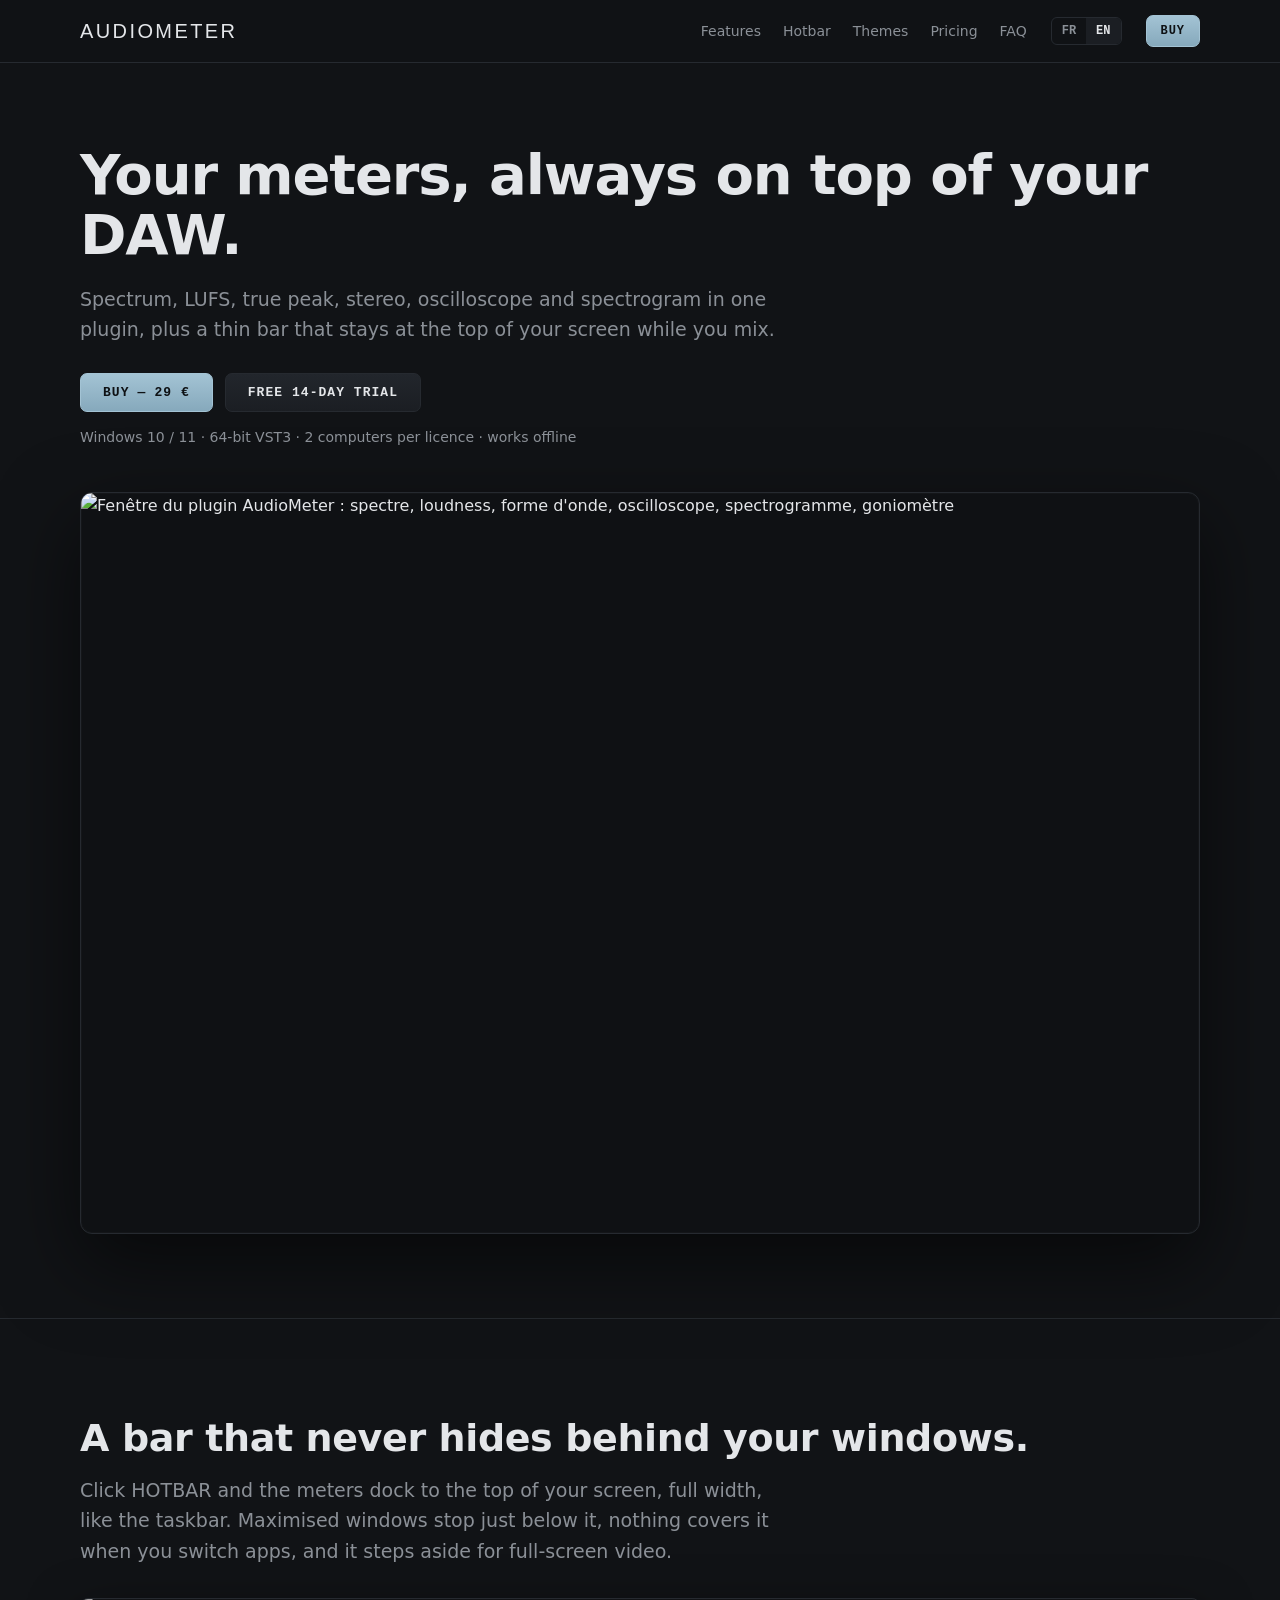
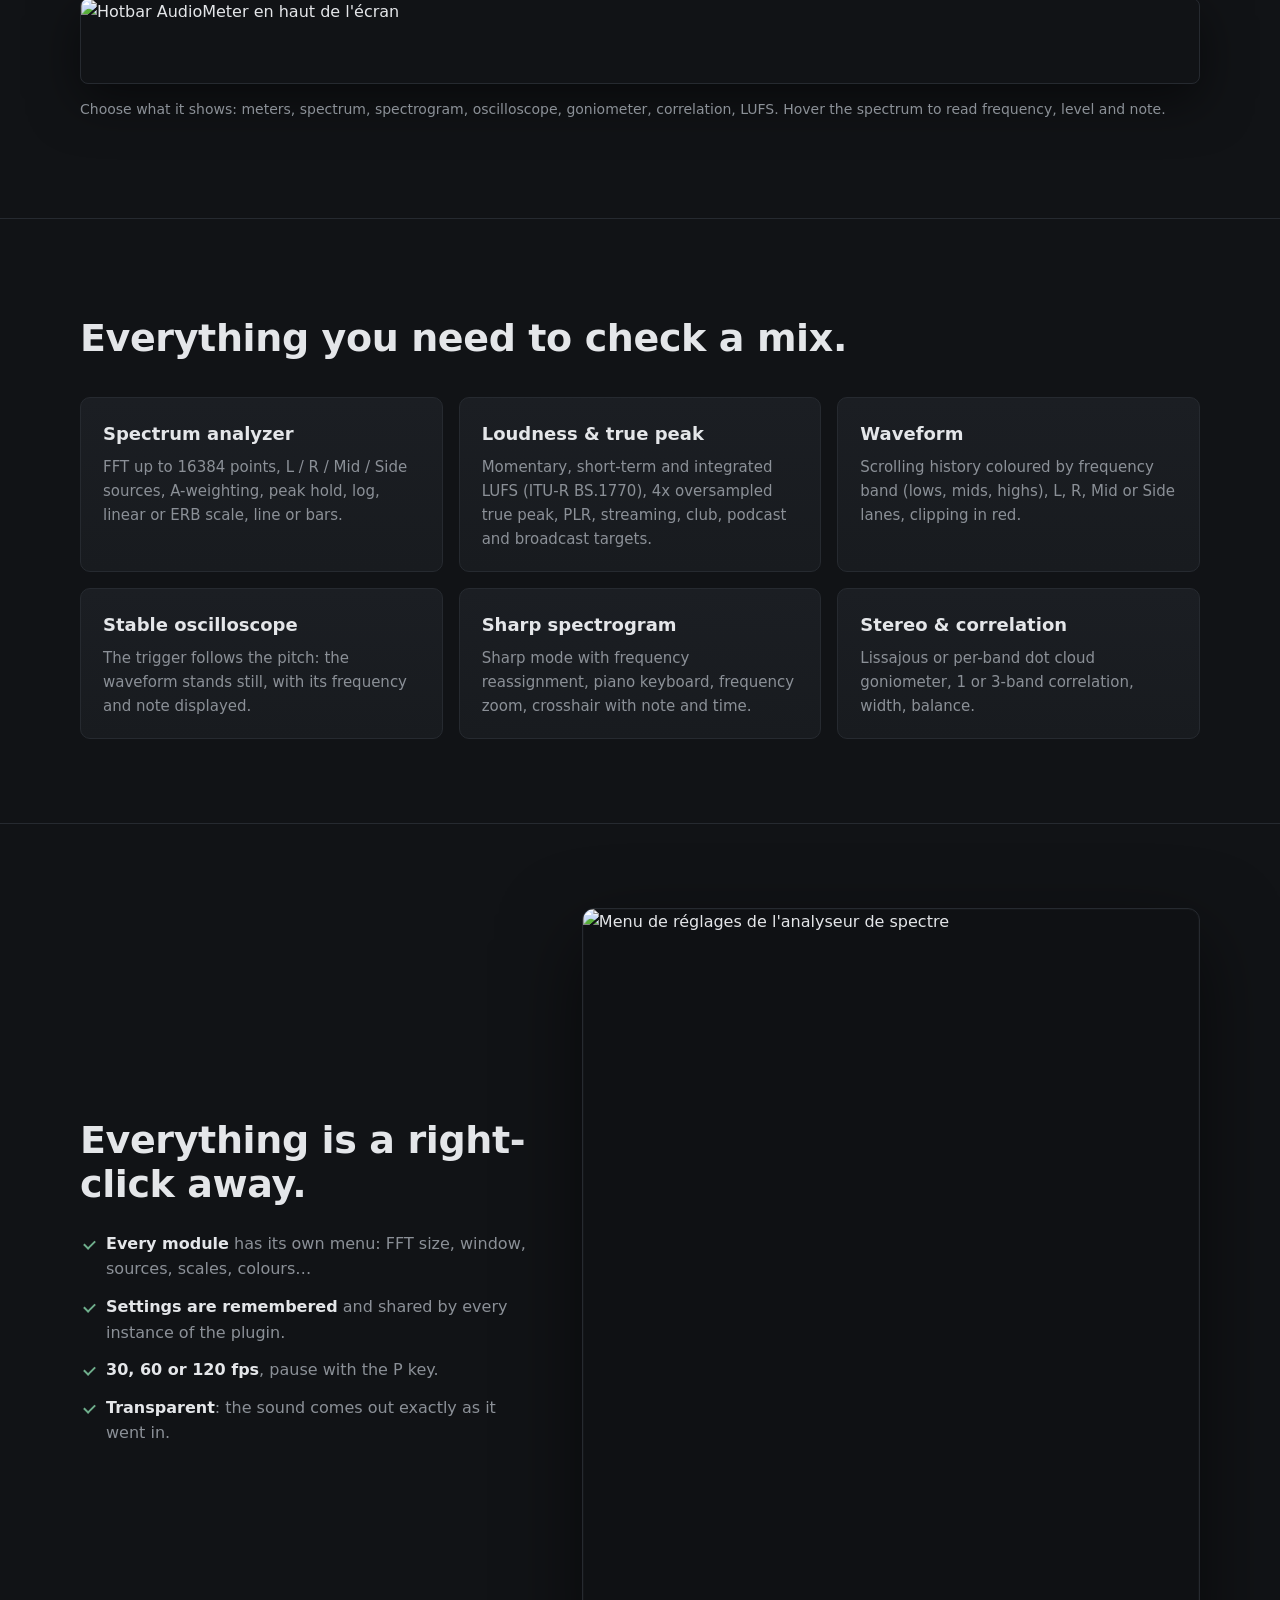
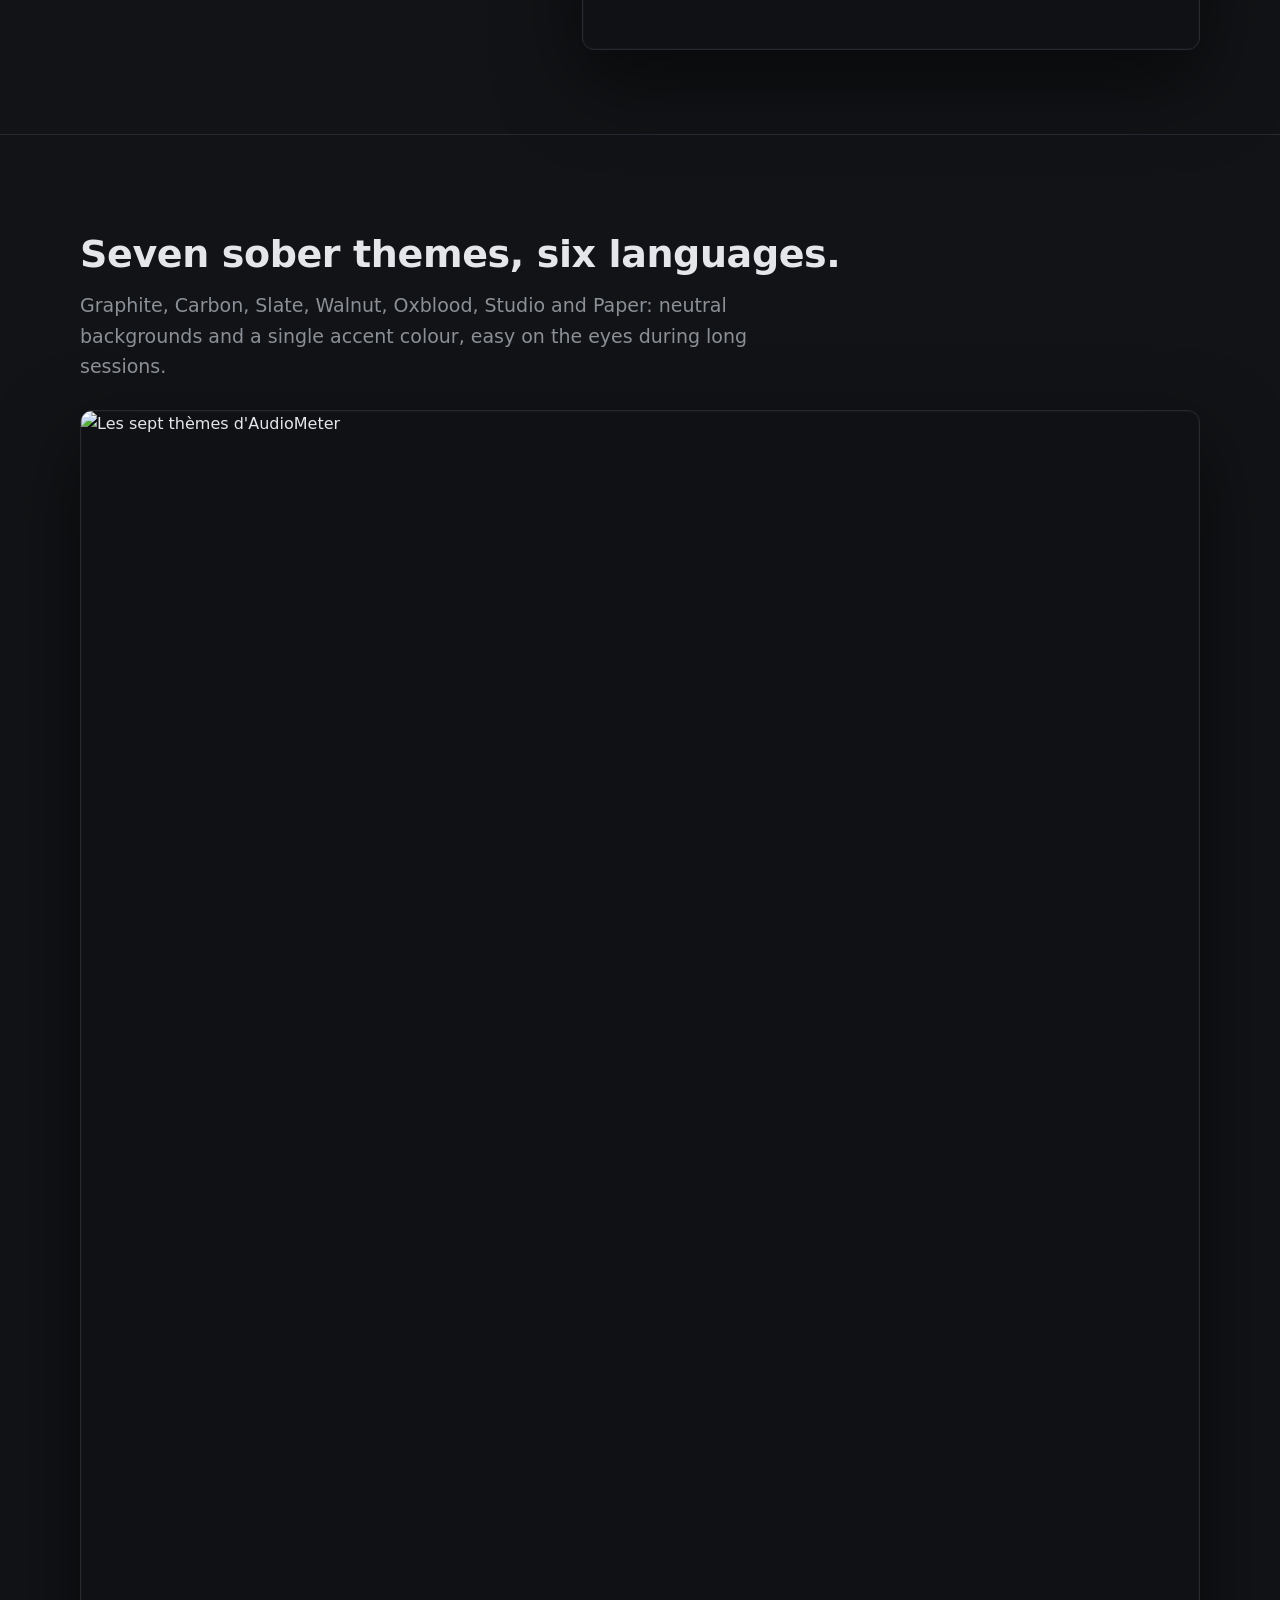
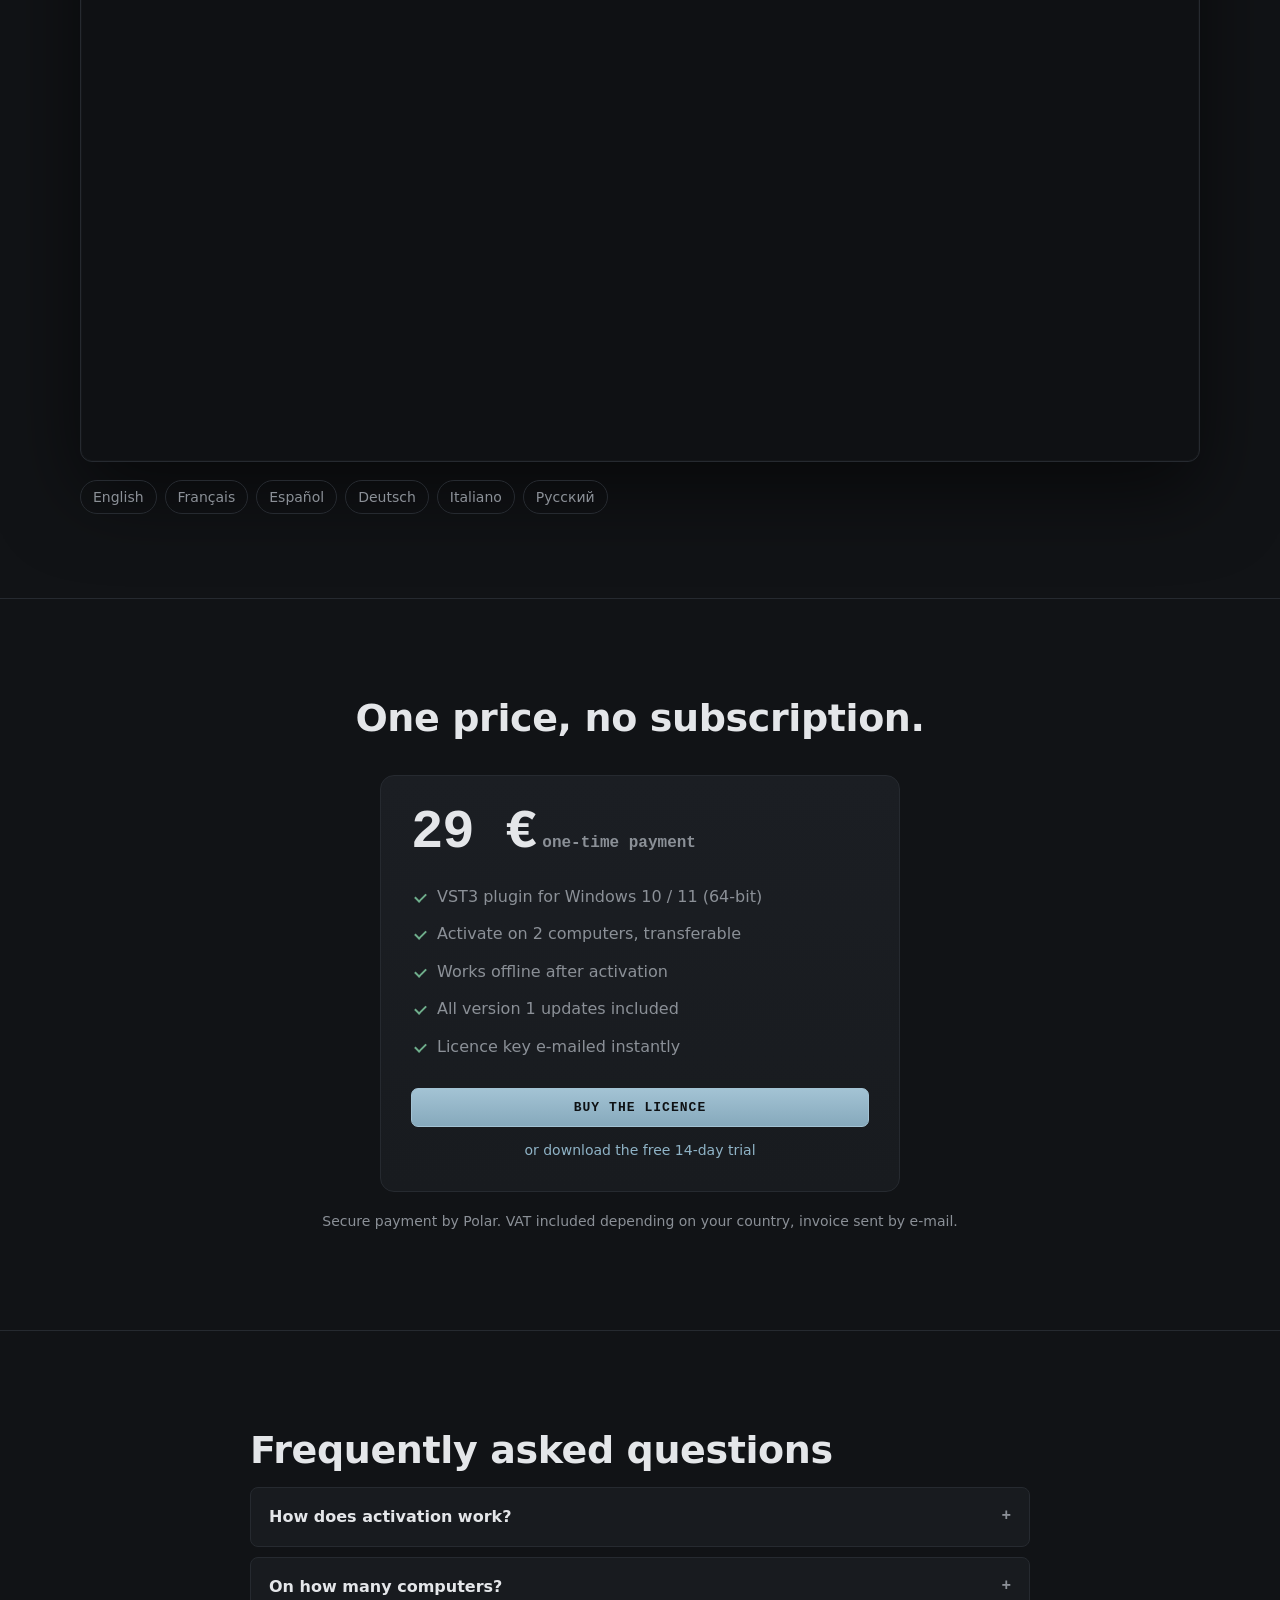
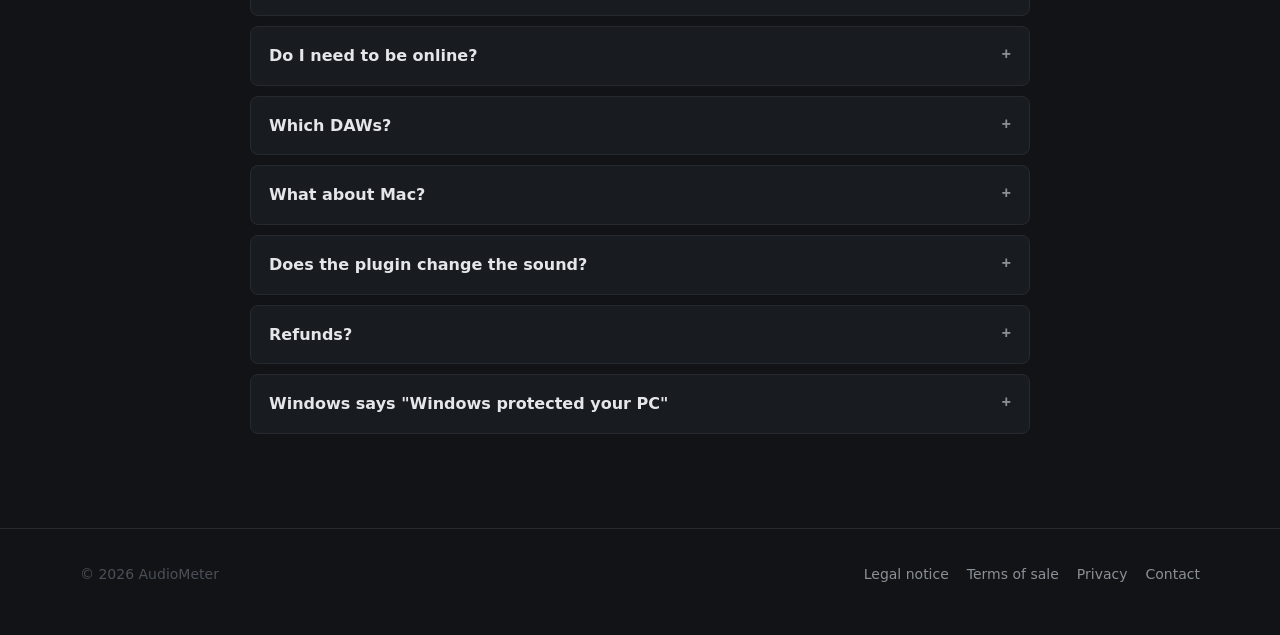
==== index.html @ a4409c81 "Add files via upload" ====
<!doctype html>
<html lang="fr">
<head>
<meta charset="utf-8">
<meta name="viewport" content="width=device-width, initial-scale=1">
<title>AudioMeter — plugin VST3 de mesure audio</title>
<meta name="description" content="Spectre, LUFS, true peak, stéréo, oscilloscope et spectrogramme dans un plugin VST3, avec une barre qui reste en haut de l'écran.">
<meta property="og:title" content="AudioMeter — plugin VST3 de mesure audio">
<meta property="og:description" content="Tes mesures, toujours au-dessus de ton DAW.">
<meta property="og:image" content="img/plugin.webp">
<link rel="icon" href="data:image/svg+xml,%3Csvg xmlns='http://www.w3.org/2000/svg' viewBox='0 0 32 32'%3E%3Crect width='32' height='32' rx='7' fill='%23181b1f'/%3E%3Crect x='7' y='12' width='4' height='13' rx='1' fill='%236fae8c'/%3E%3Crect x='14' y='7' width='4' height='18' rx='1' fill='%238fb3c6'/%3E%3Crect x='21' y='15' width='4' height='10' rx='1' fill='%23c7a57e'/%3E%3C/svg%3E">
<link rel="stylesheet" href="style.css">
<script>
  // ====================================================================
  //  À MODIFIER : lien de paiement Polar, lien de téléchargement, prix
  //  (voir GUIDE-VENTE.md)
  // ====================================================================
  window.SITE = {
    buyUrl:      "https://buy.polar.sh/polar_cl_Jnwl8ogeKLqUqhGDJ7Ih7tZ9HU9iLna8vT0BH0pr46z", // lien "Checkout" de ton produit Polar
    downloadUrl: "https://github.com/vuander/AudioMeter/releases/latest/download/AudioMeter-Setup.exe", // installateur (essai gratuit) : téléchargement direct
    price:       "29 €",
    contact:     "contact@example.com"
  };
</script>
</head>
<body>

<header class="nav">
  <div class="wrap">
    <a class="logo" href="#top">AUDIOMETER</a>
    <nav class="links">
      <a href="#features" data-i18n="nav.features">Fonctions</a>
      <a href="#hotbar" data-i18n="nav.hotbar">Hotbar</a>
      <a href="#themes" data-i18n="nav.themes">Thèmes</a>
      <a href="#price" data-i18n="nav.price">Prix</a>
      <a href="#faq" data-i18n="nav.faq">FAQ</a>
    </nav>
    <div class="lang" role="group" aria-label="Langue">
      <button type="button" data-lang="fr" aria-pressed="true">FR</button>
      <button type="button" data-lang="en" aria-pressed="false">EN</button>
    </div>
    <a class="btn small primary js-buy" href="#price" data-i18n="nav.buy">Acheter</a>
  </div>
</header>

<main id="top">

  <!-- Accroche -->
  <section class="hero">
    <div class="wrap">
      <h1 data-i18n="hero.title">Tes mesures, toujours au-dessus de ton DAW.</h1>
      <p class="lead" data-i18n="hero.lead">Spectre, LUFS, true peak, stéréo, oscilloscope et spectrogramme dans un seul plugin, plus une barre fine qui reste en haut de l'écran pendant que tu mixes.</p>
      <div class="cta">
        <a class="btn primary js-buy" href="#price"><span data-i18n="hero.buy">Acheter</span> — <span class="js-price">29 €</span></a>
        <a class="btn js-download" href="#" data-i18n="hero.trial">Essai gratuit 14 jours</a>
      </div>
      <div class="facts" data-i18n="hero.facts">Windows 10 / 11 · VST3 64 bits · 2 ordinateurs par licence · fonctionne hors ligne</div>
      <div class="shot"><img src="img/plugin.webp" width="1200" height="740" alt="Fenêtre du plugin AudioMeter : spectre, loudness, forme d'onde, oscilloscope, spectrogramme, goniomètre" loading="eager"></div>
    </div>
  </section>

  <!-- Hotbar -->
  <section id="hotbar">
    <div class="wrap">
      <h2 data-i18n="hotbar.title">Une barre qui ne disparaît jamais derrière tes fenêtres.</h2>
      <p class="lead" data-i18n="hotbar.lead">Un clic sur HOTBAR et les mesures se collent en haut de l'écran, sur toute la largeur, comme la barre des tâches. Les fenêtres agrandies s'arrêtent juste en dessous, rien ne la recouvre quand tu changes de logiciel, et elle s'efface devant une vidéo en plein écran.</p>
      <div class="hotbar-shot"><img src="img/hotbar.webp" width="1600" height="84" alt="Hotbar AudioMeter en haut de l'écran" loading="lazy"></div>
      <p class="muted small" style="margin-top:14px" data-i18n="hotbar.note">Tu choisis ce qu'elle affiche : vumètres, spectre, spectrogramme, oscilloscope, goniomètre, corrélation, LUFS. Le survol du spectre donne la fréquence, le niveau et la note.</p>
    </div>
  </section>

  <!-- Modules -->
  <section id="features">
    <div class="wrap">
      <h2 data-i18n="features.title">Tout ce qu'il faut pour vérifier un mix.</h2>
      <div class="grid">
        <div class="card"><h3 data-i18n="f1.t">Analyseur de spectre</h3><p data-i18n="f1.d">FFT jusqu'à 16384 points, sources L / R / Mid / Side, pondération A, maintien des crêtes, échelle log, linéaire ou ERB, courbe ou barres.</p></div>
        <div class="card"><h3 data-i18n="f2.t">Loudness & true peak</h3><p data-i18n="f2.d">LUFS momentary, short-term et integrated (ITU-R BS.1770), true peak suréchantillonné x4, PLR, cibles streaming, club, podcast, broadcast.</p></div>
        <div class="card"><h3 data-i18n="f3.t">Forme d'onde</h3><p data-i18n="f3.d">Historique défilant coloré par bande de fréquences (graves, médiums, aigus), pistes L, R, Mid ou Side, écrêtage en rouge.</p></div>
        <div class="card"><h3 data-i18n="f4.t">Oscilloscope stable</h3><p data-i18n="f4.d">Le déclenchement suit la hauteur de la note : la forme d'onde reste immobile, avec la fréquence et la note affichées.</p></div>
        <div class="card"><h3 data-i18n="f5.t">Spectrogramme net</h3><p data-i18n="f5.d">Mode net par réassignation en fréquence, clavier de piano, zoom en fréquence, réticule avec note et temps.</p></div>
        <div class="card"><h3 data-i18n="f6.t">Stéréo & corrélation</h3><p data-i18n="f6.d">Goniomètre Lissajous ou nuage de points par bande, corrélation sur 1 ou 3 bandes, largeur, balance.</p></div>
      </div>
    </div>
  </section>

  <!-- Réglages -->
  <section>
    <div class="wrap split">
      <div>
        <h2 data-i18n="settings.title">Tout se règle au clic droit.</h2>
        <ul class="ticks">
          <li data-i18n-html="settings.l1"><b>Chaque module</b> a son menu : taille de FFT, fenêtre, sources, échelles, couleurs…</li>
          <li data-i18n-html="settings.l2"><b>Réglages mémorisés</b> et partagés entre toutes les instances du plugin.</li>
          <li data-i18n-html="settings.l3"><b>30, 60 ou 120 images/s</b>, pause avec la touche P.</li>
          <li data-i18n-html="settings.l4"><b>Transparent</b> : le son ressort exactement comme il est entré.</li>
        </ul>
      </div>
      <div class="shot" style="margin-top:0"><img src="img/menu.webp" width="1200" height="740" alt="Menu de réglages de l'analyseur de spectre" loading="lazy"></div>
    </div>
  </section>

  <!-- Thèmes et langues -->
  <section id="themes">
    <div class="wrap">
      <h2 data-i18n="themes.title">Sept thèmes sobres, six langues.</h2>
      <p class="lead" data-i18n="themes.lead">Graphite, Carbone, Ardoise, Noyer, Bordeaux, Studio et Papier : des fonds neutres et une seule couleur d'accent, pour lire les mesures sans fatigue.</p>
      <div class="shot" style="margin-top:10px"><img src="img/themes.webp" width="1304" height="1650" alt="Les sept thèmes d'AudioMeter" loading="lazy"></div>
      <div class="langs"><span>English</span><span>Français</span><span>Español</span><span>Deutsch</span><span>Italiano</span><span>Русский</span></div>
    </div>
  </section>

  <!-- Prix -->
  <section id="price">
    <div class="wrap" style="text-align:center">
      <h2 data-i18n="price.title">Un prix, sans abonnement.</h2>
      <div class="price-card">
        <div class="price"><span class="js-price">29 €</span><small data-i18n="price.once">paiement unique</small></div>
        <ul class="ticks">
          <li data-i18n="price.l1">Plugin VST3 pour Windows 10 / 11 (64 bits)</li>
          <li data-i18n="price.l2">Activation sur 2 ordinateurs, transférable</li>
          <li data-i18n="price.l3">Fonctionne hors ligne après l'activation</li>
          <li data-i18n="price.l4">Mises à jour de la version 1 incluses</li>
          <li data-i18n="price.l5">Clé de licence envoyée par e-mail tout de suite</li>
        </ul>
        <a class="btn primary js-buy" href="#" data-i18n="price.buy">Acheter la licence</a>
        <a class="trial js-download" href="#" data-i18n="price.trial">ou télécharger l'essai gratuit de 14 jours</a>
      </div>
      <p class="muted small" style="margin-top:18px" data-i18n="price.vat">Paiement sécurisé par Polar (carte, PayPal selon les pays). TVA incluse selon ton pays, facture envoyée par e-mail.</p>
    </div>
  </section>

  <!-- FAQ -->
  <section id="faq">
    <div class="wrap" style="max-width:820px">
      <h2 data-i18n="faq.title">Questions fréquentes</h2>
      <details><summary data-i18n="q1">Comment fonctionne l'activation ?</summary><p data-i18n="a1">Après l'achat, tu reçois une clé de licence par e-mail. Ouvre AudioMeter dans ton DAW : la fenêtre de licence s'affiche (sinon clique sur le bouton ESSAI à côté du logo), colle la clé et clique sur ACTIVER. Une connexion internet est nécessaire une seule fois.</p></details>
      <details><summary data-i18n="q2">Sur combien d'ordinateurs ?</summary><p data-i18n="a2">Deux ordinateurs en même temps. Pour changer de PC, clique sur le logo AUDIOMETER du plugin puis sur « Désactiver ce PC » : la place se libère et tu peux activer la clé ailleurs.</p></details>
      <details><summary data-i18n="q3">Faut-il être connecté à internet ?</summary><p data-i18n="a3">Seulement pour l'activation. Ensuite le plugin vérifie la licence de temps en temps quand internet est disponible, et continue de fonctionner hors ligne pendant plusieurs semaines.</p></details>
      <details><summary data-i18n="q4">Dans quels logiciels ?</summary><p data-i18n="a4">Tous les logiciels compatibles VST3 sur Windows : FL Studio, Ableton Live, Reaper, Cubase, Studio One, Bitwig… Place-le sur une piste ou sur le master.</p></details>
      <details><summary data-i18n="q5">Et sur Mac ?</summary><p data-i18n="a5">Pas encore : la version actuelle est pour Windows. Essaie la version d'essai avant d'acheter pour vérifier qu'elle te convient.</p></details>
      <details><summary data-i18n="q6">Est-ce que le plugin modifie le son ?</summary><p data-i18n="a6">Non. AudioMeter mesure le signal et le laisse passer tel quel.</p></details>
      <details><summary data-i18n="q7">Remboursement ?</summary><p data-i18n="a7">Profite de l'essai gratuit de 14 jours pour tout tester avant d'acheter. En cas de problème technique, écris-nous à l'adresse ci-dessous.</p></details>
      <details><summary data-i18n="q8">Windows affiche « Windows a protégé votre ordinateur »</summary><p data-i18n="a8">C'est normal pour un petit éditeur indépendant : l'installateur n'a pas encore de signature payante. Clique sur « Informations complémentaires » puis « Exécuter quand même ». L'installateur place simplement le plugin dans le dossier VST3 de Windows.</p></details>
    </div>
  </section>
</main>

<footer>
  <div class="wrap">
    <span>© <span class="js-year">2026</span> AudioMeter</span>
    <nav>
      <a href="mentions-legales.html" data-i18n="foot.legal">Mentions légales</a>
      <a href="cgv.html" data-i18n="foot.terms">Conditions de vente</a>
      <a href="confidentialite.html" data-i18n="foot.privacy">Confidentialité</a>
      <a class="js-contact" href="#">Contact</a>
    </nav>
  </div>
</footer>

<script>
(function () {
  var S = window.SITE;
  var EN = {
    "nav.features": "Features", "nav.hotbar": "Hotbar", "nav.themes": "Themes", "nav.price": "Pricing", "nav.faq": "FAQ", "nav.buy": "Buy",
    "hero.kicker": "VST3 plugin · Windows",
    "hero.title": "Your meters, always on top of your DAW.",
    "hero.lead": "Spectrum, LUFS, true peak, stereo, oscilloscope and spectrogram in one plugin, plus a thin bar that stays at the top of your screen while you mix.",
    "hero.buy": "Buy", "hero.trial": "Free 14-day trial",
    "hero.facts": "Windows 10 / 11 · 64-bit VST3 · 2 computers per licence · works offline",
    "hotbar.kicker": "Hotbar",
    "hotbar.title": "A bar that never hides behind your windows.",
    "hotbar.lead": "Click HOTBAR and the meters dock to the top of your screen, full width, like the taskbar. Maximised windows stop just below it, nothing covers it when you switch apps, and it steps aside for full-screen video.",
    "hotbar.note": "Choose what it shows: meters, spectrum, spectrogram, oscilloscope, goniometer, correlation, LUFS. Hover the spectrum to read frequency, level and note.",
    "features.kicker": "Six metering tools", "features.title": "Everything you need to check a mix.",
    "f1.t": "Spectrum analyzer", "f1.d": "FFT up to 16384 points, L / R / Mid / Side sources, A-weighting, peak hold, log, linear or ERB scale, line or bars.",
    "f2.t": "Loudness & true peak", "f2.d": "Momentary, short-term and integrated LUFS (ITU-R BS.1770), 4x oversampled true peak, PLR, streaming, club, podcast and broadcast targets.",
    "f3.t": "Waveform", "f3.d": "Scrolling history coloured by frequency band (lows, mids, highs), L, R, Mid or Side lanes, clipping in red.",
    "f4.t": "Stable oscilloscope", "f4.d": "The trigger follows the pitch: the waveform stands still, with its frequency and note displayed.",
    "f5.t": "Sharp spectrogram", "f5.d": "Sharp mode with frequency reassignment, piano keyboard, frequency zoom, crosshair with note and time.",
    "f6.t": "Stereo & correlation", "f6.d": "Lissajous or per-band dot cloud goniometer, 1 or 3-band correlation, width, balance.",
    "settings.kicker": "Settings", "settings.title": "Everything is a right-click away.",
    "settings.l1": "<b>Every module</b> has its own menu: FFT size, window, sources, scales, colours…",
    "settings.l2": "<b>Settings are remembered</b> and shared by every instance of the plugin.",
    "settings.l3": "<b>30, 60 or 120 fps</b>, pause with the P key.",
    "settings.l4": "<b>Transparent</b>: the sound comes out exactly as it went in.",
    "themes.kicker": "Themes & languages", "themes.title": "Seven sober themes, six languages.",
    "themes.lead": "Graphite, Carbon, Slate, Walnut, Oxblood, Studio and Paper: neutral backgrounds and a single accent colour, easy on the eyes during long sessions.",
    "price.kicker": "Licence", "price.title": "One price, no subscription.", "price.once": "one-time payment",
    "price.l1": "VST3 plugin for Windows 10 / 11 (64-bit)", "price.l2": "Activate on 2 computers, transferable",
    "price.l3": "Works offline after activation", "price.l4": "All version 1 updates included",
    "price.l5": "Licence key e-mailed instantly", "price.buy": "Buy the licence", "price.trial": "or download the free 14-day trial",
    "price.vat": "Secure payment by Polar. VAT included depending on your country, invoice sent by e-mail.",
    "faq.title": "Frequently asked questions",
    "q1": "How does activation work?", "a1": "After your purchase you receive a licence key by e-mail. Open AudioMeter in your DAW: the licence window appears (otherwise click the TRIAL button next to the logo), paste the key and click ACTIVATE. An internet connection is needed only once.",
    "q2": "On how many computers?", "a2": "Two computers at the same time. To switch computers, click the AUDIOMETER logo in the plugin, then \"Deactivate this computer\": the slot is freed and you can activate the key elsewhere.",
    "q3": "Do I need to be online?", "a3": "Only to activate. Afterwards the plugin checks the licence now and then when internet is available, and keeps working offline for several weeks.",
    "q4": "Which DAWs?", "a4": "Any VST3 host on Windows: FL Studio, Ableton Live, Reaper, Cubase, Studio One, Bitwig… Put it on a track or on the master.",
    "q5": "What about Mac?", "a5": "Not yet: the current version is for Windows. Try the free trial before buying to make sure it suits you.",
    "q6": "Does the plugin change the sound?", "a6": "No. AudioMeter measures the signal and lets it through untouched.",
    "q7": "Refunds?", "a7": "Use the free 14-day trial to test everything before buying. If you have a technical problem, write to us at the address below.",
    "q8": "Windows says \"Windows protected your PC\"", "a8": "This is normal for a small independent developer: the installer does not have a paid signature yet. Click \"More info\" then \"Run anyway\". The installer simply puts the plugin in the Windows VST3 folder.",
    "foot.legal": "Legal notice", "foot.terms": "Terms of sale", "foot.privacy": "Privacy"
  };

  var FR = {};
  document.querySelectorAll("[data-i18n]").forEach(function (el) { FR[el.dataset.i18n] = el.textContent; });
  document.querySelectorAll("[data-i18n-html]").forEach(function (el) { FR[el.dataset.i18nHtml] = el.innerHTML; });

  function setLang (lang) {
    var dict = lang === "en" ? EN : FR;
    document.documentElement.lang = lang;
    document.querySelectorAll("[data-i18n]").forEach(function (el) { if (dict[el.dataset.i18n]) el.textContent = dict[el.dataset.i18n]; });
    document.querySelectorAll("[data-i18n-html]").forEach(function (el) { if (dict[el.dataset.i18nHtml]) el.innerHTML = dict[el.dataset.i18nHtml]; });
    document.querySelectorAll(".lang button").forEach(function (b) { b.setAttribute("aria-pressed", b.dataset.lang === lang ? "true" : "false"); });
    try { localStorage.setItem("am-lang", lang); } catch (e) {}
  }

  document.querySelectorAll(".lang button").forEach(function (b) { b.addEventListener("click", function () { setLang (b.dataset.lang); }); });

  var saved = null;
  try { saved = localStorage.getItem("am-lang"); } catch (e) {}
  var fromUrl = new URLSearchParams(location.search).get("lang");
  var browser = (navigator.language || "fr").slice(0, 2) === "fr" ? "fr" : "en";
  setLang (fromUrl || saved || browser);

  // Liens et prix depuis la configuration en haut de page
  document.querySelectorAll(".js-price").forEach(function (el) { el.textContent = S.price; });
  document.querySelectorAll(".js-buy").forEach(function (el) { if (el.getAttribute("href") !== "#price") el.href = S.buyUrl; });
  document.querySelectorAll(".js-download").forEach(function (el) { el.href = S.downloadUrl; });
  document.querySelectorAll(".js-contact").forEach(function (el) { el.href = "mailto:" + S.contact; });
  document.querySelectorAll(".js-year").forEach(function (el) { el.textContent = new Date().getFullYear(); });
})();
</script>
</body>
</html>
---- style.css ----
/* AudioMeter — site de présentation (thème Graphite de l'appli) */
@font-face { font-family: "Orbitron"; src: url("fonts/Orbitron-Variable.ttf") format("truetype"); font-weight: 400 900; font-display: swap; }
@font-face { font-family: "JB Mono"; src: url("fonts/JetBrainsMono-ExtraBold.ttf") format("truetype"); font-weight: 800; font-display: swap; }

:root {
  --bg: #111316;
  --panel: #181b1f;
  --panel-2: #1b1e23;
  --border: #262a30;
  --plot: #0f1114;
  --text: #e4e6e9;
  --dim: #8b9097;
  --faint: #4b5058;
  --accent: #8fb3c6;
  --brass: #c7a57e;
  --good: #6fae8c;
  --radius: 10px;
  --max: 1160px;
}

* { box-sizing: border-box; }
html { scroll-behavior: smooth; }
body {
  margin: 0; background: var(--bg); color: var(--text);
  font: 16px/1.6 "Segoe UI", system-ui, -apple-system, "Helvetica Neue", Arial, sans-serif;
  -webkit-font-smoothing: antialiased;
}
img { max-width: 100%; display: block; }
a { color: var(--accent); text-decoration: none; }
a:hover { text-decoration: underline; }

.wrap { max-width: var(--max); margin: 0 auto; padding: 0 20px; }
.mono { font-family: "JB Mono", ui-monospace, Consolas, monospace; font-weight: 800; letter-spacing: .06em; text-transform: uppercase; }
.label { font-family: "JB Mono", ui-monospace, monospace; font-weight: 800; font-size: 12px; letter-spacing: .1em; text-transform: uppercase; color: var(--dim); }
.label::before { content: ""; display: inline-block; width: 3px; height: 12px; background: var(--accent); margin-right: 9px; vertical-align: -1px; border-radius: 1px; }

/* --- Navigation --------------------------------------------------------- */
header.nav { position: sticky; top: 0; z-index: 10; background: rgba(17,19,22,.88); backdrop-filter: blur(8px); border-bottom: 1px solid var(--border); }
header.nav .wrap { display: flex; align-items: center; gap: 24px; height: 62px; }
.logo { font-family: "Orbitron", sans-serif; font-size: 20px; letter-spacing: .12em; color: var(--text); font-weight: 500; }
.logo:hover { text-decoration: none; }
nav.links { display: flex; gap: 22px; margin-left: auto; }
nav.links a { color: var(--dim); font-size: 14px; }
nav.links a:hover { color: var(--text); text-decoration: none; }
.lang { display: flex; border: 1px solid var(--border); border-radius: 6px; overflow: hidden; }
.lang button { background: none; border: 0; color: var(--dim); padding: 6px 10px; font: 800 12px "JB Mono", monospace; cursor: pointer; }
.lang button[aria-pressed="true"] { background: var(--panel-2); color: var(--text); }

.btn { display: inline-flex; align-items: center; justify-content: center; gap: 8px; padding: 12px 22px; border-radius: 7px;
       font: 800 13px/1 "JB Mono", monospace; letter-spacing: .08em; text-transform: uppercase; border: 1px solid var(--border);
       background: linear-gradient(#22262c, #1b1e23); color: var(--text); cursor: pointer; white-space: nowrap; }
.btn:hover { text-decoration: none; border-color: #3a4049; }
.btn.primary { background: linear-gradient(#a3c3d4, #86a9bc); color: #0e1114; border-color: #a3c3d4; }
.btn.primary:hover { background: linear-gradient(#b3cfde, #93b5c7); }
.btn.small { padding: 9px 14px; font-size: 12px; }

/* --- Sections ------------------------------------------------------------ */
section { padding: 84px 0; border-bottom: 1px solid var(--border); }
h1 { font-size: clamp(34px, 5vw, 56px); line-height: 1.08; margin: 18px 0 18px; letter-spacing: -.02em; font-weight: 700; }
h2 { font-size: clamp(26px, 3.4vw, 38px); line-height: 1.15; margin: 14px 0 14px; letter-spacing: -.01em; font-weight: 700; }
h3 { font-size: 18px; margin: 0 0 6px; }
p.lead { font-size: 19px; color: var(--dim); max-width: 720px; margin: 0 0 28px; }
.muted { color: var(--dim); }
.small { font-size: 14px; }

.hero { padding-top: 64px; }
.hero .cta { display: flex; flex-wrap: wrap; gap: 12px; align-items: center; margin-bottom: 14px; }
.hero .facts { font-size: 14px; color: var(--dim); }
.shot { margin-top: 44px; border-radius: 12px; border: 1px solid var(--border); overflow: hidden; background: var(--plot);
        box-shadow: 0 30px 80px rgba(0,0,0,.55), 0 0 0 1px rgba(255,255,255,.02) inset; }

.hotbar-shot { margin-top: 32px; border-radius: 8px; border: 1px solid var(--border); overflow: hidden; box-shadow: 0 16px 50px rgba(0,0,0,.5); }
.hotbar-shot img { width: 100%; }

.grid { display: grid; gap: 16px; grid-template-columns: repeat(3, 1fr); margin-top: 36px; }
.card { background: linear-gradient(var(--panel-2), var(--panel)); border: 1px solid var(--border); border-radius: var(--radius); padding: 22px 22px 20px; }
.card .num { font: 800 11px "JB Mono", monospace; color: var(--faint); float: right; }
.card p { margin: 0; color: var(--dim); font-size: 15px; }

.split { display: grid; grid-template-columns: 1fr 1.35fr; gap: 44px; align-items: center; }
ul.ticks { list-style: none; padding: 0; margin: 18px 0 0; }
ul.ticks li { padding: 6px 0 6px 26px; position: relative; color: var(--dim); }
ul.ticks li::before { content: ""; position: absolute; left: 4px; top: 15px; width: 9px; height: 5px; border-left: 2px solid var(--good); border-bottom: 2px solid var(--good); transform: rotate(-45deg); }
ul.ticks li b { color: var(--text); font-weight: 600; }

.langs { display: flex; flex-wrap: wrap; gap: 8px; margin-top: 18px; }
.langs span { border: 1px solid var(--border); border-radius: 999px; padding: 5px 12px; font-size: 14px; color: var(--dim); }

/* --- Prix ----------------------------------------------------------------- */
.price-card { max-width: 520px; margin: 34px auto 0; text-align: left; background: linear-gradient(var(--panel-2), var(--panel));
              border: 1px solid var(--border); border-radius: 14px; padding: 30px; }
.price { font: 800 54px/1 "JB Mono", monospace; letter-spacing: -.02em; }
.price small { font-size: 16px; color: var(--dim); letter-spacing: 0; margin-left: 6px; }
.price-card .btn { width: 100%; margin-top: 22px; }
.price-card .trial { display: block; text-align: center; margin-top: 12px; font-size: 14px; }

/* --- FAQ ------------------------------------------------------------------ */
details { border: 1px solid var(--border); border-radius: 8px; background: var(--panel); margin-bottom: 10px; }
details summary { cursor: pointer; padding: 16px 18px; font-weight: 600; list-style: none; }
details summary::-webkit-details-marker { display: none; }
details summary::after { content: "+"; float: right; color: var(--dim); font-family: "JB Mono", monospace; }
details[open] summary::after { content: "–"; }
details p { margin: 0; padding: 0 18px 16px; color: var(--dim); }

footer { padding: 34px 0 50px; color: var(--faint); font-size: 14px; }
footer .wrap { display: flex; flex-wrap: wrap; gap: 18px; align-items: center; }
footer nav { display: flex; gap: 18px; margin-left: auto; flex-wrap: wrap; }
footer a { color: var(--dim); }

/* --- Pages légales --------------------------------------------------------- */
.legal { max-width: 800px; padding: 50px 20px 80px; }
.legal h1 { font-size: 34px; }
.legal h2 { font-size: 21px; margin-top: 34px; }
.legal p, .legal li { color: var(--dim); }
.todo { background: rgba(199,165,126,.12); border: 1px solid rgba(199,165,126,.4); color: var(--brass); padding: 12px 16px; border-radius: 8px; font-size: 14px; }
mark { background: rgba(199,165,126,.2); color: var(--brass); padding: 0 3px; border-radius: 3px; }

@media (max-width: 900px) {
  nav.links { display: none; }
  .grid { grid-template-columns: 1fr 1fr; }
  .split { grid-template-columns: 1fr; }
}
@media (max-width: 600px) {
  .grid { grid-template-columns: 1fr; }
  section { padding: 60px 0; }
  header.nav .btn.small { display: none; }
}
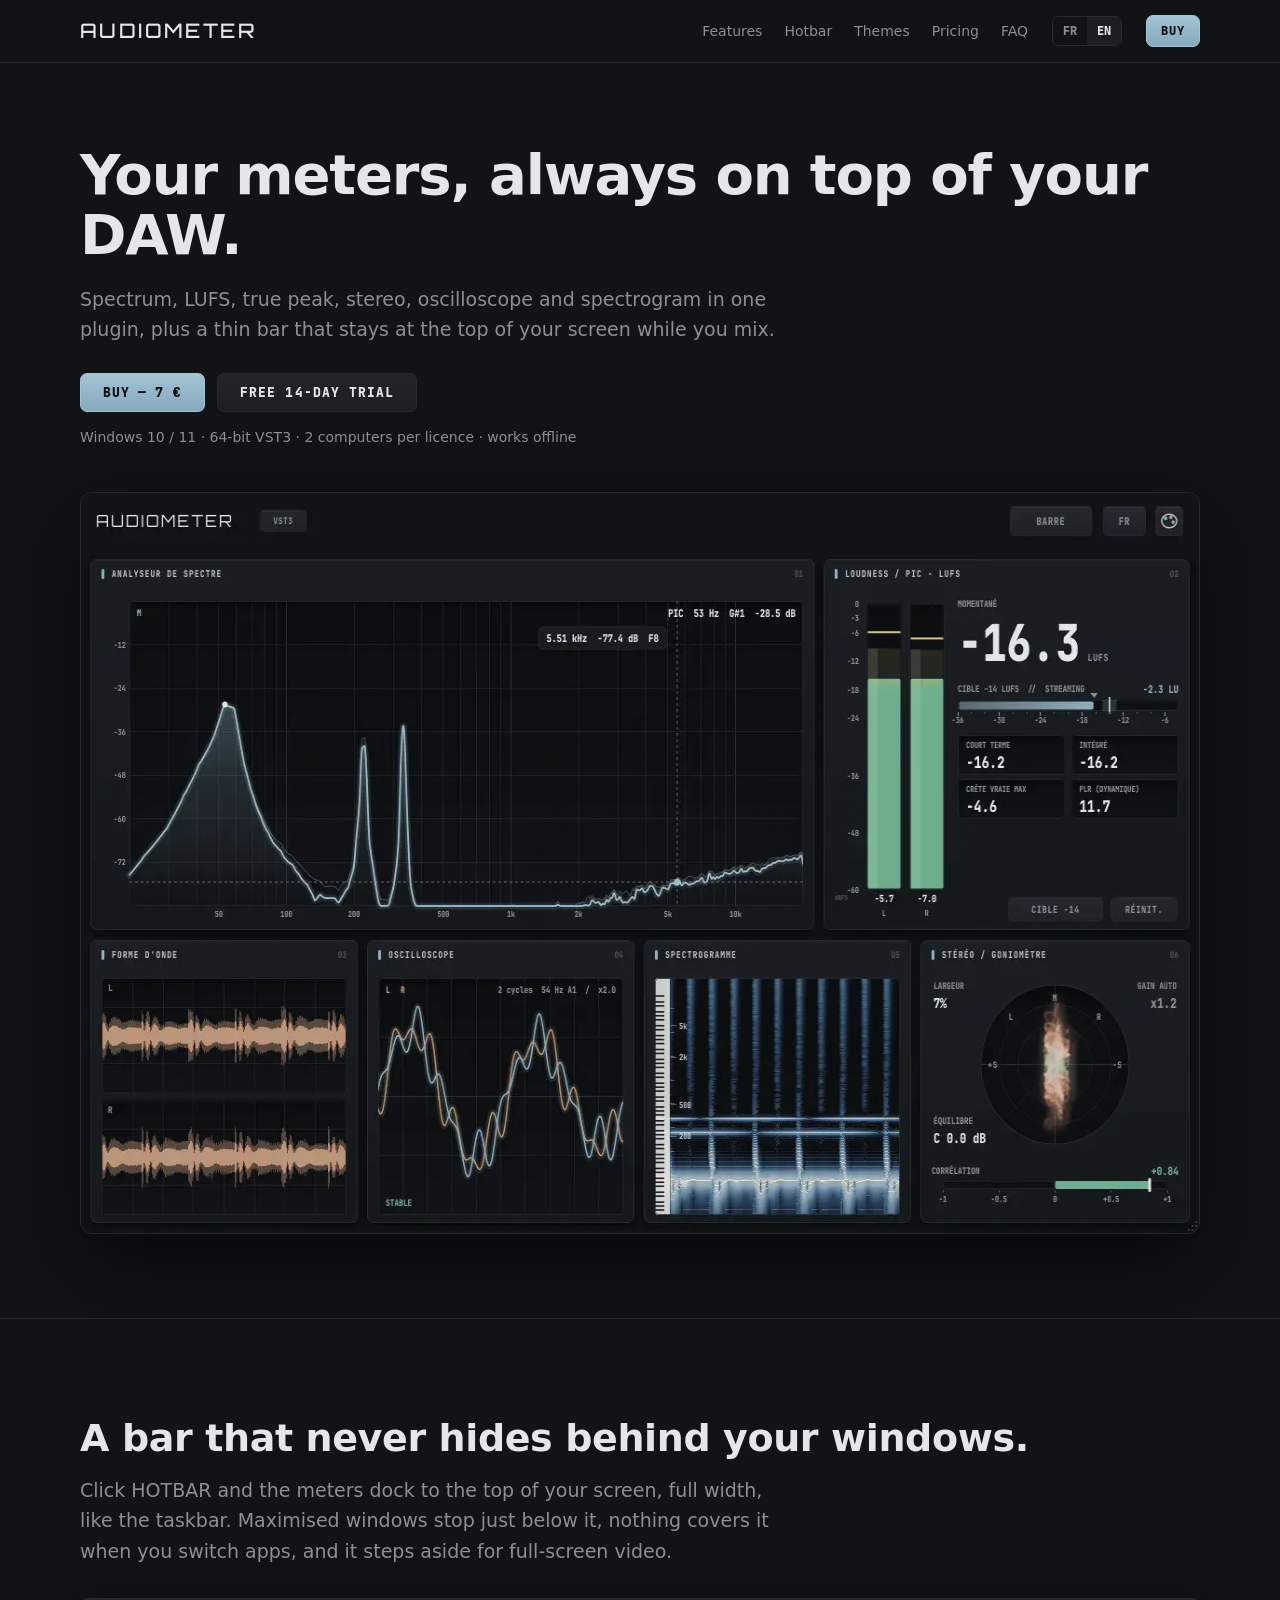
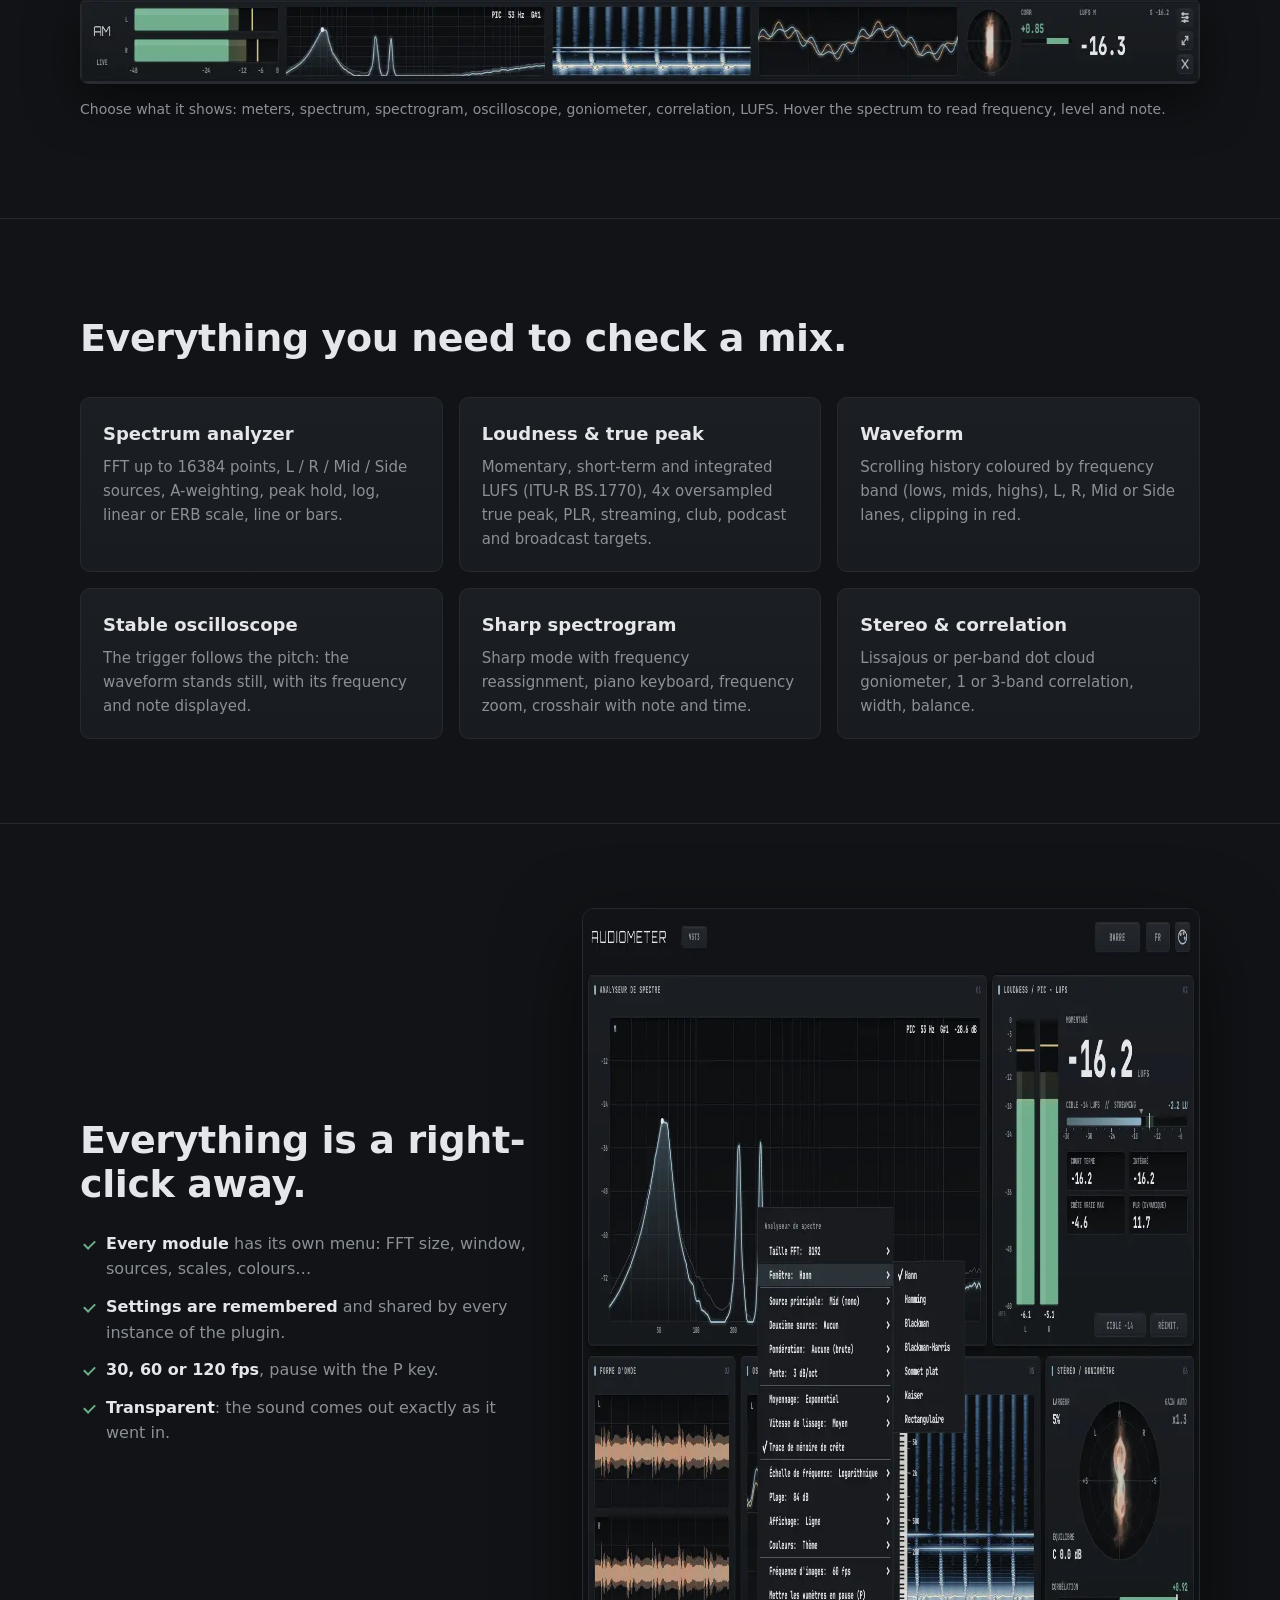
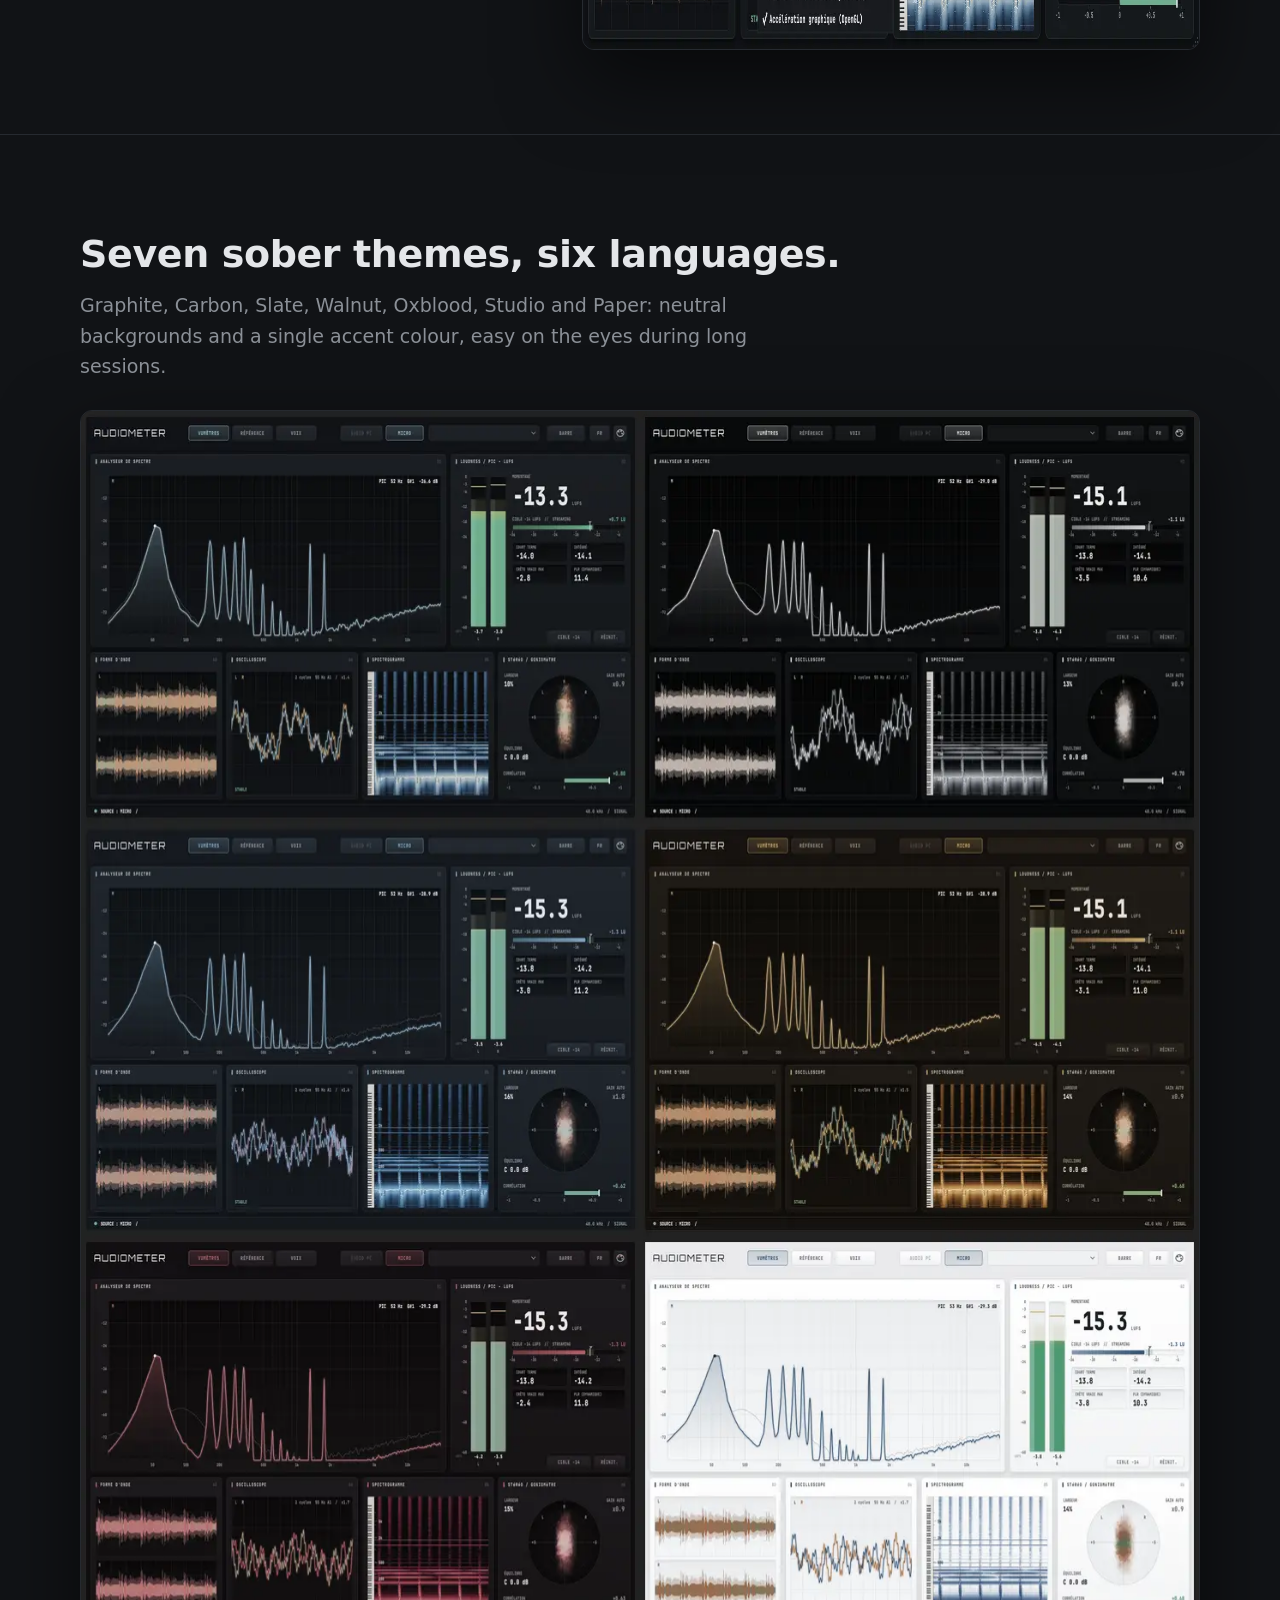
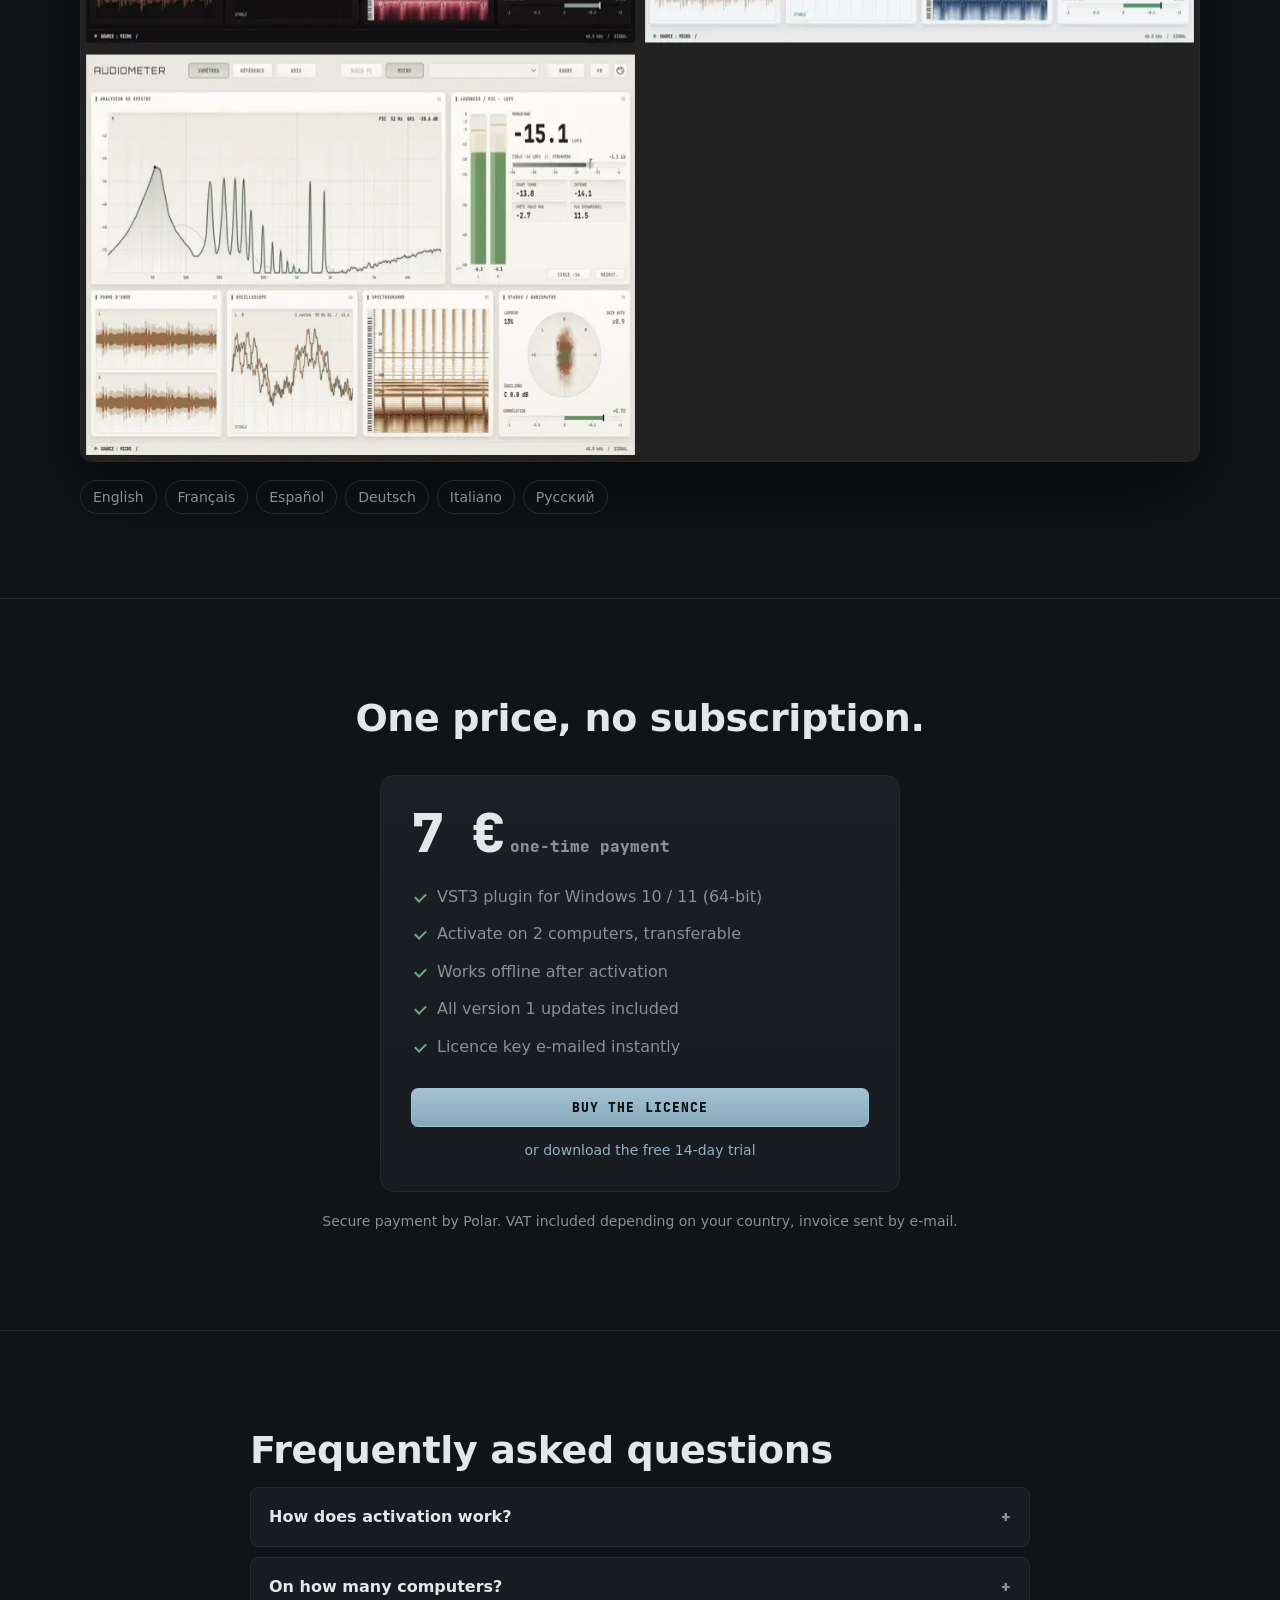
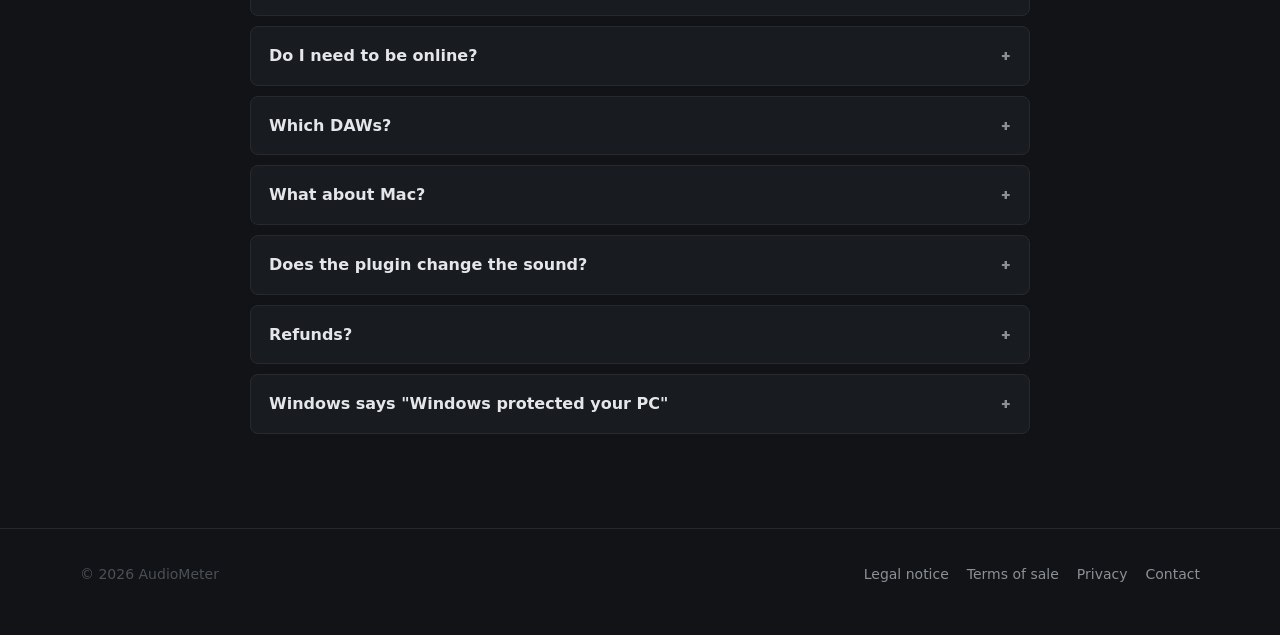
==== commit 9bbe2f98: "Add files via upload" ====
--- a/index.html
+++ b/index.html
@@ -18,7 +18,7 @@
   window.SITE = {
     buyUrl:      "https://buy.polar.sh/polar_cl_Jnwl8ogeKLqUqhGDJ7Ih7tZ9HU9iLna8vT0BH0pr46z", // lien "Checkout" de ton produit Polar
     downloadUrl: "https://github.com/vuander/AudioMeter/releases/latest/download/AudioMeter-Setup.exe", // installateur (essai gratuit) : téléchargement direct
-    price:       "29 €",
+    price:       "7 €",
     contact:     "contact@example.com"
   };
 </script>
@@ -51,7 +51,7 @@
       <h1 data-i18n="hero.title">Tes mesures, toujours au-dessus de ton DAW.</h1>
       <p class="lead" data-i18n="hero.lead">Spectre, LUFS, true peak, stéréo, oscilloscope et spectrogramme dans un seul plugin, plus une barre fine qui reste en haut de l'écran pendant que tu mixes.</p>
       <div class="cta">
-        <a class="btn primary js-buy" href="#price"><span data-i18n="hero.buy">Acheter</span> — <span class="js-price">29 €</span></a>
+        <a class="btn primary js-buy" href="#price"><span data-i18n="hero.buy">Acheter</span> — <span class="js-price">7 €</span></a>
         <a class="btn js-download" href="#" data-i18n="hero.trial">Essai gratuit 14 jours</a>
       </div>
       <div class="facts" data-i18n="hero.facts">Windows 10 / 11 · VST3 64 bits · 2 ordinateurs par licence · fonctionne hors ligne</div>
@@ -115,7 +115,7 @@
     <div class="wrap" style="text-align:center">
       <h2 data-i18n="price.title">Un prix, sans abonnement.</h2>
       <div class="price-card">
-        <div class="price"><span class="js-price">29 €</span><small data-i18n="price.once">paiement unique</small></div>
+        <div class="price"><span class="js-price">7 €</span><small data-i18n="price.once">paiement unique</small></div>
         <ul class="ticks">
           <li data-i18n="price.l1">Plugin VST3 pour Windows 10 / 11 (64 bits)</li>
           <li data-i18n="price.l2">Activation sur 2 ordinateurs, transférable</li>
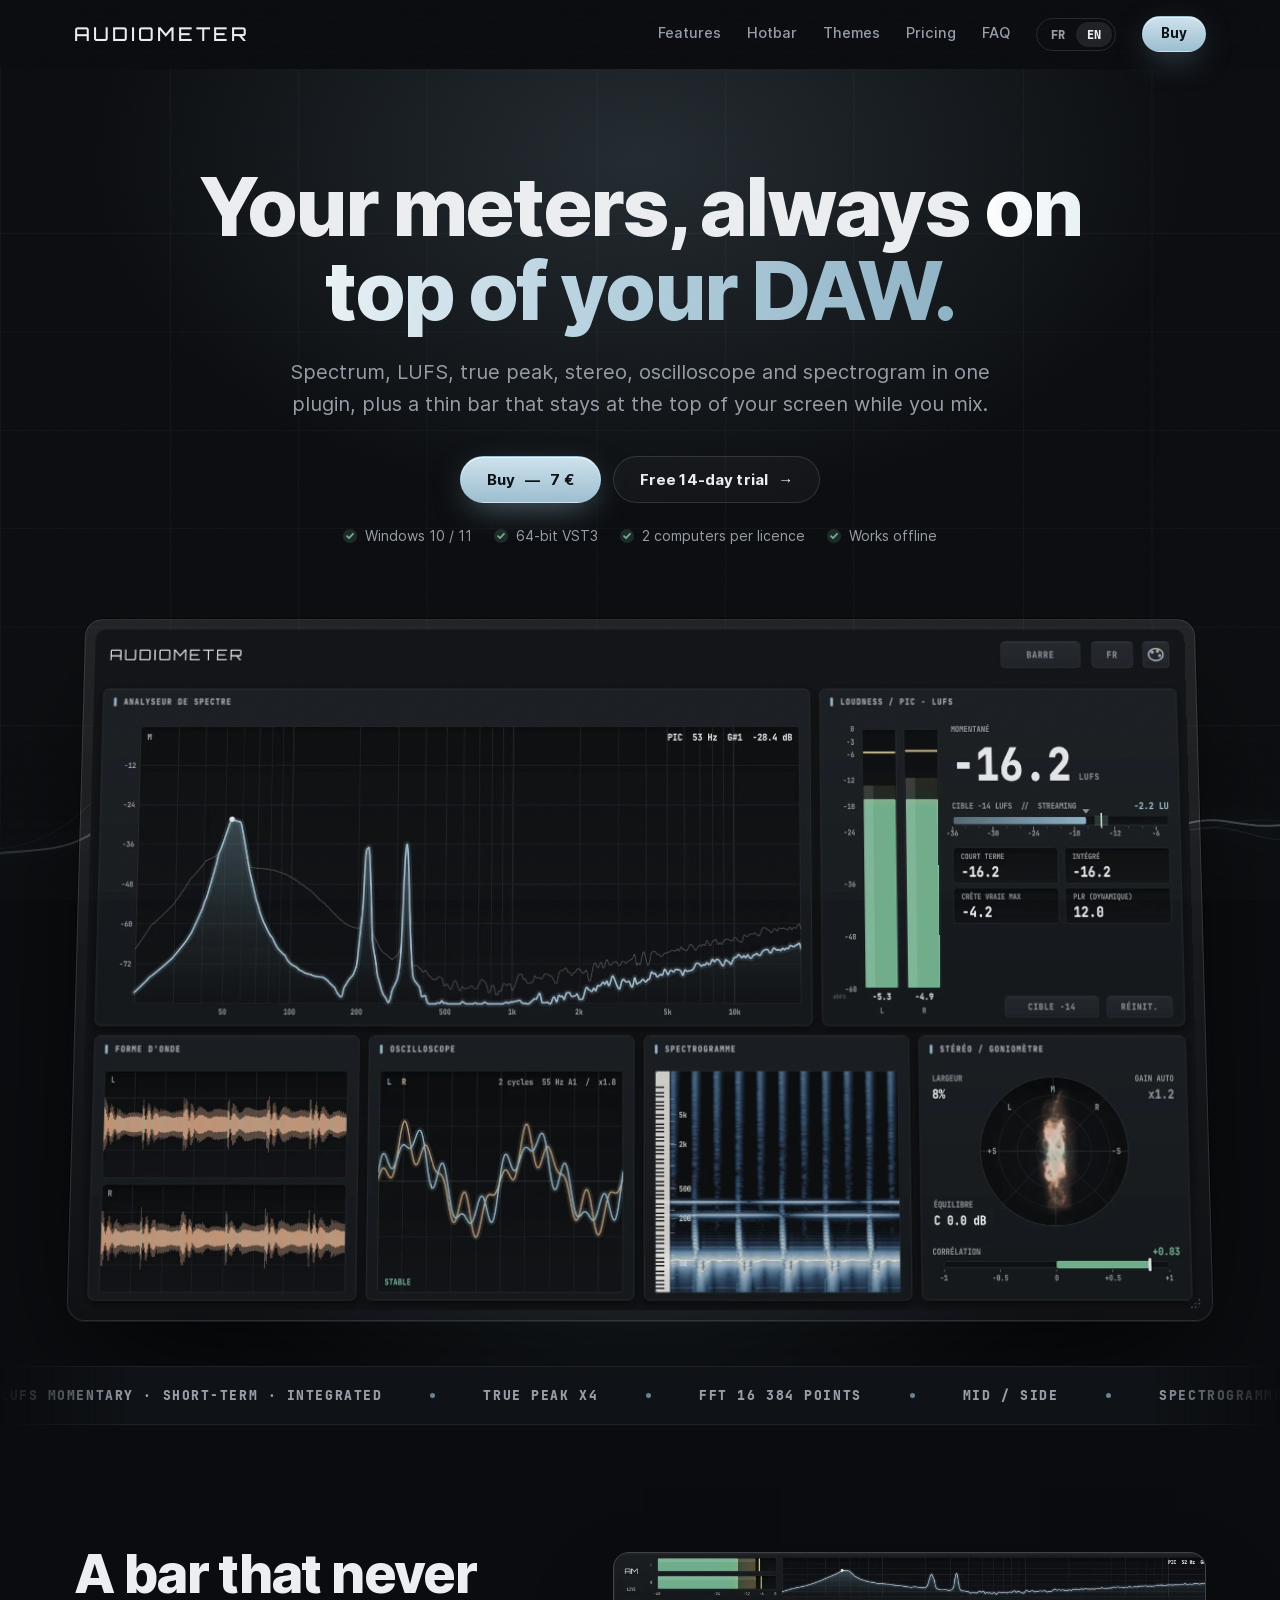
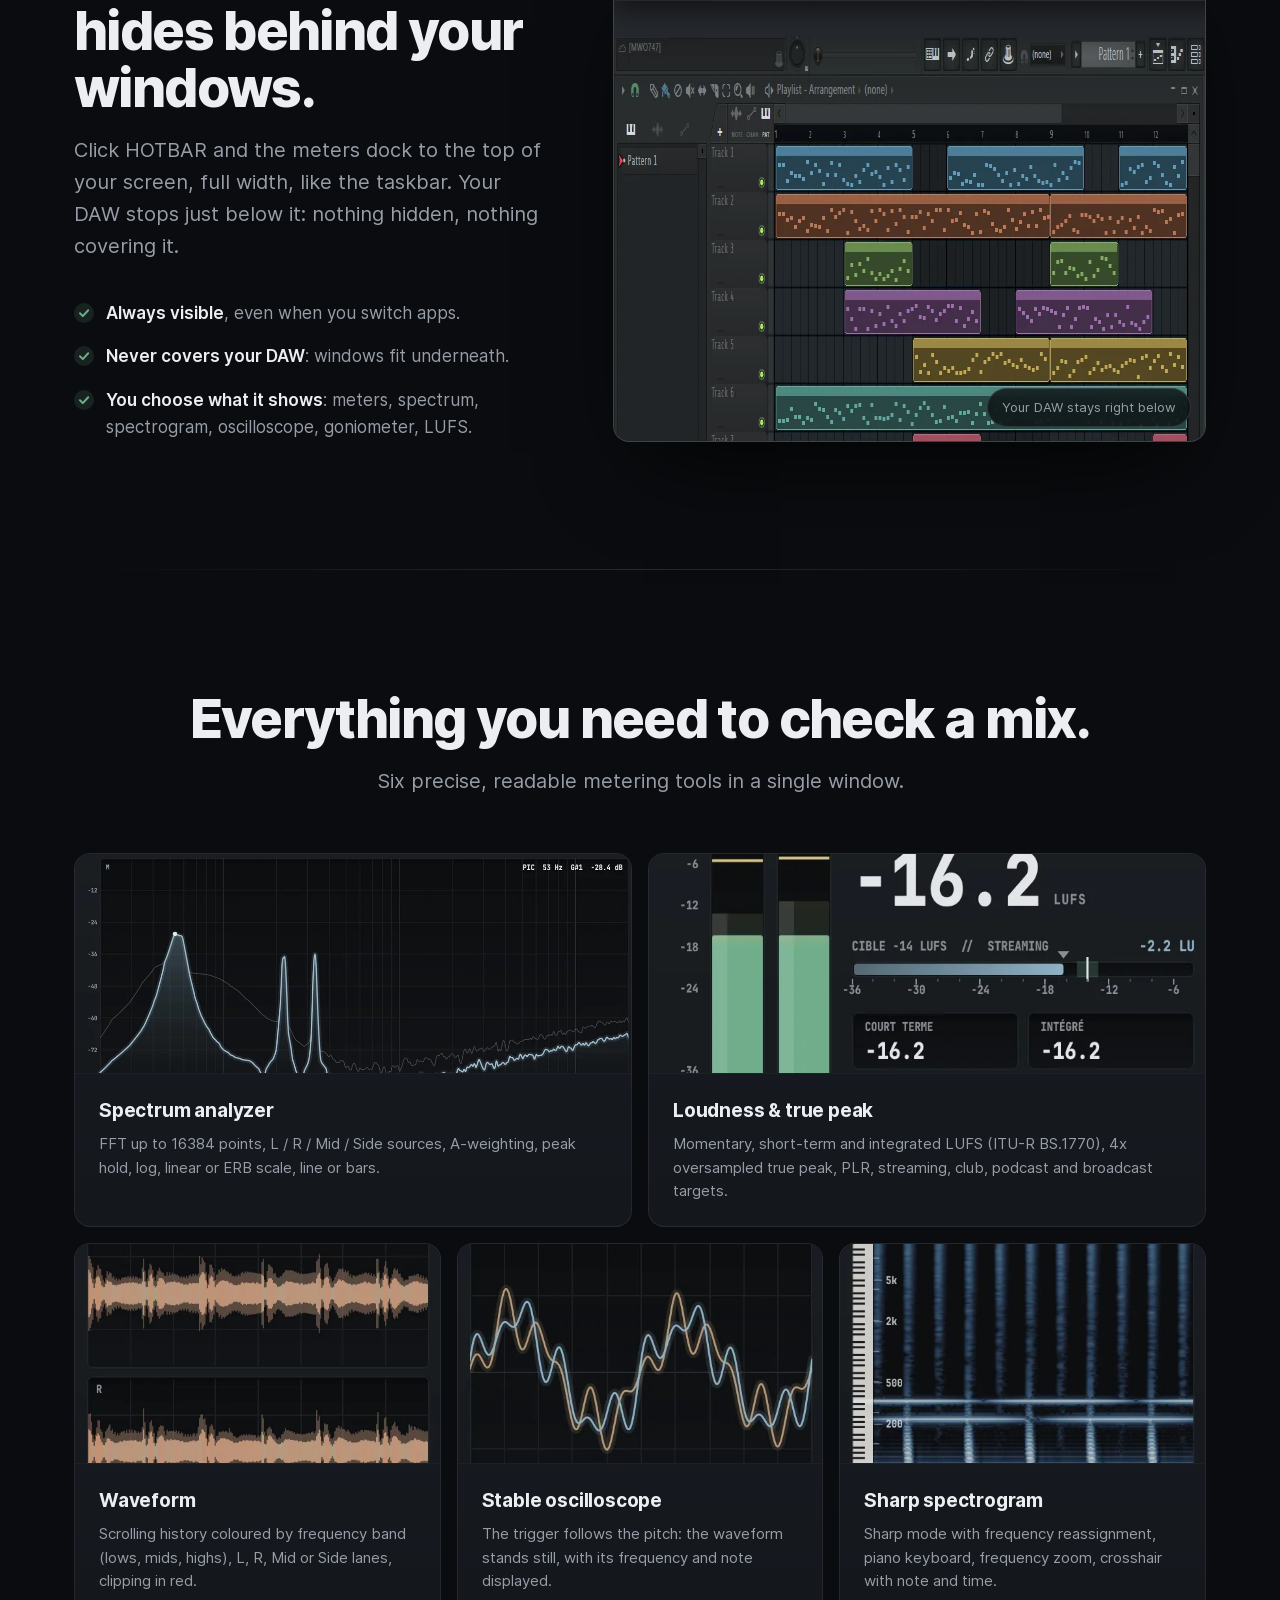
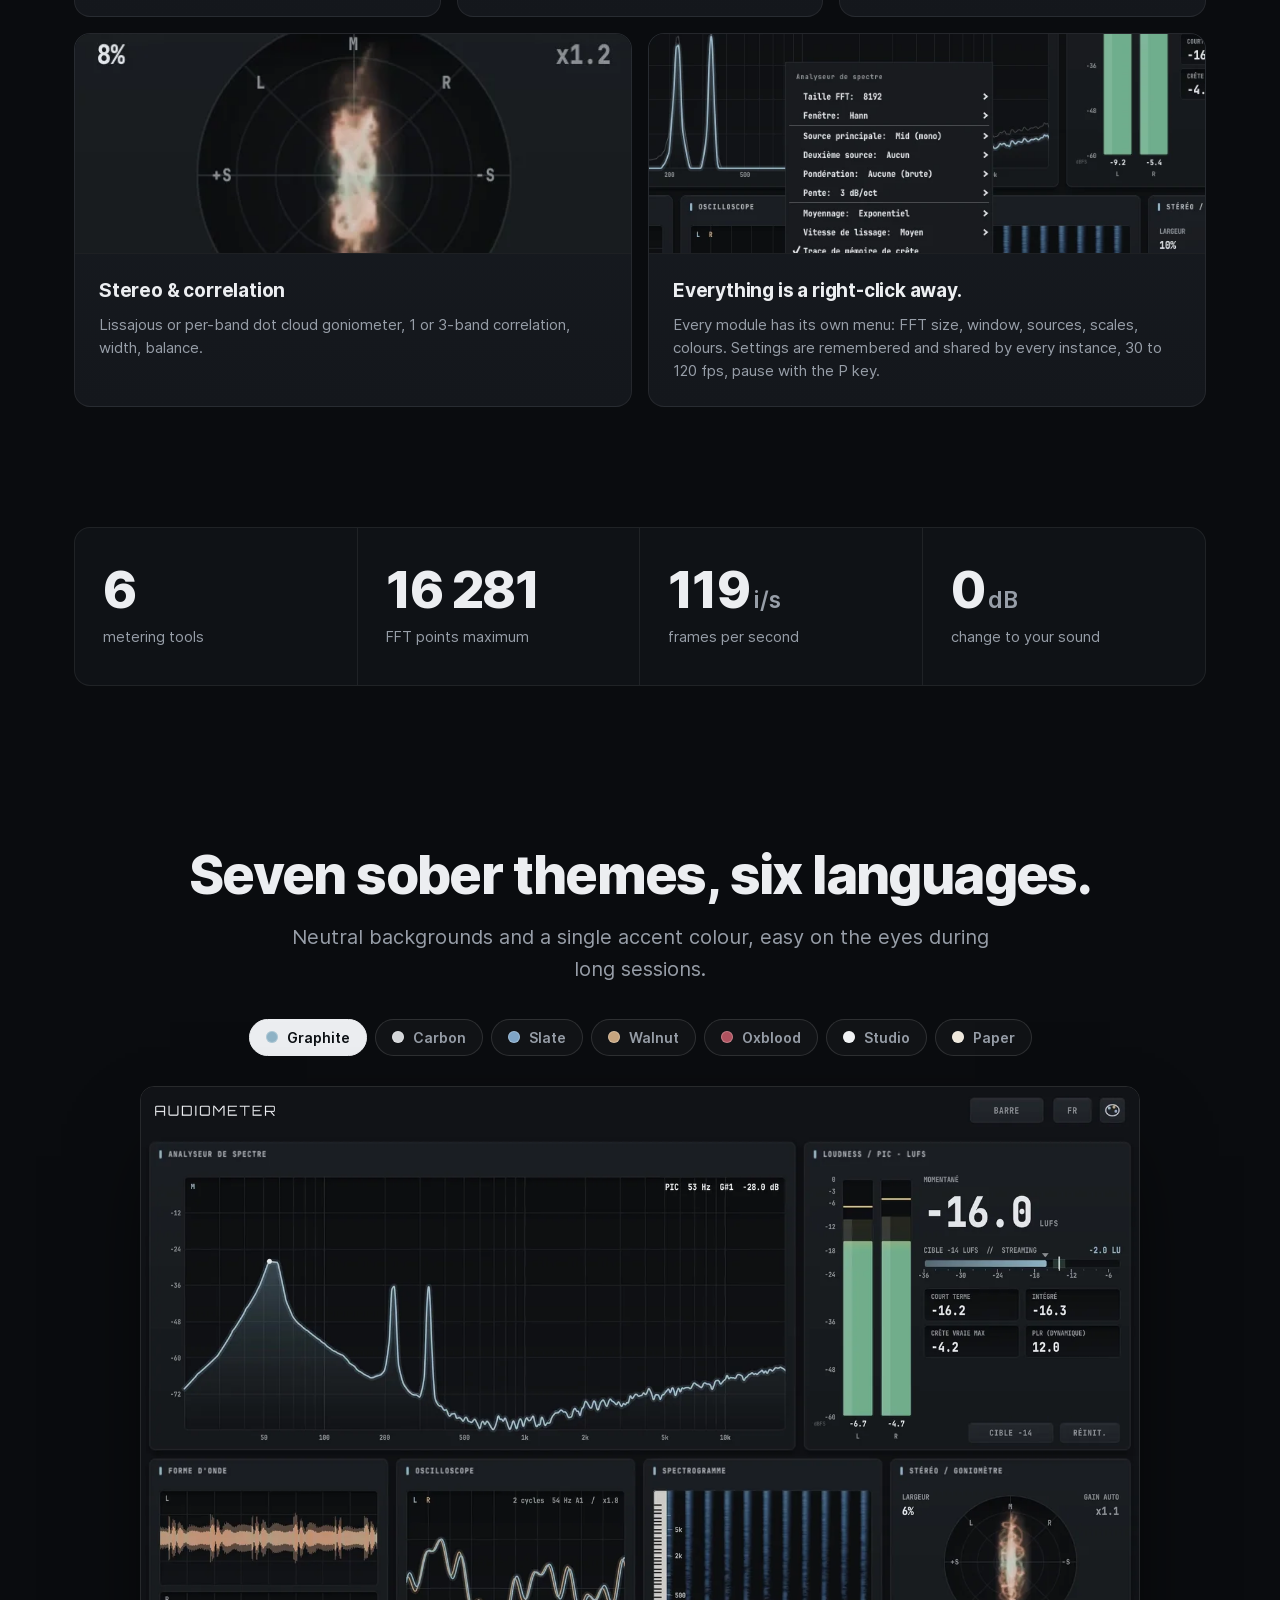
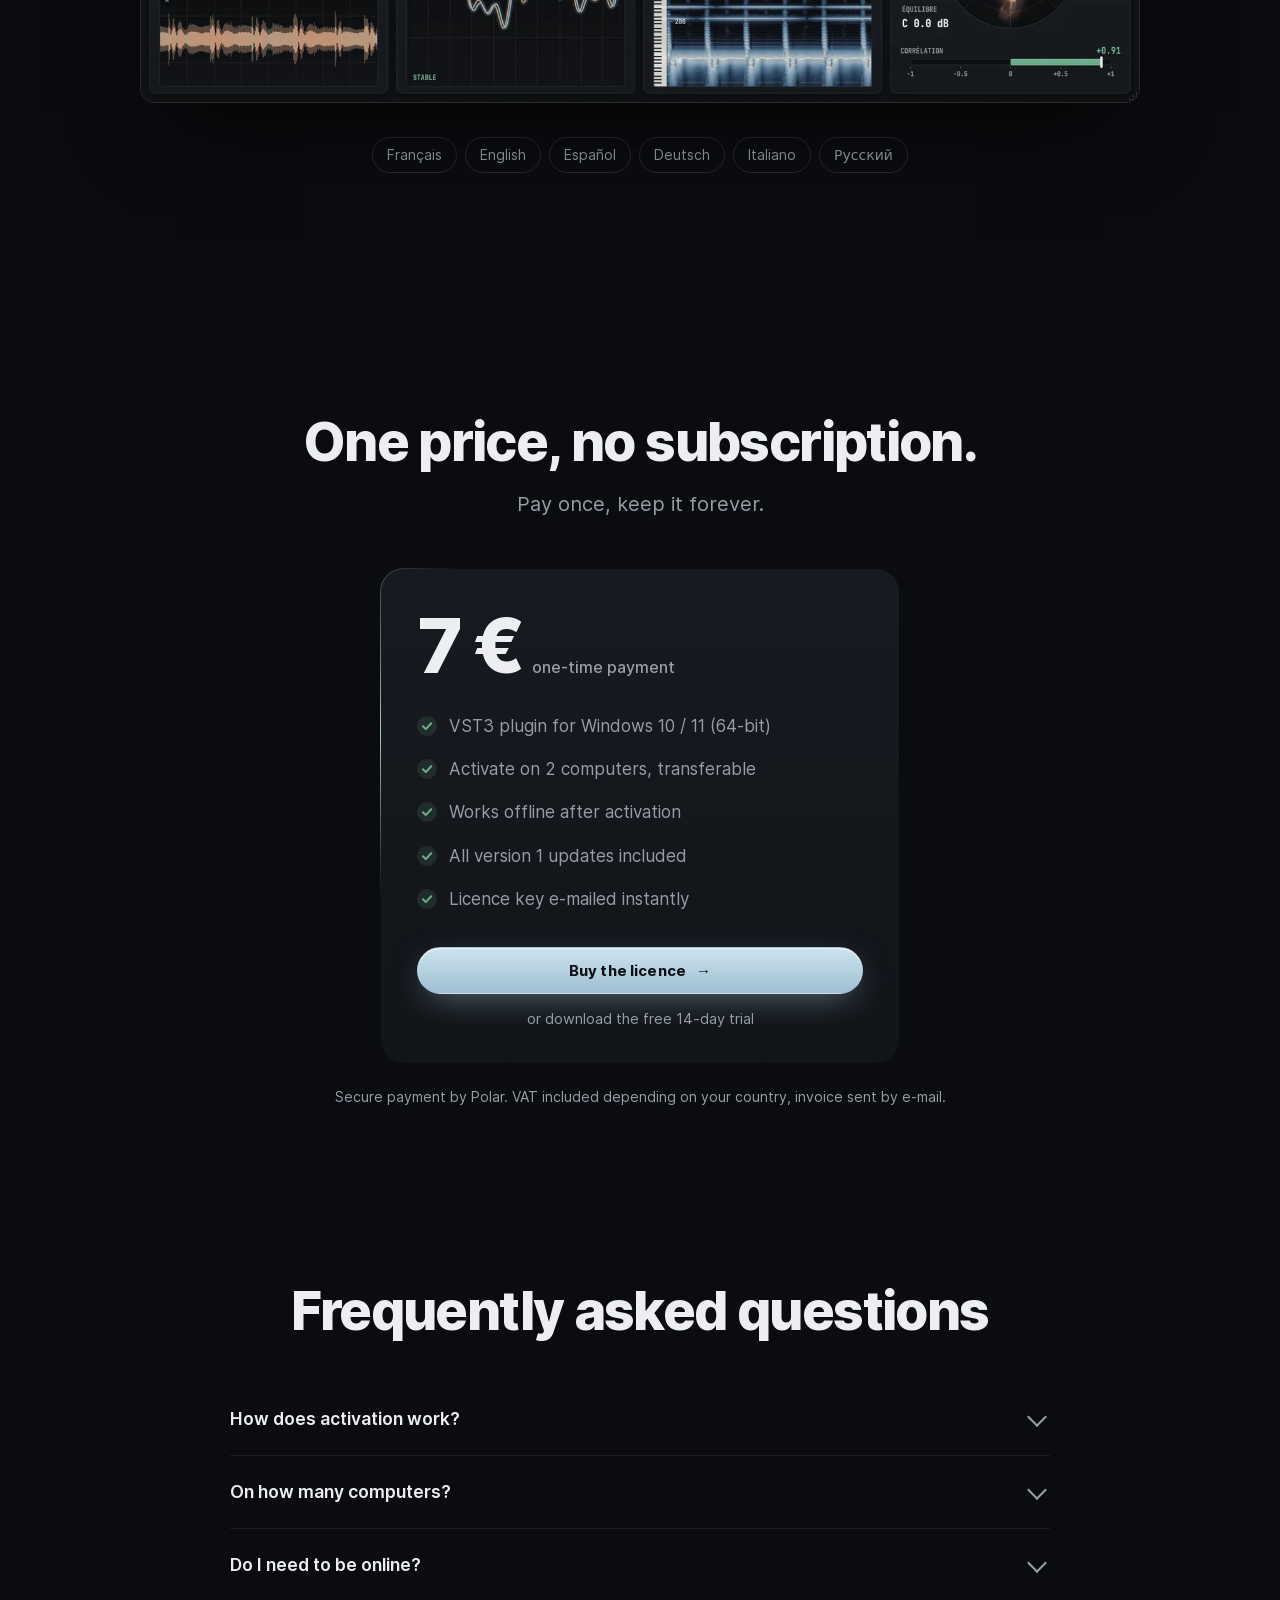
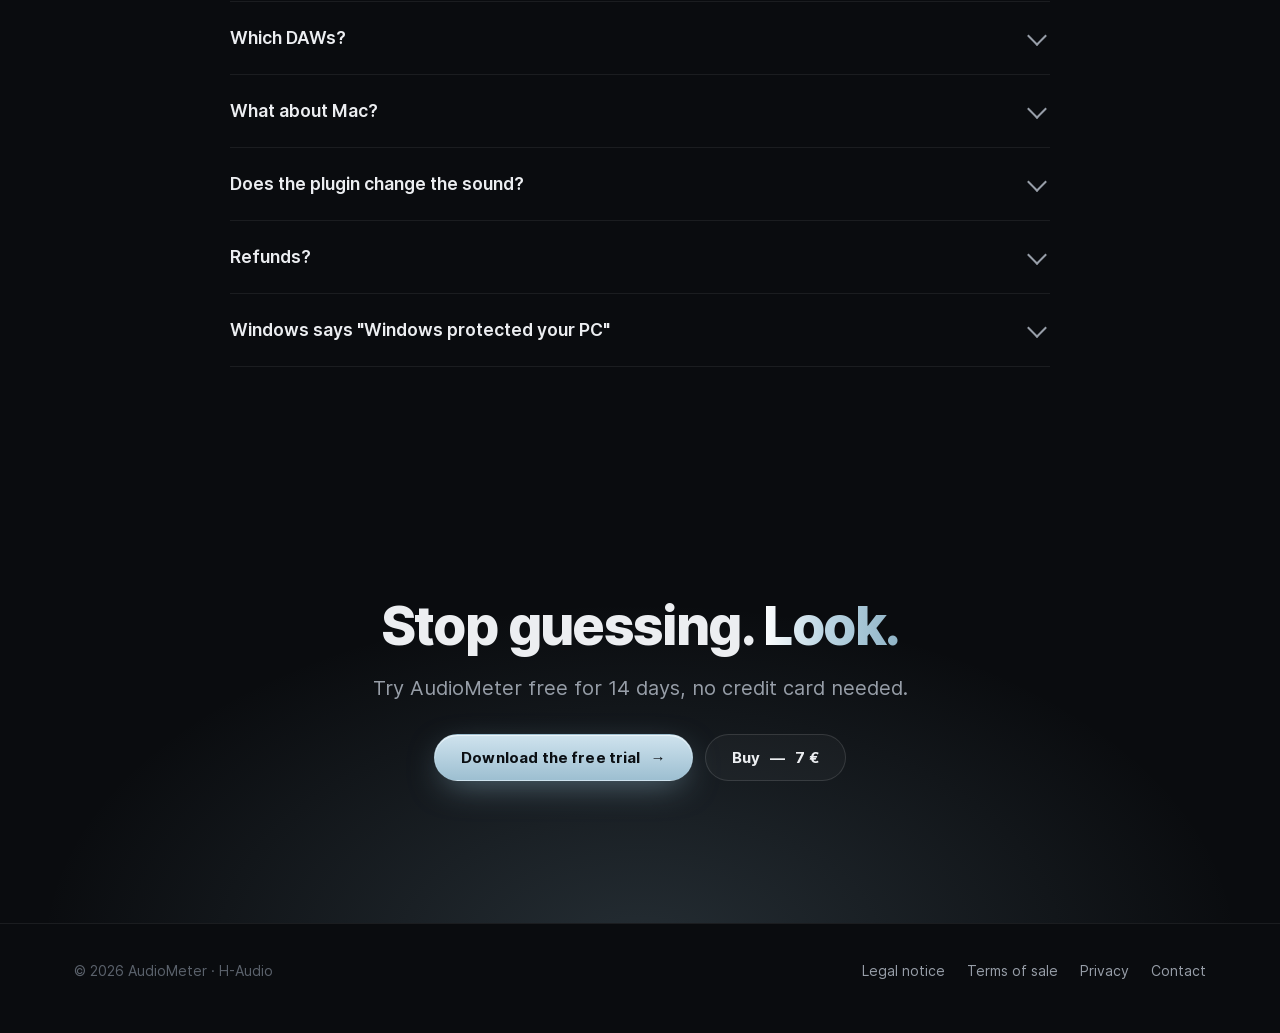
==== commit 07deb6bc: "Add files via upload" ====
--- a/index.html
+++ b/index.html
@@ -5,10 +5,12 @@
 <meta name="viewport" content="width=device-width, initial-scale=1">
 <title>AudioMeter — plugin VST3 de mesure audio</title>
 <meta name="description" content="Spectre, LUFS, true peak, stéréo, oscilloscope et spectrogramme dans un plugin VST3, avec une barre qui reste en haut de l'écran.">
+<meta name="theme-color" content="#0a0c0f">
 <meta property="og:title" content="AudioMeter — plugin VST3 de mesure audio">
 <meta property="og:description" content="Tes mesures, toujours au-dessus de ton DAW.">
-<meta property="og:image" content="img/plugin.webp">
+<meta property="og:image" content="https://vuander.github.io/AudioMeter/img/plugin.webp">
 <link rel="icon" href="data:image/svg+xml,%3Csvg xmlns='http://www.w3.org/2000/svg' viewBox='0 0 32 32'%3E%3Crect width='32' height='32' rx='7' fill='%23181b1f'/%3E%3Crect x='7' y='12' width='4' height='13' rx='1' fill='%236fae8c'/%3E%3Crect x='14' y='7' width='4' height='18' rx='1' fill='%238fb3c6'/%3E%3Crect x='21' y='15' width='4' height='10' rx='1' fill='%23c7a57e'/%3E%3C/svg%3E">
+<link rel="preload" href="fonts/Inter-ExtraBold.woff2" as="font" type="font/woff2" crossorigin>
 <link rel="stylesheet" href="style.css">
 <script>
   // ====================================================================
@@ -19,7 +21,7 @@
     buyUrl:      "https://buy.polar.sh/polar_cl_Jnwl8ogeKLqUqhGDJ7Ih7tZ9HU9iLna8vT0BH0pr46z", // lien "Checkout" de ton produit Polar
     downloadUrl: "https://github.com/vuander/AudioMeter/releases/latest/download/AudioMeter-Setup.exe", // installateur (essai gratuit) : téléchargement direct
     price:       "7 €",
-    contact:     "contact@example.com"
+    contact:     "h.audioinc@gmail.com"
   };
 </script>
 </head>
@@ -39,7 +41,7 @@
       <button type="button" data-lang="fr" aria-pressed="true">FR</button>
       <button type="button" data-lang="en" aria-pressed="false">EN</button>
     </div>
-    <a class="btn small primary js-buy" href="#price" data-i18n="nav.buy">Acheter</a>
+    <a class="btn small primary" href="#price" data-i18n="nav.buy">Acheter</a>
   </div>
 </header>
 
@@ -47,108 +49,174 @@
 
   <!-- Accroche -->
   <section class="hero">
-    <div class="wrap">
-      <h1 data-i18n="hero.title">Tes mesures, toujours au-dessus de ton DAW.</h1>
-      <p class="lead" data-i18n="hero.lead">Spectre, LUFS, true peak, stéréo, oscilloscope et spectrogramme dans un seul plugin, plus une barre fine qui reste en haut de l'écran pendant que tu mixes.</p>
-      <div class="cta">
-        <a class="btn primary js-buy" href="#price"><span data-i18n="hero.buy">Acheter</span> — <span class="js-price">7 €</span></a>
-        <a class="btn js-download" href="#" data-i18n="hero.trial">Essai gratuit 14 jours</a>
-      </div>
-      <div class="facts" data-i18n="hero.facts">Windows 10 / 11 · VST3 64 bits · 2 ordinateurs par licence · fonctionne hors ligne</div>
-      <div class="shot"><img src="img/plugin.webp" width="1200" height="740" alt="Fenêtre du plugin AudioMeter : spectre, loudness, forme d'onde, oscilloscope, spectrogramme, goniomètre" loading="eager"></div>
-    </div>
-  </section>
+    <canvas id="hero-canvas" aria-hidden="true"></canvas>
+    <div class="wrap">
+      <div class="hero-copy">
+        <h1 class="reveal" data-i18n-html="hero.title">Tes mesures, toujours <span class="grad">au-dessus de ton DAW.</span></h1>
+        <p class="lead reveal" style="--d:.1s" data-i18n="hero.lead">Spectre, LUFS, true peak, stéréo, oscilloscope et spectrogramme dans un seul plugin, plus une barre fine qui reste en haut de l'écran pendant que tu mixes.</p>
+        <div class="cta reveal" style="--d:.2s">
+          <a class="btn primary" href="#price"><span data-i18n="hero.buy">Acheter</span> — <span class="js-price">7 €</span></a>
+          <a class="btn js-download" href="#"><span data-i18n="hero.trial">Essai gratuit 14 jours</span> <span class="arrow">→</span></a>
+        </div>
+        <div class="facts reveal" style="--d:.3s">
+          <span data-i18n="fact.1">Windows 10 / 11</span><span data-i18n="fact.2">VST3 64 bits</span><span data-i18n="fact.3">2 ordinateurs par licence</span><span data-i18n="fact.4">Fonctionne hors ligne</span>
+        </div>
+      </div>
+      <div class="stage">
+        <div class="device" id="device">
+          <video autoplay muted loop playsinline preload="metadata" poster="img/plugin.webp" aria-label="AudioMeter en fonctionnement">
+            <source src="img/plugin-loop.mp4" type="video/mp4">
+          </video>
+        </div>
+      </div>
+    </div>
+  </section>
+
+  <div class="marquee" aria-hidden="true">
+    <div class="track">
+      <span>LUFS momentary · short-term · integrated</span><span>True peak x4</span><span>FFT 16 384 points</span><span>Mid / Side</span><span>Spectrogramme</span><span>Oscilloscope stable</span><span>Goniomètre</span><span>Corrélation</span><span>Hotbar</span><span>7 thèmes</span><span>6 langues</span>
+      <span>LUFS momentary · short-term · integrated</span><span>True peak x4</span><span>FFT 16 384 points</span><span>Mid / Side</span><span>Spectrogramme</span><span>Oscilloscope stable</span><span>Goniomètre</span><span>Corrélation</span><span>Hotbar</span><span>7 thèmes</span><span>6 langues</span>
+    </div>
+  </div>
 
   <!-- Hotbar -->
   <section id="hotbar">
-    <div class="wrap">
-      <h2 data-i18n="hotbar.title">Une barre qui ne disparaît jamais derrière tes fenêtres.</h2>
-      <p class="lead" data-i18n="hotbar.lead">Un clic sur HOTBAR et les mesures se collent en haut de l'écran, sur toute la largeur, comme la barre des tâches. Les fenêtres agrandies s'arrêtent juste en dessous, rien ne la recouvre quand tu changes de logiciel, et elle s'efface devant une vidéo en plein écran.</p>
-      <div class="hotbar-shot"><img src="img/hotbar.webp" width="1600" height="84" alt="Hotbar AudioMeter en haut de l'écran" loading="lazy"></div>
-      <p class="muted small" style="margin-top:14px" data-i18n="hotbar.note">Tu choisis ce qu'elle affiche : vumètres, spectre, spectrogramme, oscilloscope, goniomètre, corrélation, LUFS. Le survol du spectre donne la fréquence, le niveau et la note.</p>
-    </div>
-  </section>
-
-  <!-- Modules -->
-  <section id="features">
-    <div class="wrap">
-      <h2 data-i18n="features.title">Tout ce qu'il faut pour vérifier un mix.</h2>
-      <div class="grid">
-        <div class="card"><h3 data-i18n="f1.t">Analyseur de spectre</h3><p data-i18n="f1.d">FFT jusqu'à 16384 points, sources L / R / Mid / Side, pondération A, maintien des crêtes, échelle log, linéaire ou ERB, courbe ou barres.</p></div>
-        <div class="card"><h3 data-i18n="f2.t">Loudness & true peak</h3><p data-i18n="f2.d">LUFS momentary, short-term et integrated (ITU-R BS.1770), true peak suréchantillonné x4, PLR, cibles streaming, club, podcast, broadcast.</p></div>
-        <div class="card"><h3 data-i18n="f3.t">Forme d'onde</h3><p data-i18n="f3.d">Historique défilant coloré par bande de fréquences (graves, médiums, aigus), pistes L, R, Mid ou Side, écrêtage en rouge.</p></div>
-        <div class="card"><h3 data-i18n="f4.t">Oscilloscope stable</h3><p data-i18n="f4.d">Le déclenchement suit la hauteur de la note : la forme d'onde reste immobile, avec la fréquence et la note affichées.</p></div>
-        <div class="card"><h3 data-i18n="f5.t">Spectrogramme net</h3><p data-i18n="f5.d">Mode net par réassignation en fréquence, clavier de piano, zoom en fréquence, réticule avec note et temps.</p></div>
-        <div class="card"><h3 data-i18n="f6.t">Stéréo & corrélation</h3><p data-i18n="f6.d">Goniomètre Lissajous ou nuage de points par bande, corrélation sur 1 ou 3 bandes, largeur, balance.</p></div>
-      </div>
-    </div>
-  </section>
-
-  <!-- Réglages -->
-  <section>
     <div class="wrap split">
       <div>
-        <h2 data-i18n="settings.title">Tout se règle au clic droit.</h2>
-        <ul class="ticks">
-          <li data-i18n-html="settings.l1"><b>Chaque module</b> a son menu : taille de FFT, fenêtre, sources, échelles, couleurs…</li>
-          <li data-i18n-html="settings.l2"><b>Réglages mémorisés</b> et partagés entre toutes les instances du plugin.</li>
-          <li data-i18n-html="settings.l3"><b>30, 60 ou 120 images/s</b>, pause avec la touche P.</li>
-          <li data-i18n-html="settings.l4"><b>Transparent</b> : le son ressort exactement comme il est entré.</li>
+        <h2 class="reveal" data-i18n="hotbar.title">Une barre qui ne disparaît jamais derrière tes fenêtres.</h2>
+        <p class="lead reveal" style="--d:.1s" data-i18n="hotbar.lead">Un clic sur HOTBAR et les mesures se collent en haut de l'écran, sur toute la largeur, comme la barre des tâches. Ton DAW s'arrête juste en dessous : rien n'est caché, rien ne la recouvre.</p>
+        <ul class="ticks reveal" style="--d:.2s">
+          <li data-i18n-html="hotbar.l1"><b>Toujours visible</b>, même quand tu changes de logiciel.</li>
+          <li data-i18n-html="hotbar.l2"><b>Ne recouvre pas ton DAW</b> : les fenêtres se rangent dessous.</li>
+          <li data-i18n-html="hotbar.l3"><b>Tu choisis ce qu'elle affiche</b> : vumètres, spectre, spectrogramme, oscilloscope, goniomètre, LUFS.</li>
         </ul>
       </div>
-      <div class="shot" style="margin-top:0"><img src="img/menu.webp" width="1200" height="740" alt="Menu de réglages de l'analyseur de spectre" loading="lazy"></div>
+      <div class="desk reveal" id="desk" style="--d:.15s">
+        <img class="daw" src="img/fl.webp" width="1030" height="850" alt="Un projet dans le DAW" loading="lazy">
+        <video class="bar" autoplay muted loop playsinline preload="none" poster="img/hotbar.webp" aria-label="Hotbar AudioMeter en haut de l'écran">
+          <source src="img/hotbar-loop.mp4" type="video/mp4">
+        </video>
+        <div class="desk-label" data-i18n="hotbar.label">Ton DAW reste juste en dessous</div>
+      </div>
+    </div>
+  </section>
+
+  <div class="wrap"><div class="divider"></div></div>
+
+  <!-- Fonctions -->
+  <section id="features">
+    <div class="wrap">
+      <div class="center">
+        <h2 class="reveal" data-i18n="features.title">Tout ce qu'il faut pour vérifier un mix.</h2>
+        <p class="lead reveal" style="--d:.1s" data-i18n="features.lead">Six outils de mesure, précis et lisibles, dans une seule fenêtre.</p>
+      </div>
+      <div class="bento">
+        <article class="card wide reveal"><div class="media"><img src="img/f-spec.webp" alt="" loading="lazy"></div><div class="body"><h3 data-i18n="f1.t">Analyseur de spectre</h3><p data-i18n="f1.d">FFT jusqu'à 16384 points, sources L / R / Mid / Side, pondération A, maintien des crêtes, échelle log, linéaire ou ERB, courbe ou barres.</p></div></article>
+        <article class="card wide reveal" style="--d:.08s"><div class="media"><img src="img/f-loud.webp" alt="" loading="lazy" style="object-position:center 30%"></div><div class="body"><h3 data-i18n="f2.t">Loudness & true peak</h3><p data-i18n="f2.d">LUFS momentary, short-term et integrated (ITU-R BS.1770), true peak suréchantillonné x4, PLR, cibles streaming, club, podcast, broadcast.</p></div></article>
+        <article class="card reveal"><div class="media"><img src="img/f-wave.webp" alt="" loading="lazy"></div><div class="body"><h3 data-i18n="f3.t">Forme d'onde</h3><p data-i18n="f3.d">Historique défilant coloré par bande de fréquences (graves, médiums, aigus), pistes L, R, Mid ou Side, écrêtage en rouge.</p></div></article>
+        <article class="card reveal" style="--d:.08s"><div class="media"><img src="img/f-osc.webp" alt="" loading="lazy"></div><div class="body"><h3 data-i18n="f4.t">Oscilloscope stable</h3><p data-i18n="f4.d">Le déclenchement suit la hauteur de la note : la forme d'onde reste immobile, avec la fréquence et la note affichées.</p></div></article>
+        <article class="card reveal" style="--d:.16s"><div class="media"><img src="img/f-sgram.webp" alt="" loading="lazy"></div><div class="body"><h3 data-i18n="f5.t">Spectrogramme net</h3><p data-i18n="f5.d">Mode net par réassignation en fréquence, clavier de piano, zoom en fréquence, réticule avec note et temps.</p></div></article>
+        <article class="card wide reveal"><div class="media"><img src="img/f-stereo.webp" alt="" loading="lazy" style="object-position:center 30%"></div><div class="body"><h3 data-i18n="f6.t">Stéréo & corrélation</h3><p data-i18n="f6.d">Goniomètre Lissajous ou nuage de points par bande, corrélation sur 1 ou 3 bandes, largeur, balance.</p></div></article>
+        <article class="card wide reveal" style="--d:.08s"><div class="media"><img src="img/f-menu.webp" alt="" loading="lazy" style="object-position:center top"></div><div class="body"><h3 data-i18n="settings.title">Tout se règle au clic droit.</h3><p data-i18n="settings.d">Chaque module a son menu : taille de FFT, fenêtre, sources, échelles, couleurs. Réglages mémorisés et partagés entre toutes les instances, 30 à 120 images/s, pause avec la touche P.</p></div></article>
+      </div>
+    </div>
+  </section>
+
+  <!-- Chiffres -->
+  <section style="padding-top:0">
+    <div class="wrap">
+      <div class="stats reveal">
+        <div class="stat"><div class="num"><span data-count="6">6</span></div><div class="lab" data-i18n="stat.1">outils de mesure</div></div>
+        <div class="stat"><div class="num"><span data-count="16384">16384</span></div><div class="lab" data-i18n="stat.2">points de FFT maximum</div></div>
+        <div class="stat"><div class="num"><span data-count="120">120</span><small>i/s</small></div><div class="lab" data-i18n="stat.3">images par seconde</div></div>
+        <div class="stat"><div class="num"><span data-count="0">0</span><small>dB</small></div><div class="lab" data-i18n="stat.4">de modification du son</div></div>
+      </div>
     </div>
   </section>
 
   <!-- Thèmes et langues -->
-  <section id="themes">
-    <div class="wrap">
-      <h2 data-i18n="themes.title">Sept thèmes sobres, six langues.</h2>
-      <p class="lead" data-i18n="themes.lead">Graphite, Carbone, Ardoise, Noyer, Bordeaux, Studio et Papier : des fonds neutres et une seule couleur d'accent, pour lire les mesures sans fatigue.</p>
-      <div class="shot" style="margin-top:10px"><img src="img/themes.webp" width="1304" height="1650" alt="Les sept thèmes d'AudioMeter" loading="lazy"></div>
-      <div class="langs"><span>English</span><span>Français</span><span>Español</span><span>Deutsch</span><span>Italiano</span><span>Русский</span></div>
+  <section id="themes" style="padding-top:40px">
+    <div class="wrap center">
+      <h2 class="reveal" data-i18n="themes.title">Sept thèmes sobres, six langues.</h2>
+      <p class="lead reveal" style="--d:.1s" data-i18n="themes.lead">Des fonds neutres et une seule couleur d'accent, pour lire les mesures sans fatigue pendant les longues sessions.</p>
+      <div class="tabs reveal" role="tablist" style="--d:.15s">
+        <button role="tab" data-theme="graphite" aria-selected="true"><i style="background:#8fb3c6"></i>Graphite</button>
+        <button role="tab" data-theme="carbon"><i style="background:#d5d7da"></i>Carbon</button>
+        <button role="tab" data-theme="slate"><i style="background:#7fa6c8"></i>Slate</button>
+        <button role="tab" data-theme="walnut"><i style="background:#c7a57e"></i>Walnut</button>
+        <button role="tab" data-theme="oxblood"><i style="background:#b0525f"></i>Oxblood</button>
+        <button role="tab" data-theme="studio"><i style="background:#f1f3f5"></i>Studio</button>
+        <button role="tab" data-theme="paper"><i style="background:#efe8dc"></i>Paper</button>
+      </div>
+      <div class="theme-stack reveal" style="--d:.2s">
+        <img class="on" data-theme="graphite" src="img/theme-graphite.webp" alt="Thème Graphite" loading="lazy">
+        <img data-theme="carbon" src="img/theme-carbon.webp" alt="Thème Carbon" loading="lazy">
+        <img data-theme="slate" src="img/theme-slate.webp" alt="Thème Slate" loading="lazy">
+        <img data-theme="walnut" src="img/theme-walnut.webp" alt="Thème Walnut" loading="lazy">
+        <img data-theme="oxblood" src="img/theme-oxblood.webp" alt="Thème Oxblood" loading="lazy">
+        <img data-theme="studio" src="img/theme-studio.webp" alt="Thème Studio" loading="lazy">
+        <img data-theme="paper" src="img/theme-paper.webp" alt="Thème Paper" loading="lazy">
+      </div>
+      <div class="langs reveal"><span>Français</span><span>English</span><span>Español</span><span>Deutsch</span><span>Italiano</span><span>Русский</span></div>
     </div>
   </section>
 
   <!-- Prix -->
   <section id="price">
-    <div class="wrap" style="text-align:center">
-      <h2 data-i18n="price.title">Un prix, sans abonnement.</h2>
-      <div class="price-card">
-        <div class="price"><span class="js-price">7 €</span><small data-i18n="price.once">paiement unique</small></div>
-        <ul class="ticks">
-          <li data-i18n="price.l1">Plugin VST3 pour Windows 10 / 11 (64 bits)</li>
-          <li data-i18n="price.l2">Activation sur 2 ordinateurs, transférable</li>
-          <li data-i18n="price.l3">Fonctionne hors ligne après l'activation</li>
-          <li data-i18n="price.l4">Mises à jour de la version 1 incluses</li>
-          <li data-i18n="price.l5">Clé de licence envoyée par e-mail tout de suite</li>
-        </ul>
-        <a class="btn primary js-buy" href="#" data-i18n="price.buy">Acheter la licence</a>
-        <a class="trial js-download" href="#" data-i18n="price.trial">ou télécharger l'essai gratuit de 14 jours</a>
-      </div>
-      <p class="muted small" style="margin-top:18px" data-i18n="price.vat">Paiement sécurisé par Polar (carte, PayPal selon les pays). TVA incluse selon ton pays, facture envoyée par e-mail.</p>
+    <div class="wrap center">
+      <h2 class="reveal" data-i18n="price.title">Un prix, sans abonnement.</h2>
+      <p class="lead reveal" style="--d:.1s" data-i18n="price.lead">Paie une fois, garde-le pour toujours.</p>
+      <div class="price-wrap reveal" style="--d:.15s">
+        <div class="price-card">
+          <div class="price"><span class="js-price">7 €</span><small data-i18n="price.once">paiement unique</small></div>
+          <ul class="ticks">
+            <li data-i18n="price.l1">Plugin VST3 pour Windows 10 / 11 (64 bits)</li>
+            <li data-i18n="price.l2">Activation sur 2 ordinateurs, transférable</li>
+            <li data-i18n="price.l3">Fonctionne hors ligne après l'activation</li>
+            <li data-i18n="price.l4">Mises à jour de la version 1 incluses</li>
+            <li data-i18n="price.l5">Clé de licence envoyée par e-mail tout de suite</li>
+          </ul>
+          <a class="btn primary js-buy" href="#"><span data-i18n="price.buy">Acheter la licence</span> <span class="arrow">→</span></a>
+          <a class="trial js-download" href="#" data-i18n="price.trial">ou télécharger l'essai gratuit de 14 jours</a>
+        </div>
+      </div>
+      <p class="muted small reveal" style="margin-top:22px" data-i18n="price.vat">Paiement sécurisé par Polar (carte, PayPal selon les pays). TVA incluse selon ton pays, facture envoyée par e-mail.</p>
     </div>
   </section>
 
   <!-- FAQ -->
-  <section id="faq">
-    <div class="wrap" style="max-width:820px">
-      <h2 data-i18n="faq.title">Questions fréquentes</h2>
-      <details><summary data-i18n="q1">Comment fonctionne l'activation ?</summary><p data-i18n="a1">Après l'achat, tu reçois une clé de licence par e-mail. Ouvre AudioMeter dans ton DAW : la fenêtre de licence s'affiche (sinon clique sur le bouton ESSAI à côté du logo), colle la clé et clique sur ACTIVER. Une connexion internet est nécessaire une seule fois.</p></details>
-      <details><summary data-i18n="q2">Sur combien d'ordinateurs ?</summary><p data-i18n="a2">Deux ordinateurs en même temps. Pour changer de PC, clique sur le logo AUDIOMETER du plugin puis sur « Désactiver ce PC » : la place se libère et tu peux activer la clé ailleurs.</p></details>
-      <details><summary data-i18n="q3">Faut-il être connecté à internet ?</summary><p data-i18n="a3">Seulement pour l'activation. Ensuite le plugin vérifie la licence de temps en temps quand internet est disponible, et continue de fonctionner hors ligne pendant plusieurs semaines.</p></details>
-      <details><summary data-i18n="q4">Dans quels logiciels ?</summary><p data-i18n="a4">Tous les logiciels compatibles VST3 sur Windows : FL Studio, Ableton Live, Reaper, Cubase, Studio One, Bitwig… Place-le sur une piste ou sur le master.</p></details>
-      <details><summary data-i18n="q5">Et sur Mac ?</summary><p data-i18n="a5">Pas encore : la version actuelle est pour Windows. Essaie la version d'essai avant d'acheter pour vérifier qu'elle te convient.</p></details>
-      <details><summary data-i18n="q6">Est-ce que le plugin modifie le son ?</summary><p data-i18n="a6">Non. AudioMeter mesure le signal et le laisse passer tel quel.</p></details>
-      <details><summary data-i18n="q7">Remboursement ?</summary><p data-i18n="a7">Profite de l'essai gratuit de 14 jours pour tout tester avant d'acheter. En cas de problème technique, écris-nous à l'adresse ci-dessous.</p></details>
-      <details><summary data-i18n="q8">Windows affiche « Windows a protégé votre ordinateur »</summary><p data-i18n="a8">C'est normal pour un petit éditeur indépendant : l'installateur n'a pas encore de signature payante. Clique sur « Informations complémentaires » puis « Exécuter quand même ». L'installateur place simplement le plugin dans le dossier VST3 de Windows.</p></details>
+  <section id="faq" style="padding-top:40px">
+    <div class="wrap">
+      <h2 class="center reveal" data-i18n="faq.title">Questions fréquentes</h2>
+      <div class="faq reveal" style="--d:.1s">
+        <details><summary data-i18n="q1">Comment fonctionne l'activation ?</summary><div class="answer"><p data-i18n="a1">Après l'achat, tu reçois une clé de licence par e-mail. Ouvre AudioMeter dans ton DAW : la fenêtre de licence s'affiche (sinon clique sur le bouton ESSAI à côté du logo), colle la clé et clique sur ACTIVER. Une connexion internet est nécessaire une seule fois.</p></div></details>
+        <details><summary data-i18n="q2">Sur combien d'ordinateurs ?</summary><div class="answer"><p data-i18n="a2">Deux ordinateurs en même temps. Pour changer de PC, clique sur le logo AUDIOMETER du plugin puis sur « Désactiver ce PC » : la place se libère et tu peux activer la clé ailleurs.</p></div></details>
+        <details><summary data-i18n="q3">Faut-il être connecté à internet ?</summary><div class="answer"><p data-i18n="a3">Seulement pour l'activation. Ensuite le plugin vérifie la licence de temps en temps quand internet est disponible, et continue de fonctionner hors ligne pendant plusieurs semaines.</p></div></details>
+        <details><summary data-i18n="q4">Dans quels logiciels ?</summary><div class="answer"><p data-i18n="a4">Tous les logiciels compatibles VST3 sur Windows : FL Studio, Ableton Live, Reaper, Cubase, Studio One, Bitwig… Place-le sur une piste ou sur le master.</p></div></details>
+        <details><summary data-i18n="q5">Et sur Mac ?</summary><div class="answer"><p data-i18n="a5">Pas encore : la version actuelle est pour Windows. Essaie la version d'essai avant d'acheter pour vérifier qu'elle te convient.</p></div></details>
+        <details><summary data-i18n="q6">Est-ce que le plugin modifie le son ?</summary><div class="answer"><p data-i18n="a6">Non. AudioMeter mesure le signal et le laisse passer tel quel.</p></div></details>
+        <details><summary data-i18n="q7">Remboursement ?</summary><div class="answer"><p data-i18n="a7">Profite de l'essai gratuit de 14 jours pour tout tester avant d'acheter. En cas de problème technique, écris-nous à l'adresse ci-dessous.</p></div></details>
+        <details><summary data-i18n="q8">Windows affiche « Windows a protégé votre ordinateur »</summary><div class="answer"><p data-i18n="a8">C'est normal pour un petit éditeur indépendant : l'installateur n'a pas encore de signature payante. Clique sur « Informations complémentaires » puis « Exécuter quand même ». L'installateur place simplement le plugin dans le dossier VST3 de Windows.</p></div></details>
+      </div>
+    </div>
+  </section>
+
+  <!-- Appel final -->
+  <section class="final">
+    <div class="wrap">
+      <h2 class="reveal" data-i18n-html="final.title">Arrête de deviner. <span class="grad">Regarde.</span></h2>
+      <p class="lead reveal" style="--d:.1s" data-i18n="final.lead">Essaie AudioMeter gratuitement pendant 14 jours, sans carte bancaire.</p>
+      <div class="cta reveal" style="--d:.2s">
+        <a class="btn primary js-download" href="#"><span data-i18n="final.trial">Télécharger l'essai gratuit</span> <span class="arrow">→</span></a>
+        <a class="btn" href="#price"><span data-i18n="final.buy">Acheter</span> — <span class="js-price">7 €</span></a>
+      </div>
     </div>
   </section>
 </main>
 
 <footer>
   <div class="wrap">
-    <span>© <span class="js-year">2026</span> AudioMeter</span>
+    <span>© <span class="js-year">2026</span> AudioMeter · H-Audio</span>
     <nav>
       <a href="mentions-legales.html" data-i18n="foot.legal">Mentions légales</a>
       <a href="cgv.html" data-i18n="foot.terms">Conditions de vente</a>
@@ -158,79 +226,6 @@
   </div>
 </footer>
 
-<script>
-(function () {
-  var S = window.SITE;
-  var EN = {
-    "nav.features": "Features", "nav.hotbar": "Hotbar", "nav.themes": "Themes", "nav.price": "Pricing", "nav.faq": "FAQ", "nav.buy": "Buy",
-    "hero.kicker": "VST3 plugin · Windows",
-    "hero.title": "Your meters, always on top of your DAW.",
-    "hero.lead": "Spectrum, LUFS, true peak, stereo, oscilloscope and spectrogram in one plugin, plus a thin bar that stays at the top of your screen while you mix.",
-    "hero.buy": "Buy", "hero.trial": "Free 14-day trial",
-    "hero.facts": "Windows 10 / 11 · 64-bit VST3 · 2 computers per licence · works offline",
-    "hotbar.kicker": "Hotbar",
-    "hotbar.title": "A bar that never hides behind your windows.",
-    "hotbar.lead": "Click HOTBAR and the meters dock to the top of your screen, full width, like the taskbar. Maximised windows stop just below it, nothing covers it when you switch apps, and it steps aside for full-screen video.",
-    "hotbar.note": "Choose what it shows: meters, spectrum, spectrogram, oscilloscope, goniometer, correlation, LUFS. Hover the spectrum to read frequency, level and note.",
-    "features.kicker": "Six metering tools", "features.title": "Everything you need to check a mix.",
-    "f1.t": "Spectrum analyzer", "f1.d": "FFT up to 16384 points, L / R / Mid / Side sources, A-weighting, peak hold, log, linear or ERB scale, line or bars.",
-    "f2.t": "Loudness & true peak", "f2.d": "Momentary, short-term and integrated LUFS (ITU-R BS.1770), 4x oversampled true peak, PLR, streaming, club, podcast and broadcast targets.",
-    "f3.t": "Waveform", "f3.d": "Scrolling history coloured by frequency band (lows, mids, highs), L, R, Mid or Side lanes, clipping in red.",
-    "f4.t": "Stable oscilloscope", "f4.d": "The trigger follows the pitch: the waveform stands still, with its frequency and note displayed.",
-    "f5.t": "Sharp spectrogram", "f5.d": "Sharp mode with frequency reassignment, piano keyboard, frequency zoom, crosshair with note and time.",
-    "f6.t": "Stereo & correlation", "f6.d": "Lissajous or per-band dot cloud goniometer, 1 or 3-band correlation, width, balance.",
-    "settings.kicker": "Settings", "settings.title": "Everything is a right-click away.",
-    "settings.l1": "<b>Every module</b> has its own menu: FFT size, window, sources, scales, colours…",
-    "settings.l2": "<b>Settings are remembered</b> and shared by every instance of the plugin.",
-    "settings.l3": "<b>30, 60 or 120 fps</b>, pause with the P key.",
-    "settings.l4": "<b>Transparent</b>: the sound comes out exactly as it went in.",
-    "themes.kicker": "Themes & languages", "themes.title": "Seven sober themes, six languages.",
-    "themes.lead": "Graphite, Carbon, Slate, Walnut, Oxblood, Studio and Paper: neutral backgrounds and a single accent colour, easy on the eyes during long sessions.",
-    "price.kicker": "Licence", "price.title": "One price, no subscription.", "price.once": "one-time payment",
-    "price.l1": "VST3 plugin for Windows 10 / 11 (64-bit)", "price.l2": "Activate on 2 computers, transferable",
-    "price.l3": "Works offline after activation", "price.l4": "All version 1 updates included",
-    "price.l5": "Licence key e-mailed instantly", "price.buy": "Buy the licence", "price.trial": "or download the free 14-day trial",
-    "price.vat": "Secure payment by Polar. VAT included depending on your country, invoice sent by e-mail.",
-    "faq.title": "Frequently asked questions",
-    "q1": "How does activation work?", "a1": "After your purchase you receive a licence key by e-mail. Open AudioMeter in your DAW: the licence window appears (otherwise click the TRIAL button next to the logo), paste the key and click ACTIVATE. An internet connection is needed only once.",
-    "q2": "On how many computers?", "a2": "Two computers at the same time. To switch computers, click the AUDIOMETER logo in the plugin, then \"Deactivate this computer\": the slot is freed and you can activate the key elsewhere.",
-    "q3": "Do I need to be online?", "a3": "Only to activate. Afterwards the plugin checks the licence now and then when internet is available, and keeps working offline for several weeks.",
-    "q4": "Which DAWs?", "a4": "Any VST3 host on Windows: FL Studio, Ableton Live, Reaper, Cubase, Studio One, Bitwig… Put it on a track or on the master.",
-    "q5": "What about Mac?", "a5": "Not yet: the current version is for Windows. Try the free trial before buying to make sure it suits you.",
-    "q6": "Does the plugin change the sound?", "a6": "No. AudioMeter measures the signal and lets it through untouched.",
-    "q7": "Refunds?", "a7": "Use the free 14-day trial to test everything before buying. If you have a technical problem, write to us at the address below.",
-    "q8": "Windows says \"Windows protected your PC\"", "a8": "This is normal for a small independent developer: the installer does not have a paid signature yet. Click \"More info\" then \"Run anyway\". The installer simply puts the plugin in the Windows VST3 folder.",
-    "foot.legal": "Legal notice", "foot.terms": "Terms of sale", "foot.privacy": "Privacy"
-  };
-
-  var FR = {};
-  document.querySelectorAll("[data-i18n]").forEach(function (el) { FR[el.dataset.i18n] = el.textContent; });
-  document.querySelectorAll("[data-i18n-html]").forEach(function (el) { FR[el.dataset.i18nHtml] = el.innerHTML; });
-
-  function setLang (lang) {
-    var dict = lang === "en" ? EN : FR;
-    document.documentElement.lang = lang;
-    document.querySelectorAll("[data-i18n]").forEach(function (el) { if (dict[el.dataset.i18n]) el.textContent = dict[el.dataset.i18n]; });
-    document.querySelectorAll("[data-i18n-html]").forEach(function (el) { if (dict[el.dataset.i18nHtml]) el.innerHTML = dict[el.dataset.i18nHtml]; });
-    document.querySelectorAll(".lang button").forEach(function (b) { b.setAttribute("aria-pressed", b.dataset.lang === lang ? "true" : "false"); });
-    try { localStorage.setItem("am-lang", lang); } catch (e) {}
-  }
-
-  document.querySelectorAll(".lang button").forEach(function (b) { b.addEventListener("click", function () { setLang (b.dataset.lang); }); });
-
-  var saved = null;
-  try { saved = localStorage.getItem("am-lang"); } catch (e) {}
-  var fromUrl = new URLSearchParams(location.search).get("lang");
-  var browser = (navigator.language || "fr").slice(0, 2) === "fr" ? "fr" : "en";
-  setLang (fromUrl || saved || browser);
-
-  // Liens et prix depuis la configuration en haut de page
-  document.querySelectorAll(".js-price").forEach(function (el) { el.textContent = S.price; });
-  document.querySelectorAll(".js-buy").forEach(function (el) { if (el.getAttribute("href") !== "#price") el.href = S.buyUrl; });
-  document.querySelectorAll(".js-download").forEach(function (el) { el.href = S.downloadUrl; });
-  document.querySelectorAll(".js-contact").forEach(function (el) { el.href = "mailto:" + S.contact; });
-  document.querySelectorAll(".js-year").forEach(function (el) { el.textContent = new Date().getFullYear(); });
-})();
-</script>
+<script src="app.js"></script>
 </body>
 </html>
--- a/style.css
+++ b/style.css
@@ -1,127 +1,283 @@
-/* AudioMeter — site de présentation (thème Graphite de l'appli) */
+/* AudioMeter — site de présentation (v2) */
+@font-face { font-family: "Inter"; src: url("fonts/Inter-Regular.woff2") format("woff2"); font-weight: 400; font-display: swap; }
+@font-face { font-family: "Inter"; src: url("fonts/Inter-Medium.woff2") format("woff2"); font-weight: 500; font-display: swap; }
+@font-face { font-family: "Inter"; src: url("fonts/Inter-SemiBold.woff2") format("woff2"); font-weight: 600; font-display: swap; }
+@font-face { font-family: "Inter"; src: url("fonts/Inter-Bold.woff2") format("woff2"); font-weight: 700; font-display: swap; }
+@font-face { font-family: "Inter"; src: url("fonts/Inter-ExtraBold.woff2") format("woff2"); font-weight: 800; font-display: swap; }
 @font-face { font-family: "Orbitron"; src: url("fonts/Orbitron-Variable.ttf") format("truetype"); font-weight: 400 900; font-display: swap; }
 @font-face { font-family: "JB Mono"; src: url("fonts/JetBrainsMono-ExtraBold.ttf") format("truetype"); font-weight: 800; font-display: swap; }
 
 :root {
-  --bg: #111316;
-  --panel: #181b1f;
-  --panel-2: #1b1e23;
-  --border: #262a30;
-  --plot: #0f1114;
-  --text: #e4e6e9;
-  --dim: #8b9097;
-  --faint: #4b5058;
+  --bg: #0a0c0f;
+  --bg-2: #0f1216;
+  --panel: #14171c;
+  --panel-2: #181c22;
+  --line: rgba(255, 255, 255, .07);
+  --line-2: rgba(255, 255, 255, .12);
+  --text: #eceef1;
+  --dim: #979ea8;
+  --faint: #5b626c;
   --accent: #8fb3c6;
+  --accent-2: #bcd6e3;
+  --green: #6fae8c;
   --brass: #c7a57e;
-  --good: #6fae8c;
-  --radius: 10px;
-  --max: 1160px;
+  --radius: 16px;
+  --max: 1180px;
+  --ease: cubic-bezier(.22, 1, .36, 1);
 }
 
 * { box-sizing: border-box; }
 html { scroll-behavior: smooth; }
 body {
   margin: 0; background: var(--bg); color: var(--text);
-  font: 16px/1.6 "Segoe UI", system-ui, -apple-system, "Helvetica Neue", Arial, sans-serif;
-  -webkit-font-smoothing: antialiased;
-}
-img { max-width: 100%; display: block; }
-a { color: var(--accent); text-decoration: none; }
+  font: 17px/1.6 "Inter", system-ui, -apple-system, "Segoe UI", Arial, sans-serif;
+  -webkit-font-smoothing: antialiased; overflow-x: hidden;
+}
+img, video { max-width: 100%; display: block; }
+a { color: var(--accent-2); text-decoration: none; }
 a:hover { text-decoration: underline; }
-
-.wrap { max-width: var(--max); margin: 0 auto; padding: 0 20px; }
-.mono { font-family: "JB Mono", ui-monospace, Consolas, monospace; font-weight: 800; letter-spacing: .06em; text-transform: uppercase; }
-.label { font-family: "JB Mono", ui-monospace, monospace; font-weight: 800; font-size: 12px; letter-spacing: .1em; text-transform: uppercase; color: var(--dim); }
-.label::before { content: ""; display: inline-block; width: 3px; height: 12px; background: var(--accent); margin-right: 9px; vertical-align: -1px; border-radius: 1px; }
-
-/* --- Navigation --------------------------------------------------------- */
-header.nav { position: sticky; top: 0; z-index: 10; background: rgba(17,19,22,.88); backdrop-filter: blur(8px); border-bottom: 1px solid var(--border); }
-header.nav .wrap { display: flex; align-items: center; gap: 24px; height: 62px; }
-.logo { font-family: "Orbitron", sans-serif; font-size: 20px; letter-spacing: .12em; color: var(--text); font-weight: 500; }
-.logo:hover { text-decoration: none; }
-nav.links { display: flex; gap: 22px; margin-left: auto; }
-nav.links a { color: var(--dim); font-size: 14px; }
-nav.links a:hover { color: var(--text); text-decoration: none; }
-.lang { display: flex; border: 1px solid var(--border); border-radius: 6px; overflow: hidden; }
-.lang button { background: none; border: 0; color: var(--dim); padding: 6px 10px; font: 800 12px "JB Mono", monospace; cursor: pointer; }
-.lang button[aria-pressed="true"] { background: var(--panel-2); color: var(--text); }
-
-.btn { display: inline-flex; align-items: center; justify-content: center; gap: 8px; padding: 12px 22px; border-radius: 7px;
-       font: 800 13px/1 "JB Mono", monospace; letter-spacing: .08em; text-transform: uppercase; border: 1px solid var(--border);
-       background: linear-gradient(#22262c, #1b1e23); color: var(--text); cursor: pointer; white-space: nowrap; }
-.btn:hover { text-decoration: none; border-color: #3a4049; }
-.btn.primary { background: linear-gradient(#a3c3d4, #86a9bc); color: #0e1114; border-color: #a3c3d4; }
-.btn.primary:hover { background: linear-gradient(#b3cfde, #93b5c7); }
-.btn.small { padding: 9px 14px; font-size: 12px; }
-
-/* --- Sections ------------------------------------------------------------ */
-section { padding: 84px 0; border-bottom: 1px solid var(--border); }
-h1 { font-size: clamp(34px, 5vw, 56px); line-height: 1.08; margin: 18px 0 18px; letter-spacing: -.02em; font-weight: 700; }
-h2 { font-size: clamp(26px, 3.4vw, 38px); line-height: 1.15; margin: 14px 0 14px; letter-spacing: -.01em; font-weight: 700; }
-h3 { font-size: 18px; margin: 0 0 6px; }
-p.lead { font-size: 19px; color: var(--dim); max-width: 720px; margin: 0 0 28px; }
+::selection { background: rgba(143, 179, 198, .35); }
+
+.wrap { max-width: var(--max); margin: 0 auto; padding: 0 24px; }
+.mono { font-family: "JB Mono", ui-monospace, Consolas, monospace; font-weight: 800; letter-spacing: .08em; text-transform: uppercase; }
 .muted { color: var(--dim); }
 .small { font-size: 14px; }
 
-.hero { padding-top: 64px; }
-.hero .cta { display: flex; flex-wrap: wrap; gap: 12px; align-items: center; margin-bottom: 14px; }
-.hero .facts { font-size: 14px; color: var(--dim); }
-.shot { margin-top: 44px; border-radius: 12px; border: 1px solid var(--border); overflow: hidden; background: var(--plot);
-        box-shadow: 0 30px 80px rgba(0,0,0,.55), 0 0 0 1px rgba(255,255,255,.02) inset; }
-
-.hotbar-shot { margin-top: 32px; border-radius: 8px; border: 1px solid var(--border); overflow: hidden; box-shadow: 0 16px 50px rgba(0,0,0,.5); }
-.hotbar-shot img { width: 100%; }
-
-.grid { display: grid; gap: 16px; grid-template-columns: repeat(3, 1fr); margin-top: 36px; }
-.card { background: linear-gradient(var(--panel-2), var(--panel)); border: 1px solid var(--border); border-radius: var(--radius); padding: 22px 22px 20px; }
-.card .num { font: 800 11px "JB Mono", monospace; color: var(--faint); float: right; }
-.card p { margin: 0; color: var(--dim); font-size: 15px; }
-
-.split { display: grid; grid-template-columns: 1fr 1.35fr; gap: 44px; align-items: center; }
-ul.ticks { list-style: none; padding: 0; margin: 18px 0 0; }
-ul.ticks li { padding: 6px 0 6px 26px; position: relative; color: var(--dim); }
-ul.ticks li::before { content: ""; position: absolute; left: 4px; top: 15px; width: 9px; height: 5px; border-left: 2px solid var(--good); border-bottom: 2px solid var(--good); transform: rotate(-45deg); }
+/* grain léger sur toute la page */
+body::after {
+  content: ""; position: fixed; inset: 0; pointer-events: none; z-index: 100; opacity: .035;
+  background-image: url("data:image/svg+xml,%3Csvg xmlns='http://www.w3.org/2000/svg' width='160' height='160'%3E%3Cfilter id='n'%3E%3CfeTurbulence type='fractalNoise' baseFrequency='.9' numOctaves='2' stitchTiles='stitch'/%3E%3C/filter%3E%3Crect width='100%25' height='100%25' filter='url(%23n)'/%3E%3C/svg%3E");
+}
+
+/* --- Navigation ------------------------------------------------------------ */
+header.nav {
+  position: sticky; top: 0; z-index: 50;
+  background: rgba(10, 12, 15, .55); backdrop-filter: saturate(140%) blur(14px); -webkit-backdrop-filter: saturate(140%) blur(14px);
+  border-bottom: 1px solid transparent; transition: background .4s var(--ease), border-color .4s var(--ease);
+}
+header.nav.scrolled { background: rgba(10, 12, 15, .82); border-bottom-color: var(--line); }
+header.nav .wrap { display: flex; align-items: center; gap: 26px; height: 68px; }
+.logo { font-family: "Orbitron", sans-serif; font-size: 19px; letter-spacing: .16em; color: var(--text); font-weight: 500; }
+.logo:hover { text-decoration: none; }
+nav.links { display: flex; gap: 26px; margin-left: auto; }
+nav.links a { color: var(--dim); font-size: 14.5px; font-weight: 500; position: relative; transition: color .25s; }
+nav.links a::after { content: ""; position: absolute; left: 0; right: 0; bottom: -6px; height: 1px; background: var(--accent); transform: scaleX(0); transition: transform .35s var(--ease); }
+nav.links a:hover { color: var(--text); text-decoration: none; }
+nav.links a:hover::after { transform: scaleX(1); }
+.lang { display: flex; border: 1px solid var(--line-2); border-radius: 999px; padding: 3px; }
+.lang button { background: none; border: 0; color: var(--dim); padding: 5px 11px; font: 800 11.5px "JB Mono", monospace; cursor: pointer; border-radius: 999px; transition: .25s; }
+.lang button[aria-pressed="true"] { background: rgba(255, 255, 255, .09); color: var(--text); }
+
+/* --- Boutons ---------------------------------------------------------------- */
+.btn {
+  position: relative; overflow: hidden; display: inline-flex; align-items: center; justify-content: center; gap: 10px;
+  padding: 15px 26px; border-radius: 999px; border: 1px solid var(--line-2);
+  font: 700 15px/1 "Inter", sans-serif; letter-spacing: .01em; color: var(--text); background: rgba(255, 255, 255, .03);
+  cursor: pointer; white-space: nowrap; transition: transform .3s var(--ease), border-color .3s, background .3s, box-shadow .3s;
+}
+.btn:hover { text-decoration: none; transform: translateY(-2px); border-color: rgba(255, 255, 255, .22); background: rgba(255, 255, 255, .06); }
+.btn.primary { background: linear-gradient(180deg, #cfe3ee, #9dbfd1); color: #0b0f13; border-color: transparent; box-shadow: 0 10px 34px -10px rgba(143, 179, 198, .65), inset 0 1px 0 rgba(255, 255, 255, .6); }
+.btn.primary:hover { box-shadow: 0 16px 44px -12px rgba(143, 179, 198, .85), inset 0 1px 0 rgba(255, 255, 255, .6); background: linear-gradient(180deg, #dcecf4, #a9c9da); }
+/* reflet qui balaie le bouton */
+.btn.primary::after {
+  content: ""; position: absolute; top: 0; bottom: 0; width: 60px; left: -90px;
+  background: linear-gradient(100deg, transparent, rgba(255, 255, 255, .75), transparent);
+  transform: skewX(-18deg); animation: shine 4.8s var(--ease) infinite 1.2s;
+}
+@keyframes shine { 0% { left: -90px; } 22%, 100% { left: calc(100% + 60px); } }
+.btn.small { padding: 10px 18px; font-size: 13.5px; }
+.btn .arrow { transition: transform .3s var(--ease); }
+.btn:hover .arrow { transform: translateX(3px); }
+
+/* --- Sections --------------------------------------------------------------- */
+section { position: relative; padding: 120px 0; }
+h1 { font-size: clamp(42px, 6.4vw, 82px); line-height: 1.02; margin: 0 0 24px; letter-spacing: -.035em; font-weight: 800; }
+h2 { font-size: clamp(32px, 4.2vw, 54px); line-height: 1.06; margin: 0 0 18px; letter-spacing: -.03em; font-weight: 800; }
+h3 { font-size: 19px; margin: 0 0 6px; letter-spacing: -.01em; font-weight: 700; }
+p.lead { font-size: clamp(17px, 1.6vw, 20px); color: var(--dim); max-width: 700px; margin: 0 0 30px; }
+.center { text-align: center; }
+.center p.lead { margin-left: auto; margin-right: auto; }
+.grad { background: linear-gradient(92deg, #ffffff 0%, var(--accent-2) 45%, var(--accent) 100%); -webkit-background-clip: text; background-clip: text; color: transparent; }
+.divider { height: 1px; background: linear-gradient(90deg, transparent, var(--line-2), transparent); }
+
+/* apparition au défilement */
+.reveal { opacity: 0; transform: translateY(28px); filter: blur(6px); transition: opacity 1s var(--ease), transform 1s var(--ease), filter 1s var(--ease); transition-delay: var(--d, 0s); }
+.reveal.in { opacity: 1; transform: none; filter: none; }
+
+/* --- Accroche --------------------------------------------------------------- */
+.hero { padding: 96px 0 40px; overflow: hidden; }
+#hero-canvas { position: absolute; left: 0; top: 0; width: 100%; height: 820px; z-index: 0; }
+.hero::before { /* halo */
+  content: ""; position: absolute; left: 50%; top: -260px; width: 1100px; height: 700px; transform: translateX(-50%);
+  background: radial-gradient(closest-side, rgba(143, 179, 198, .18), transparent); pointer-events: none; z-index: 0;
+}
+.hero .wrap { position: relative; z-index: 1; }
+.hero-copy { text-align: center; max-width: 920px; margin: 0 auto; }
+.hero-copy p.lead { margin: 0 auto 36px; }
+.cta { display: flex; flex-wrap: wrap; gap: 12px; justify-content: center; margin-bottom: 22px; }
+.facts { display: flex; flex-wrap: wrap; justify-content: center; gap: 8px 22px; font-size: 14px; color: var(--dim); }
+.facts span { display: inline-flex; align-items: center; gap: 8px; }
+.facts span::before { content: ""; width: 14px; height: 14px; border-radius: 50%; background: rgba(111, 174, 140, .18) url("data:image/svg+xml,%3Csvg xmlns='http://www.w3.org/2000/svg' viewBox='0 0 14 14'%3E%3Cpath d='M4 7.2l2 2 4-4.4' fill='none' stroke='%236fae8c' stroke-width='1.8' stroke-linecap='round' stroke-linejoin='round'/%3E%3C/svg%3E") center/14px no-repeat; }
+
+.stage { perspective: 1600px; margin-top: 72px; }
+.device {
+  position: relative; border-radius: 18px; padding: 10px; background: linear-gradient(180deg, rgba(255, 255, 255, .09), rgba(255, 255, 255, .02));
+  border: 1px solid var(--line-2); box-shadow: 0 50px 120px -30px rgba(0, 0, 0, .9), 0 0 0 1px rgba(0, 0, 0, .6);
+  transform-origin: 50% 0; transform: rotateX(var(--tilt, 22deg)) scale(var(--scale, .9)); will-change: transform;
+}
+.device::before { /* lueur sous l'appareil */
+  content: ""; position: absolute; inset: 12% 6% -10%; z-index: -1; filter: blur(70px);
+  background: radial-gradient(closest-side, rgba(143, 179, 198, .35), transparent);
+}
+.device video, .device img { width: 100%; height: auto; border-radius: 10px; aspect-ratio: 1600 / 987; background: #111; object-fit: cover; }
+
+/* bandeau défilant */
+.marquee { border-top: 1px solid var(--line); border-bottom: 1px solid var(--line); background: var(--bg-2); overflow: hidden; padding: 20px 0; -webkit-mask-image: linear-gradient(90deg, transparent, #000 10%, #000 90%, transparent); mask-image: linear-gradient(90deg, transparent, #000 10%, #000 90%, transparent); }
+.marquee .track { display: flex; gap: 48px; width: max-content; animation: marquee 38s linear infinite; }
+.marquee span { font: 800 13px "JB Mono", monospace; letter-spacing: .12em; text-transform: uppercase; color: var(--dim); display: inline-flex; align-items: center; gap: 48px; white-space: nowrap; }
+.marquee span::after { content: ""; width: 5px; height: 5px; border-radius: 50%; background: var(--accent); opacity: .7; }
+@keyframes marquee { to { transform: translateX(-50%); } }
+
+/* --- Hotbar ----------------------------------------------------------------- */
+.split { display: grid; grid-template-columns: 1fr 1.25fr; gap: 64px; align-items: center; }
+.desk {
+  position: relative; border-radius: 16px; overflow: hidden; border: 1px solid var(--line-2); background: #25282c;
+  box-shadow: 0 40px 90px -30px rgba(0, 0, 0, .85); aspect-ratio: 1030 / 850;
+}
+.desk .daw { position: absolute; left: 0; right: 0; top: 0; width: 100%; transition: transform 1.2s var(--ease) .35s; }
+.desk .bar { position: absolute; left: 0; top: 0; width: 248.5%; max-width: none; transform: translateY(-105%); transition: transform 1.2s var(--ease) .35s; box-shadow: 0 8px 24px rgba(0, 0, 0, .55); }
+.desk.in .bar { transform: translateY(0); }
+.desk.in .daw { transform: translateY(9.88%); }
+.desk-label { position: absolute; right: 14px; bottom: 14px; padding: 8px 14px; border-radius: 999px; background: rgba(10, 12, 15, .75); backdrop-filter: blur(8px); border: 1px solid var(--line-2); font-size: 13px; color: var(--dim); opacity: 0; transform: translateY(8px); transition: 1s var(--ease) 1.4s; }
+.desk.in .desk-label { opacity: 1; transform: none; }
+ul.ticks { list-style: none; padding: 0; margin: 22px 0 0; }
+ul.ticks li { padding: 8px 0 8px 32px; position: relative; color: var(--dim); }
+ul.ticks li::before { content: ""; position: absolute; left: 0; top: 11px; width: 20px; height: 20px; border-radius: 50%; background: rgba(111, 174, 140, .14) url("data:image/svg+xml,%3Csvg xmlns='http://www.w3.org/2000/svg' viewBox='0 0 20 20'%3E%3Cpath d='M6 10.3l2.8 2.8L14.2 7.3' fill='none' stroke='%236fae8c' stroke-width='2' stroke-linecap='round' stroke-linejoin='round'/%3E%3C/svg%3E") center/20px no-repeat; }
 ul.ticks li b { color: var(--text); font-weight: 600; }
 
-.langs { display: flex; flex-wrap: wrap; gap: 8px; margin-top: 18px; }
-.langs span { border: 1px solid var(--border); border-radius: 999px; padding: 5px 12px; font-size: 14px; color: var(--dim); }
-
-/* --- Prix ----------------------------------------------------------------- */
-.price-card { max-width: 520px; margin: 34px auto 0; text-align: left; background: linear-gradient(var(--panel-2), var(--panel));
-              border: 1px solid var(--border); border-radius: 14px; padding: 30px; }
-.price { font: 800 54px/1 "JB Mono", monospace; letter-spacing: -.02em; }
-.price small { font-size: 16px; color: var(--dim); letter-spacing: 0; margin-left: 6px; }
-.price-card .btn { width: 100%; margin-top: 22px; }
-.price-card .trial { display: block; text-align: center; margin-top: 12px; font-size: 14px; }
-
-/* --- FAQ ------------------------------------------------------------------ */
-details { border: 1px solid var(--border); border-radius: 8px; background: var(--panel); margin-bottom: 10px; }
-details summary { cursor: pointer; padding: 16px 18px; font-weight: 600; list-style: none; }
+/* --- Fonctions (grille « bento ») ------------------------------------------- */
+.bento { display: grid; grid-template-columns: repeat(6, 1fr); gap: 16px; margin-top: 56px; }
+.card {
+  --mx: 50%; --my: 0%;
+  position: relative; grid-column: span 2; border-radius: var(--radius); background: linear-gradient(180deg, var(--panel-2), var(--panel));
+  border: 1px solid var(--line); overflow: hidden; isolation: isolate; transition: border-color .4s, transform .5s var(--ease);
+}
+.card.wide { grid-column: span 3; }
+.card::before { /* halo qui suit la souris */
+  content: ""; position: absolute; inset: 0; z-index: -1; opacity: 0; transition: opacity .4s;
+  background: radial-gradient(420px circle at var(--mx) var(--my), rgba(143, 179, 198, .16), transparent 60%);
+}
+.card::after { /* bordure éclairée */
+  content: ""; position: absolute; inset: 0; border-radius: inherit; padding: 1px; pointer-events: none; opacity: 0; transition: opacity .4s;
+  background: radial-gradient(300px circle at var(--mx) var(--my), rgba(188, 214, 227, .55), transparent 60%);
+  -webkit-mask: linear-gradient(#000 0 0) content-box, linear-gradient(#000 0 0); -webkit-mask-composite: xor; mask-composite: exclude;
+}
+.card:hover { transform: translateY(-3px); border-color: var(--line-2); }
+.card:hover::before, .card:hover::after { opacity: 1; }
+.card .media { height: 220px; overflow: hidden; border-bottom: 1px solid var(--line); background: #0d0f12; }
+.card .media img { width: 100%; height: 100%; object-fit: cover; object-position: center; transform: scale(1.02); transition: transform 1.2s var(--ease); }
+.card:hover .media img { transform: scale(1.07); }
+.card .body { padding: 22px 24px 24px; }
+.card p { margin: 0; color: var(--dim); font-size: 15px; line-height: 1.55; }
+
+/* --- Chiffres --------------------------------------------------------------- */
+.stats { display: grid; grid-template-columns: repeat(4, 1fr); border: 1px solid var(--line); border-radius: var(--radius); background: var(--bg-2); overflow: hidden; }
+.stat { padding: 36px 28px; border-right: 1px solid var(--line); }
+.stat:last-child { border-right: 0; }
+.stat .num { font-size: clamp(36px, 4vw, 52px); font-weight: 800; letter-spacing: -.03em; line-height: 1; }
+.stat .num small { font-size: .45em; color: var(--dim); font-weight: 600; margin-left: 4px; letter-spacing: 0; }
+.stat .lab { color: var(--dim); font-size: 14.5px; margin-top: 10px; }
+
+/* --- Réglages : capture avec inclinaison 3D --------------------------------- */
+.tilt { transform-style: preserve-3d; transition: transform .5s var(--ease); will-change: transform; }
+.frame { border-radius: 16px; padding: 8px; background: linear-gradient(180deg, rgba(255, 255, 255, .08), rgba(255, 255, 255, .02)); border: 1px solid var(--line-2); box-shadow: 0 40px 90px -30px rgba(0, 0, 0, .85); }
+.frame img { border-radius: 10px; }
+
+/* --- Thèmes ----------------------------------------------------------------- */
+.tabs { display: flex; flex-wrap: wrap; gap: 8px; justify-content: center; margin: 34px 0 30px; }
+.tabs button {
+  display: inline-flex; align-items: center; gap: 9px; padding: 9px 16px; border-radius: 999px; cursor: pointer;
+  background: rgba(255, 255, 255, .03); border: 1px solid var(--line-2); color: var(--dim); font: 600 14px "Inter", sans-serif; transition: .3s var(--ease);
+}
+.tabs button i { width: 12px; height: 12px; border-radius: 50%; box-shadow: inset 0 0 0 1px rgba(255, 255, 255, .25); }
+.tabs button:hover { color: var(--text); border-color: rgba(255, 255, 255, .22); }
+.tabs button[aria-selected="true"] { color: #0b0f13; background: var(--text); border-color: var(--text); }
+.theme-stack { position: relative; max-width: 1000px; margin: 0 auto; aspect-ratio: 1600 / 987; }
+.theme-stack img { position: absolute; inset: 0; width: 100%; height: 100%; border-radius: 14px; border: 1px solid var(--line-2); opacity: 0; transform: scale(.985); transition: opacity .7s var(--ease), transform .9s var(--ease); box-shadow: 0 40px 90px -30px rgba(0, 0, 0, .85); }
+.theme-stack img.on { opacity: 1; transform: none; }
+.langs { display: flex; flex-wrap: wrap; gap: 8px; justify-content: center; margin-top: 34px; }
+.langs span { border: 1px solid var(--line-2); border-radius: 999px; padding: 6px 14px; font-size: 14px; color: var(--dim); }
+
+/* --- Prix ------------------------------------------------------------------- */
+.price-wrap { position: relative; max-width: 520px; margin: 48px auto 0; border-radius: 24px; padding: 1px; overflow: hidden; }
+.price-wrap::before { /* bordure lumineuse qui tourne */
+  content: ""; position: absolute; inset: -60%; background: conic-gradient(from 0deg, transparent 0 70%, rgba(188, 214, 227, .9) 80%, transparent 90%);
+  animation: spin 5.5s linear infinite;
+}
+@keyframes spin { to { transform: rotate(1turn); } }
+.price-card { position: relative; border-radius: 23px; background: linear-gradient(180deg, #171b21, #111418); padding: 38px 36px 32px; text-align: left; }
+.price { font-size: 76px; font-weight: 800; letter-spacing: -.04em; line-height: 1; }
+.price small { font-size: 16px; color: var(--dim); letter-spacing: 0; font-weight: 500; margin-left: 10px; }
+.price-card .btn { width: 100%; margin-top: 26px; }
+.price-card .trial { display: block; text-align: center; margin-top: 14px; font-size: 14.5px; color: var(--dim); }
+.price-card .trial:hover { color: var(--text); }
+
+/* --- FAQ -------------------------------------------------------------------- */
+.faq { max-width: 820px; margin: 44px auto 0; }
+details { border-bottom: 1px solid var(--line); }
+details summary { cursor: pointer; padding: 22px 44px 22px 0; font-weight: 600; font-size: 17.5px; list-style: none; position: relative; transition: color .25s; }
+details summary:hover { color: var(--accent-2); }
 details summary::-webkit-details-marker { display: none; }
-details summary::after { content: "+"; float: right; color: var(--dim); font-family: "JB Mono", monospace; }
-details[open] summary::after { content: "–"; }
-details p { margin: 0; padding: 0 18px 16px; color: var(--dim); }
-
-footer { padding: 34px 0 50px; color: var(--faint); font-size: 14px; }
+details summary::after { content: ""; position: absolute; right: 6px; top: 50%; width: 12px; height: 12px; margin-top: -9px; border-right: 2px solid var(--dim); border-bottom: 2px solid var(--dim); transform: rotate(45deg); transition: transform .4s var(--ease); }
+details[open] summary::after { transform: rotate(225deg); margin-top: -3px; }
+details .answer { overflow: hidden; }
+details .answer p { margin: 0; padding: 0 0 22px; color: var(--dim); }
+
+/* --- Appel final -------------------------------------------------------------- */
+.final { text-align: center; padding: 110px 0 120px; overflow: hidden; }
+.final::before { content: ""; position: absolute; left: 50%; bottom: -380px; width: 1200px; height: 700px; transform: translateX(-50%); background: radial-gradient(closest-side, rgba(143, 179, 198, .2), transparent); pointer-events: none; }
+.final .wrap { position: relative; }
+.final p.lead { margin-left: auto; margin-right: auto; }
+
+/* --- Pied de page ------------------------------------------------------------- */
+footer { padding: 36px 0 50px; color: var(--faint); font-size: 14px; border-top: 1px solid var(--line); }
 footer .wrap { display: flex; flex-wrap: wrap; gap: 18px; align-items: center; }
-footer nav { display: flex; gap: 18px; margin-left: auto; flex-wrap: wrap; }
+footer nav { display: flex; gap: 22px; margin-left: auto; flex-wrap: wrap; }
 footer a { color: var(--dim); }
 
-/* --- Pages légales --------------------------------------------------------- */
-.legal { max-width: 800px; padding: 50px 20px 80px; }
-.legal h1 { font-size: 34px; }
-.legal h2 { font-size: 21px; margin-top: 34px; }
+/* --- Pages légales ------------------------------------------------------------ */
+.legal { max-width: 800px; padding: 60px 24px 90px; }
+.legal h1 { font-size: 40px; }
+.legal h2 { font-size: 22px; margin-top: 38px; }
 .legal p, .legal li { color: var(--dim); }
-.todo { background: rgba(199,165,126,.12); border: 1px solid rgba(199,165,126,.4); color: var(--brass); padding: 12px 16px; border-radius: 8px; font-size: 14px; }
-mark { background: rgba(199,165,126,.2); color: var(--brass); padding: 0 3px; border-radius: 3px; }
-
-@media (max-width: 900px) {
+.todo { background: rgba(199, 165, 126, .1); border: 1px solid rgba(199, 165, 126, .35); color: var(--brass); padding: 12px 16px; border-radius: 10px; font-size: 14px; }
+mark { background: rgba(199, 165, 126, .2); color: var(--brass); padding: 0 3px; border-radius: 3px; }
+
+/* --- Adaptation ---------------------------------------------------------------- */
+@media (max-width: 980px) {
   nav.links { display: none; }
-  .grid { grid-template-columns: 1fr 1fr; }
-  .split { grid-template-columns: 1fr; }
-}
-@media (max-width: 600px) {
-  .grid { grid-template-columns: 1fr; }
-  section { padding: 60px 0; }
+  .split { grid-template-columns: 1fr; gap: 40px; }
+  .bento { grid-template-columns: repeat(2, 1fr); }
+  .card, .card.wide { grid-column: span 1; }
+  .stats { grid-template-columns: repeat(2, 1fr); }
+  .stat:nth-child(2) { border-right: 0; }
+  .stat:nth-child(-n+2) { border-bottom: 1px solid var(--line); }
+}
+@media (max-width: 640px) {
+  body { font-size: 16px; }
+  section { padding: 84px 0; }
+  .hero { padding-top: 64px; }
+  .stage { margin-top: 48px; }
+  .bento { grid-template-columns: 1fr; }
   header.nav .btn.small { display: none; }
-}
+  header.nav .wrap { height: 60px; }
+  .price { font-size: 62px; }
+  .price-card { padding: 30px 24px 26px; }
+  .stat { padding: 26px 20px; }
+}
+@media (prefers-reduced-motion: reduce) {
+  *, *::before, *::after { animation: none !important; transition: none !important; }
+  .reveal { opacity: 1; transform: none; filter: none; }
+  .device { transform: none; }
+  .desk .bar { transform: none; } .desk .daw { transform: translateY(9.88%); } .desk-label { opacity: 1; transform: none; }
+}
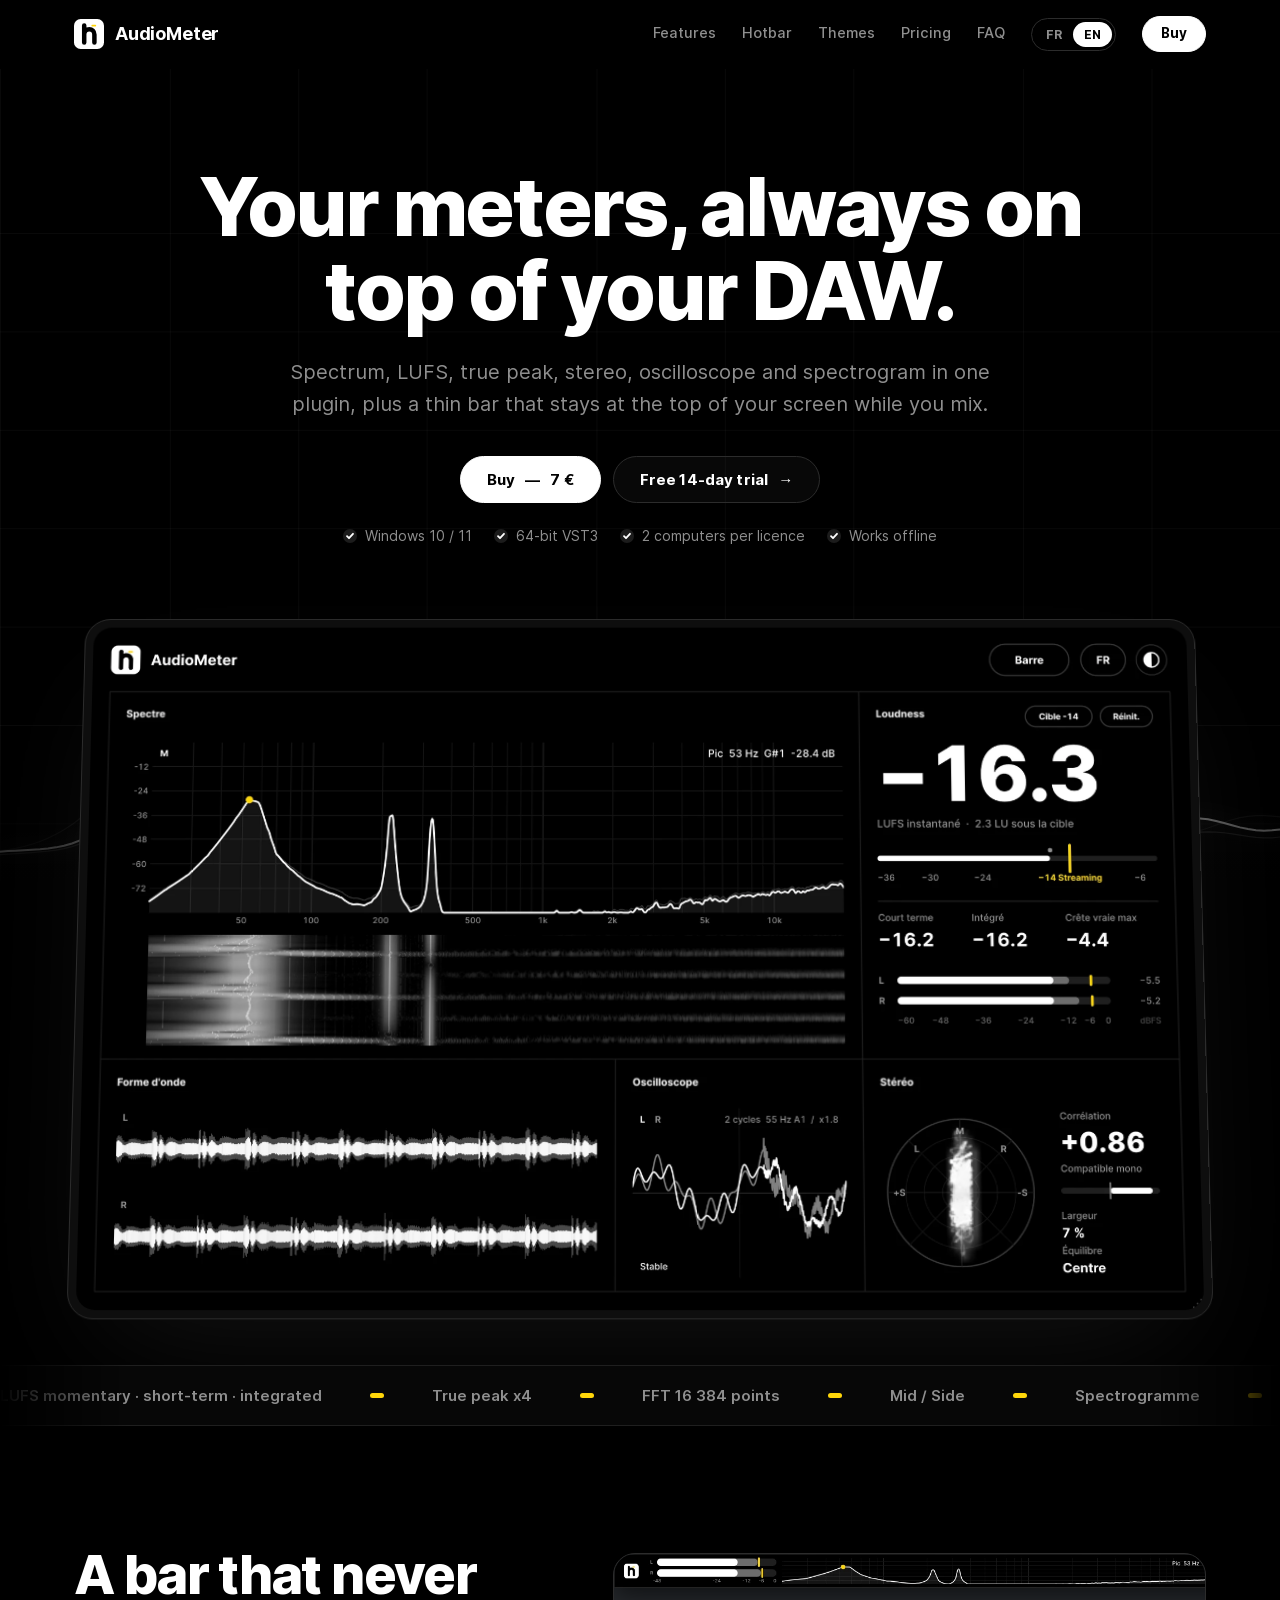
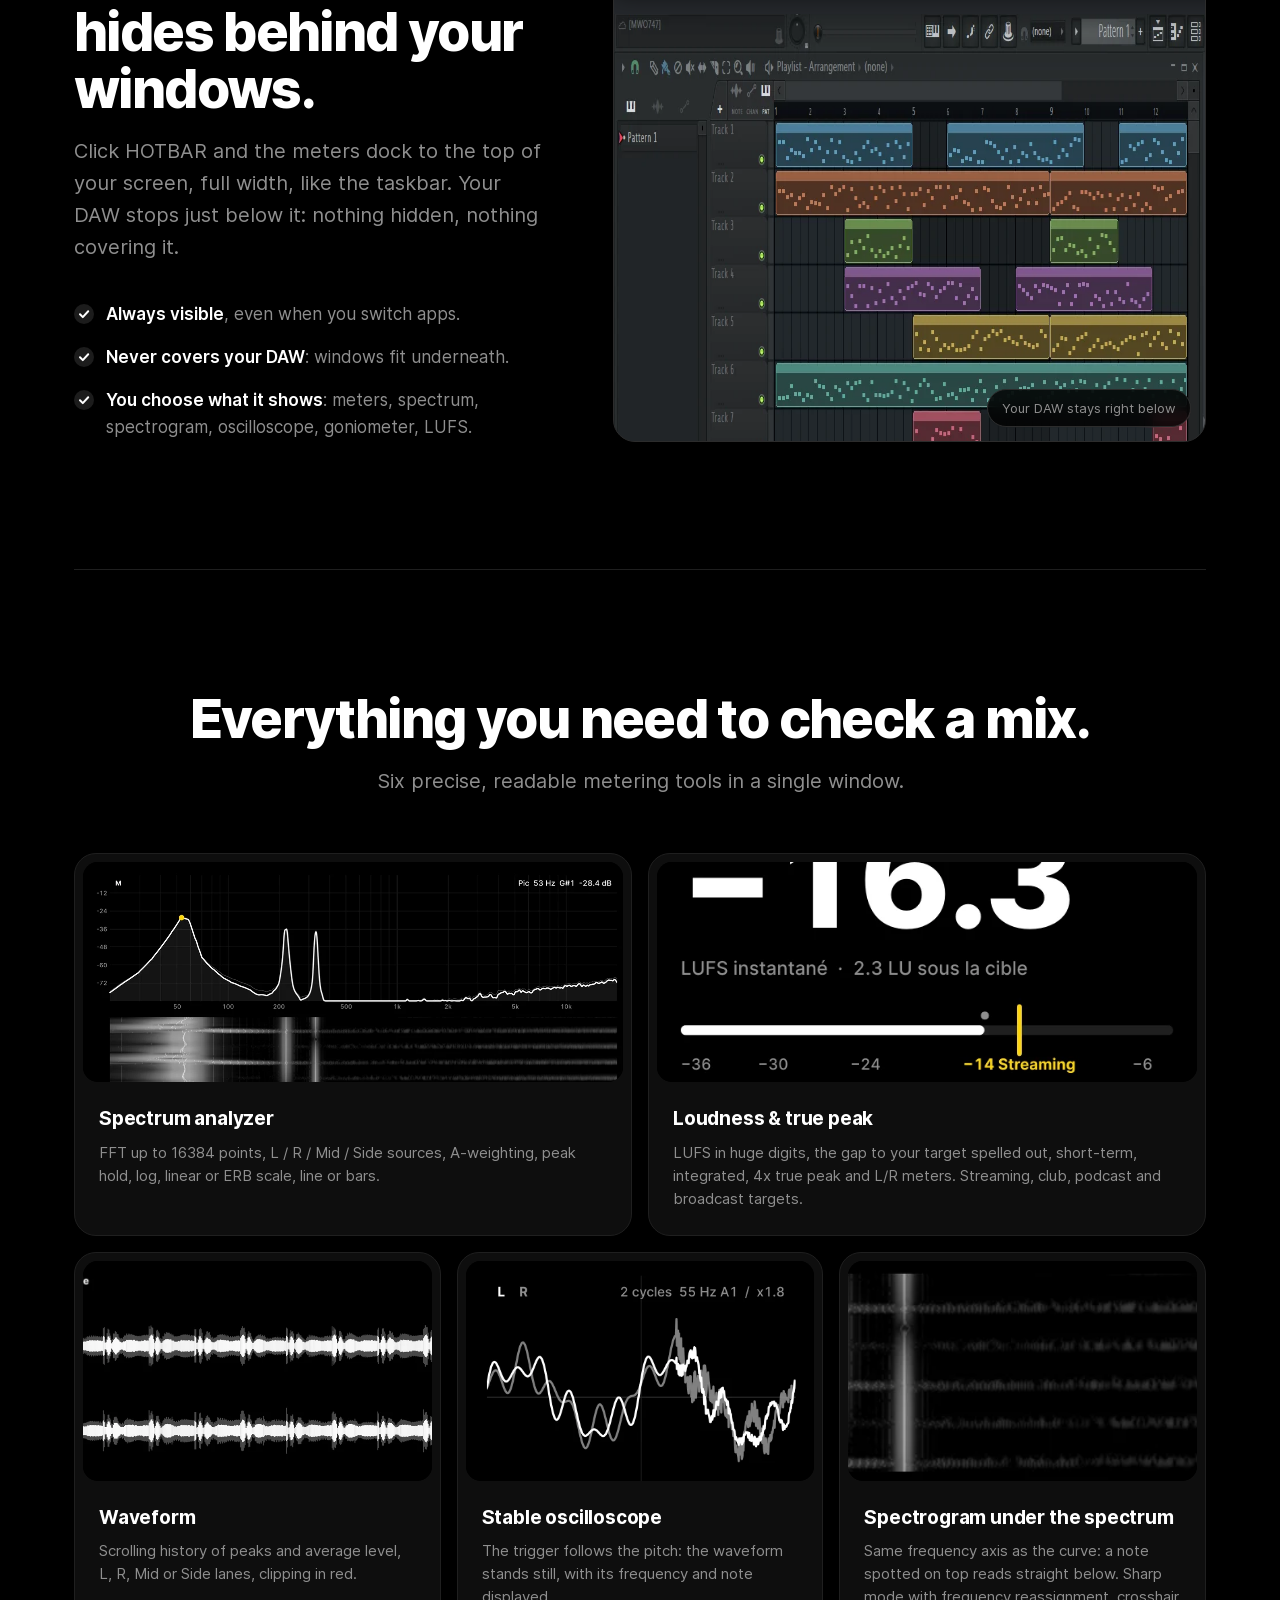
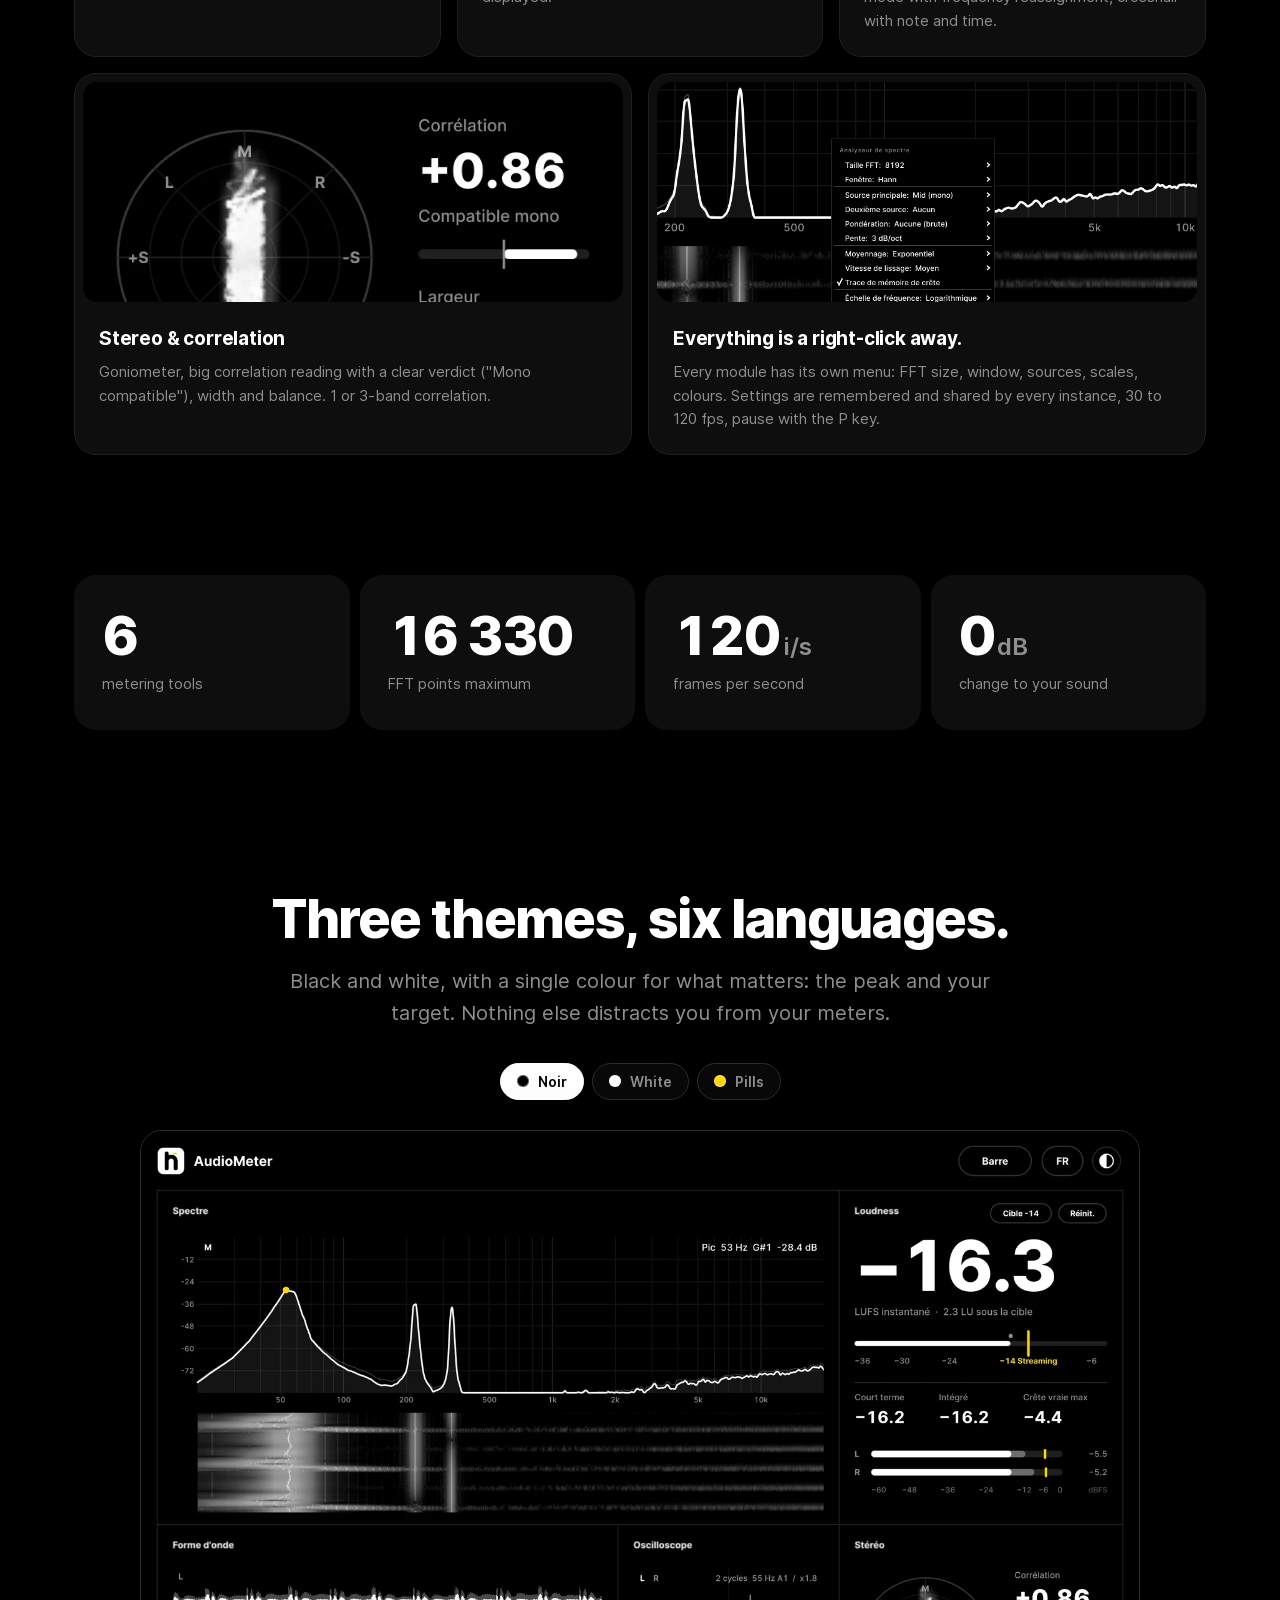
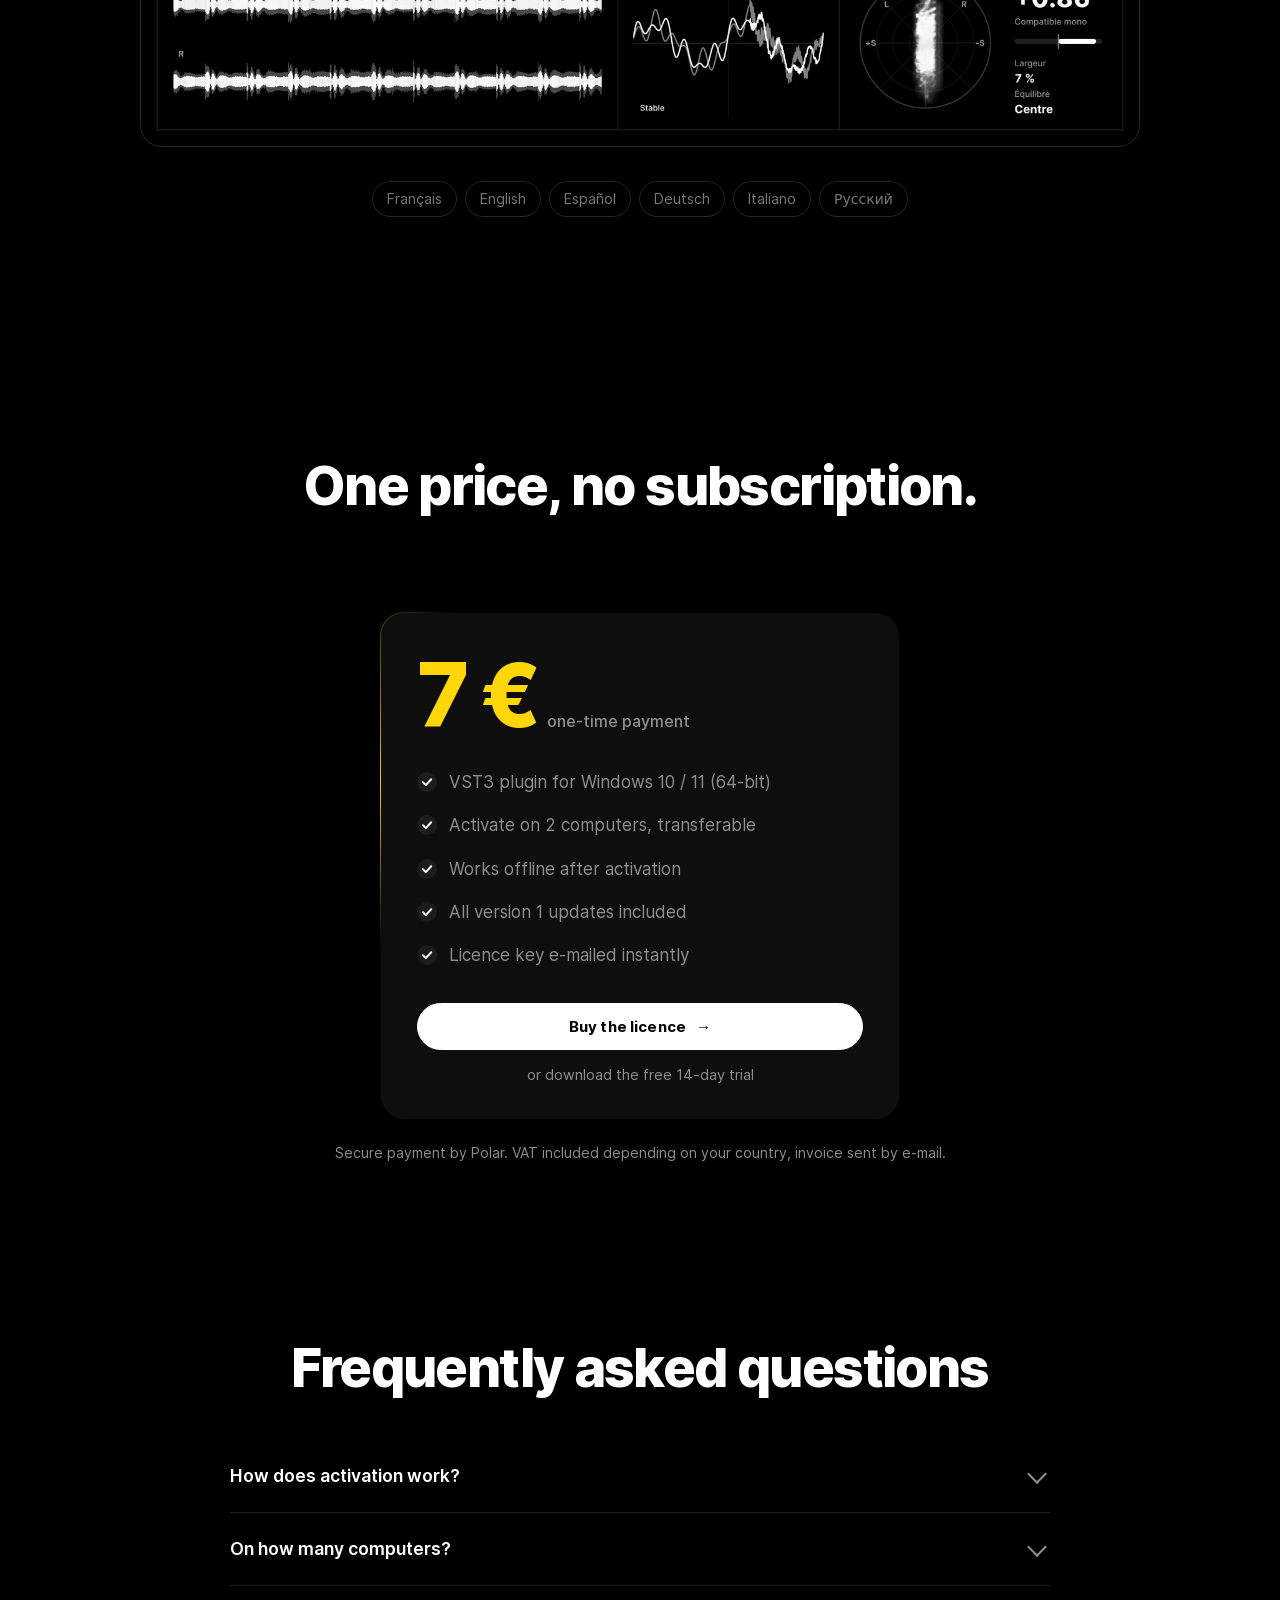
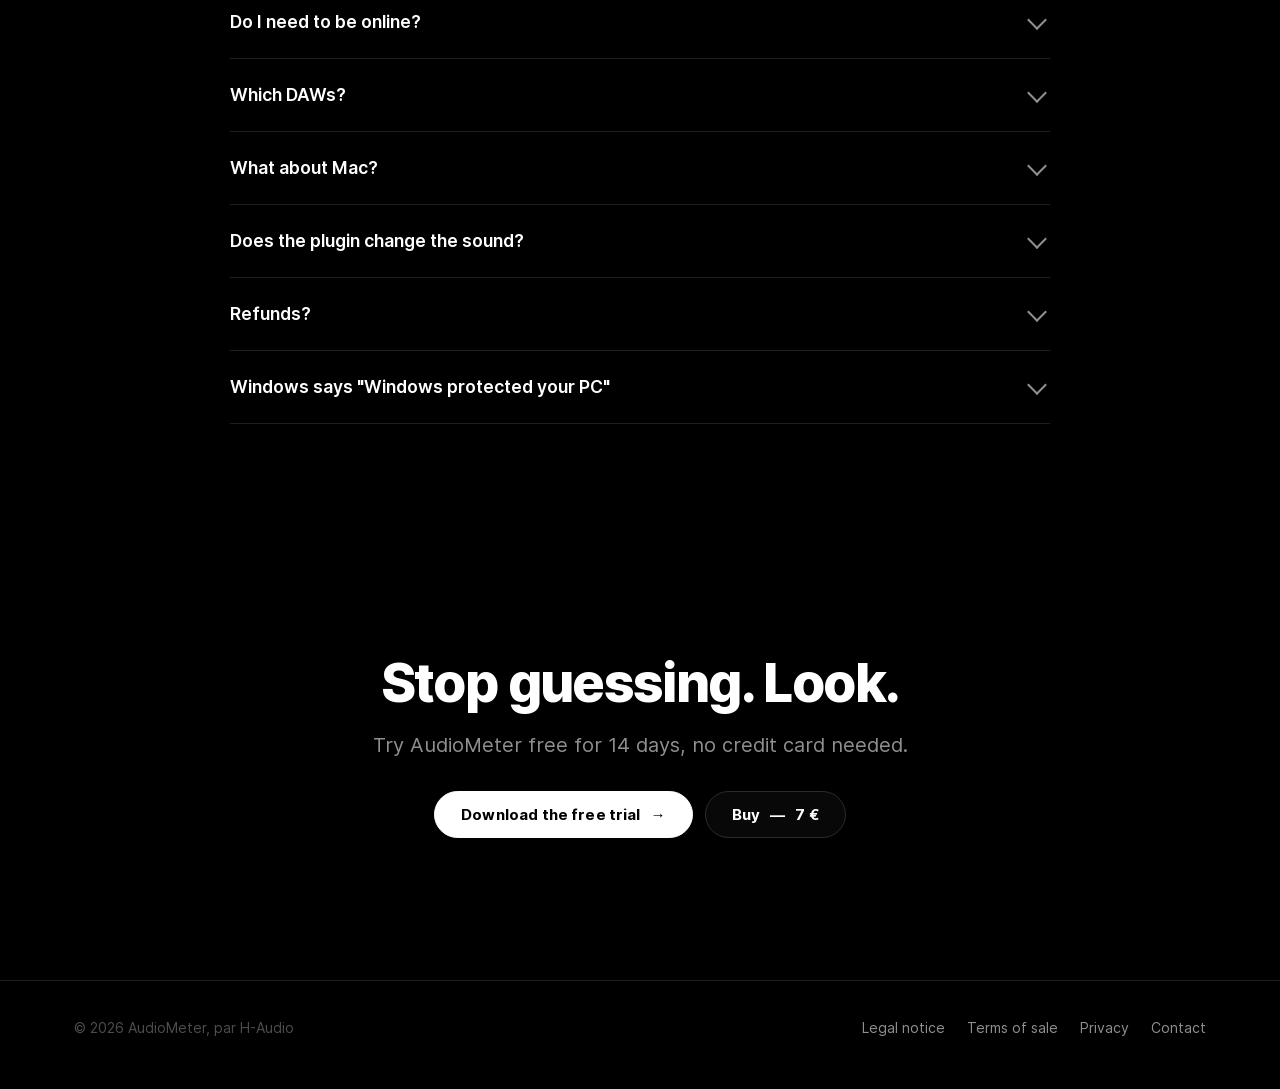
==== commit 4115d8aa: "Add files via upload" ====
--- a/index.html
+++ b/index.html
@@ -5,11 +5,11 @@
 <meta name="viewport" content="width=device-width, initial-scale=1">
 <title>AudioMeter — plugin VST3 de mesure audio</title>
 <meta name="description" content="Spectre, LUFS, true peak, stéréo, oscilloscope et spectrogramme dans un plugin VST3, avec une barre qui reste en haut de l'écran.">
-<meta name="theme-color" content="#0a0c0f">
+<meta name="theme-color" content="#000000">
 <meta property="og:title" content="AudioMeter — plugin VST3 de mesure audio">
 <meta property="og:description" content="Tes mesures, toujours au-dessus de ton DAW.">
 <meta property="og:image" content="https://vuander.github.io/AudioMeter/img/plugin.webp">
-<link rel="icon" href="data:image/svg+xml,%3Csvg xmlns='http://www.w3.org/2000/svg' viewBox='0 0 32 32'%3E%3Crect width='32' height='32' rx='7' fill='%23181b1f'/%3E%3Crect x='7' y='12' width='4' height='13' rx='1' fill='%236fae8c'/%3E%3Crect x='14' y='7' width='4' height='18' rx='1' fill='%238fb3c6'/%3E%3Crect x='21' y='15' width='4' height='10' rx='1' fill='%23c7a57e'/%3E%3C/svg%3E">
+<link rel="icon" href="data:image/svg+xml,%3Csvg xmlns='http://www.w3.org/2000/svg' viewBox='0 0 100 100'%3E%3Crect width='100' height='100' rx='22' fill='%23fff'/%3E%3Cpath d='M34 22v56M34 52c0-12 8-18 17-18s17 6 17 18v26' stroke='%23000' stroke-width='15' stroke-linecap='round' fill='none'/%3E%3Crect x='58' y='19' width='16' height='6' rx='3' fill='%23ffd60a'/%3E%3C/svg%3E">
 <link rel="preload" href="fonts/Inter-ExtraBold.woff2" as="font" type="font/woff2" crossorigin>
 <link rel="stylesheet" href="style.css">
 <script>
@@ -29,7 +29,7 @@
 
 <header class="nav">
   <div class="wrap">
-    <a class="logo" href="#top">AUDIOMETER</a>
+    <a class="logo" href="#top"><svg viewBox="0 0 100 100" aria-hidden="true"><rect width="100" height="100" rx="22" fill="#fff"/><path d="M34 22v56M34 52c0-12 8-18 17-18s17 6 17 18v26" stroke="#000" stroke-width="15" stroke-linecap="round" fill="none"/><rect x="58" y="19" width="16" height="6" rx="3" fill="#ffd60a"/></svg><span>AudioMeter</span></a>
     <nav class="links">
       <a href="#features" data-i18n="nav.features">Fonctions</a>
       <a href="#hotbar" data-i18n="nav.hotbar">Hotbar</a>
@@ -52,7 +52,7 @@
     <canvas id="hero-canvas" aria-hidden="true"></canvas>
     <div class="wrap">
       <div class="hero-copy">
-        <h1 class="reveal" data-i18n-html="hero.title">Tes mesures, toujours <span class="grad">au-dessus de ton DAW.</span></h1>
+        <h1 class="reveal" data-i18n-html="hero.title">Tes mesures, toujours <span class="nw">au-dessus</span> de ton DAW.</h1>
         <p class="lead reveal" style="--d:.1s" data-i18n="hero.lead">Spectre, LUFS, true peak, stéréo, oscilloscope et spectrogramme dans un seul plugin, plus une barre fine qui reste en haut de l'écran pendant que tu mixes.</p>
         <div class="cta reveal" style="--d:.2s">
           <a class="btn primary" href="#price"><span data-i18n="hero.buy">Acheter</span> — <span class="js-price">7 €</span></a>
@@ -74,8 +74,8 @@
 
   <div class="marquee" aria-hidden="true">
     <div class="track">
-      <span>LUFS momentary · short-term · integrated</span><span>True peak x4</span><span>FFT 16 384 points</span><span>Mid / Side</span><span>Spectrogramme</span><span>Oscilloscope stable</span><span>Goniomètre</span><span>Corrélation</span><span>Hotbar</span><span>7 thèmes</span><span>6 langues</span>
-      <span>LUFS momentary · short-term · integrated</span><span>True peak x4</span><span>FFT 16 384 points</span><span>Mid / Side</span><span>Spectrogramme</span><span>Oscilloscope stable</span><span>Goniomètre</span><span>Corrélation</span><span>Hotbar</span><span>7 thèmes</span><span>6 langues</span>
+      <span>LUFS momentary · short-term · integrated</span><span>True peak x4</span><span>FFT 16 384 points</span><span>Mid / Side</span><span>Spectrogramme</span><span>Oscilloscope stable</span><span>Goniomètre</span><span>Corrélation</span><span>Hotbar</span><span>3 thèmes</span><span>6 langues</span>
+      <span>LUFS momentary · short-term · integrated</span><span>True peak x4</span><span>FFT 16 384 points</span><span>Mid / Side</span><span>Spectrogramme</span><span>Oscilloscope stable</span><span>Goniomètre</span><span>Corrélation</span><span>Hotbar</span><span>3 thèmes</span><span>6 langues</span>
     </div>
   </div>
 
@@ -112,11 +112,11 @@
       </div>
       <div class="bento">
         <article class="card wide reveal"><div class="media"><img src="img/f-spec.webp" alt="" loading="lazy"></div><div class="body"><h3 data-i18n="f1.t">Analyseur de spectre</h3><p data-i18n="f1.d">FFT jusqu'à 16384 points, sources L / R / Mid / Side, pondération A, maintien des crêtes, échelle log, linéaire ou ERB, courbe ou barres.</p></div></article>
-        <article class="card wide reveal" style="--d:.08s"><div class="media"><img src="img/f-loud.webp" alt="" loading="lazy" style="object-position:center 30%"></div><div class="body"><h3 data-i18n="f2.t">Loudness & true peak</h3><p data-i18n="f2.d">LUFS momentary, short-term et integrated (ITU-R BS.1770), true peak suréchantillonné x4, PLR, cibles streaming, club, podcast, broadcast.</p></div></article>
-        <article class="card reveal"><div class="media"><img src="img/f-wave.webp" alt="" loading="lazy"></div><div class="body"><h3 data-i18n="f3.t">Forme d'onde</h3><p data-i18n="f3.d">Historique défilant coloré par bande de fréquences (graves, médiums, aigus), pistes L, R, Mid ou Side, écrêtage en rouge.</p></div></article>
+        <article class="card wide reveal" style="--d:.08s"><div class="media"><img src="img/f-loud.webp" alt="" loading="lazy" style="object-position:center 30%"></div><div class="body"><h3 data-i18n="f2.t">Loudness & true peak</h3><p data-i18n="f2.d">Le LUFS en très grand, l'écart à ta cible écrit en toutes lettres, court terme, intégré, true peak x4 et vumètres L/R. Cibles streaming, club, podcast, broadcast.</p></div></article>
+        <article class="card reveal"><div class="media"><img src="img/f-wave.webp" alt="" loading="lazy"></div><div class="body"><h3 data-i18n="f3.t">Forme d'onde</h3><p data-i18n="f3.d">Historique défilant des crêtes et du niveau moyen, pistes L, R, Mid ou Side, écrêtage en rouge.</p></div></article>
         <article class="card reveal" style="--d:.08s"><div class="media"><img src="img/f-osc.webp" alt="" loading="lazy"></div><div class="body"><h3 data-i18n="f4.t">Oscilloscope stable</h3><p data-i18n="f4.d">Le déclenchement suit la hauteur de la note : la forme d'onde reste immobile, avec la fréquence et la note affichées.</p></div></article>
-        <article class="card reveal" style="--d:.16s"><div class="media"><img src="img/f-sgram.webp" alt="" loading="lazy"></div><div class="body"><h3 data-i18n="f5.t">Spectrogramme net</h3><p data-i18n="f5.d">Mode net par réassignation en fréquence, clavier de piano, zoom en fréquence, réticule avec note et temps.</p></div></article>
-        <article class="card wide reveal"><div class="media"><img src="img/f-stereo.webp" alt="" loading="lazy" style="object-position:center 30%"></div><div class="body"><h3 data-i18n="f6.t">Stéréo & corrélation</h3><p data-i18n="f6.d">Goniomètre Lissajous ou nuage de points par bande, corrélation sur 1 ou 3 bandes, largeur, balance.</p></div></article>
+        <article class="card reveal" style="--d:.16s"><div class="media"><img src="img/f-sgram.webp" alt="" loading="lazy"></div><div class="body"><h3 data-i18n="f5.t">Spectrogramme sous le spectre</h3><p data-i18n="f5.d">Même axe de fréquences que la courbe : une note repérée en haut se lit juste en dessous. Mode net par réassignation, réticule avec note et temps.</p></div></article>
+        <article class="card wide reveal"><div class="media"><img src="img/f-stereo.webp" alt="" loading="lazy" style="object-position:center 30%"></div><div class="body"><h3 data-i18n="f6.t">Stéréo & corrélation</h3><p data-i18n="f6.d">Goniomètre, corrélation en grand avec un verdict clair (« Compatible mono »), largeur et équilibre. Corrélation sur 1 ou 3 bandes.</p></div></article>
         <article class="card wide reveal" style="--d:.08s"><div class="media"><img src="img/f-menu.webp" alt="" loading="lazy" style="object-position:center top"></div><div class="body"><h3 data-i18n="settings.title">Tout se règle au clic droit.</h3><p data-i18n="settings.d">Chaque module a son menu : taille de FFT, fenêtre, sources, échelles, couleurs. Réglages mémorisés et partagés entre toutes les instances, 30 à 120 images/s, pause avec la touche P.</p></div></article>
       </div>
     </div>
@@ -137,25 +137,17 @@
   <!-- Thèmes et langues -->
   <section id="themes" style="padding-top:40px">
     <div class="wrap center">
-      <h2 class="reveal" data-i18n="themes.title">Sept thèmes sobres, six langues.</h2>
-      <p class="lead reveal" style="--d:.1s" data-i18n="themes.lead">Des fonds neutres et une seule couleur d'accent, pour lire les mesures sans fatigue pendant les longues sessions.</p>
+      <h2 class="reveal" data-i18n="themes.title">Trois thèmes, six langues.</h2>
+      <p class="lead reveal" style="--d:.1s" data-i18n="themes.lead">Noir et blanc, une seule couleur pour ce qui compte : la crête et ta cible. Rien d'autre ne te distrait de tes mesures.</p>
       <div class="tabs reveal" role="tablist" style="--d:.15s">
-        <button role="tab" data-theme="graphite" aria-selected="true"><i style="background:#8fb3c6"></i>Graphite</button>
-        <button role="tab" data-theme="carbon"><i style="background:#d5d7da"></i>Carbon</button>
-        <button role="tab" data-theme="slate"><i style="background:#7fa6c8"></i>Slate</button>
-        <button role="tab" data-theme="walnut"><i style="background:#c7a57e"></i>Walnut</button>
-        <button role="tab" data-theme="oxblood"><i style="background:#b0525f"></i>Oxblood</button>
-        <button role="tab" data-theme="studio"><i style="background:#f1f3f5"></i>Studio</button>
-        <button role="tab" data-theme="paper"><i style="background:#efe8dc"></i>Paper</button>
+        <button role="tab" data-theme="noir" aria-selected="true"><i style="background:#000"></i>Noir</button>
+        <button role="tab" data-theme="blanc"><i style="background:#fff"></i><span data-i18n="theme.blanc">Blanc</span></button>
+        <button role="tab" data-theme="pilules"><i style="background:#ffd60a"></i><span data-i18n="theme.pilules">Pilules</span></button>
       </div>
       <div class="theme-stack reveal" style="--d:.2s">
-        <img class="on" data-theme="graphite" src="img/theme-graphite.webp" alt="Thème Graphite" loading="lazy">
-        <img data-theme="carbon" src="img/theme-carbon.webp" alt="Thème Carbon" loading="lazy">
-        <img data-theme="slate" src="img/theme-slate.webp" alt="Thème Slate" loading="lazy">
-        <img data-theme="walnut" src="img/theme-walnut.webp" alt="Thème Walnut" loading="lazy">
-        <img data-theme="oxblood" src="img/theme-oxblood.webp" alt="Thème Oxblood" loading="lazy">
-        <img data-theme="studio" src="img/theme-studio.webp" alt="Thème Studio" loading="lazy">
-        <img data-theme="paper" src="img/theme-paper.webp" alt="Thème Paper" loading="lazy">
+        <img class="on" data-theme="noir" src="img/theme-noir.webp" alt="Thème Noir" loading="lazy">
+        <img data-theme="blanc" src="img/theme-blanc.webp" alt="Thème Blanc" loading="lazy">
+        <img data-theme="pilules" src="img/theme-pilules.webp" alt="Thème Pilules" loading="lazy">
       </div>
       <div class="langs reveal"><span>Français</span><span>English</span><span>Español</span><span>Deutsch</span><span>Italiano</span><span>Русский</span></div>
     </div>
@@ -204,7 +196,7 @@
   <!-- Appel final -->
   <section class="final">
     <div class="wrap">
-      <h2 class="reveal" data-i18n-html="final.title">Arrête de deviner. <span class="grad">Regarde.</span></h2>
+      <h2 class="reveal" data-i18n-html="final.title">Arrête de deviner. Regarde.</h2>
       <p class="lead reveal" style="--d:.1s" data-i18n="final.lead">Essaie AudioMeter gratuitement pendant 14 jours, sans carte bancaire.</p>
       <div class="cta reveal" style="--d:.2s">
         <a class="btn primary js-download" href="#"><span data-i18n="final.trial">Télécharger l'essai gratuit</span> <span class="arrow">→</span></a>
@@ -216,7 +208,7 @@
 
 <footer>
   <div class="wrap">
-    <span>© <span class="js-year">2026</span> AudioMeter · H-Audio</span>
+    <span>© <span class="js-year">2026</span> AudioMeter, par H-Audio</span>
     <nav>
       <a href="mentions-legales.html" data-i18n="foot.legal">Mentions légales</a>
       <a href="cgv.html" data-i18n="foot.terms">Conditions de vente</a>
--- a/style.css
+++ b/style.css
@@ -1,27 +1,25 @@
-/* AudioMeter — site de présentation (v2) */
+/* AudioMeter — site de présentation (v3, direction artistique H-Audio : noir, blanc, un seul accent jaune) */
 @font-face { font-family: "Inter"; src: url("fonts/Inter-Regular.woff2") format("woff2"); font-weight: 400; font-display: swap; }
 @font-face { font-family: "Inter"; src: url("fonts/Inter-Medium.woff2") format("woff2"); font-weight: 500; font-display: swap; }
 @font-face { font-family: "Inter"; src: url("fonts/Inter-SemiBold.woff2") format("woff2"); font-weight: 600; font-display: swap; }
 @font-face { font-family: "Inter"; src: url("fonts/Inter-Bold.woff2") format("woff2"); font-weight: 700; font-display: swap; }
 @font-face { font-family: "Inter"; src: url("fonts/Inter-ExtraBold.woff2") format("woff2"); font-weight: 800; font-display: swap; }
-@font-face { font-family: "Orbitron"; src: url("fonts/Orbitron-Variable.ttf") format("truetype"); font-weight: 400 900; font-display: swap; }
-@font-face { font-family: "JB Mono"; src: url("fonts/JetBrainsMono-ExtraBold.ttf") format("truetype"); font-weight: 800; font-display: swap; }
 
 :root {
-  --bg: #0a0c0f;
-  --bg-2: #0f1216;
-  --panel: #14171c;
-  --panel-2: #181c22;
-  --line: rgba(255, 255, 255, .07);
-  --line-2: rgba(255, 255, 255, .12);
-  --text: #eceef1;
-  --dim: #979ea8;
-  --faint: #5b626c;
-  --accent: #8fb3c6;
-  --accent-2: #bcd6e3;
-  --green: #6fae8c;
-  --brass: #c7a57e;
-  --radius: 16px;
+  --bg: #000;
+  --bg-2: #070707;
+  --panel: #0e0e0e;
+  --panel-2: #121212;
+  --line: #1f1f1f;
+  --line-2: #2c2c2c;
+  --text: #fff;
+  --dim: #8f8f8f;
+  --faint: #4d4d4d;
+  --accent: #ffd60a;       /* repère unique, comme la crête et la cible dans le plugin */
+  --accent-2: #fff;
+  --green: #fff;
+  --brass: #ffd60a;
+  --radius: 22px;
   --max: 1180px;
   --ease: cubic-bezier(.22, 1, .36, 1);
 }
@@ -34,39 +32,36 @@
   -webkit-font-smoothing: antialiased; overflow-x: hidden;
 }
 img, video { max-width: 100%; display: block; }
-a { color: var(--accent-2); text-decoration: none; }
+a { color: var(--text); text-decoration: none; }
 a:hover { text-decoration: underline; }
-::selection { background: rgba(143, 179, 198, .35); }
+::selection { background: var(--accent); color: #000; }
 
 .wrap { max-width: var(--max); margin: 0 auto; padding: 0 24px; }
-.mono { font-family: "JB Mono", ui-monospace, Consolas, monospace; font-weight: 800; letter-spacing: .08em; text-transform: uppercase; }
+.mono { font-feature-settings: "tnum"; }
 .muted { color: var(--dim); }
+.nw { white-space: nowrap; }
 .small { font-size: 14px; }
 
-/* grain léger sur toute la page */
-body::after {
-  content: ""; position: fixed; inset: 0; pointer-events: none; z-index: 100; opacity: .035;
-  background-image: url("data:image/svg+xml,%3Csvg xmlns='http://www.w3.org/2000/svg' width='160' height='160'%3E%3Cfilter id='n'%3E%3CfeTurbulence type='fractalNoise' baseFrequency='.9' numOctaves='2' stitchTiles='stitch'/%3E%3C/filter%3E%3Crect width='100%25' height='100%25' filter='url(%23n)'/%3E%3C/svg%3E");
-}
 
 /* --- Navigation ------------------------------------------------------------ */
 header.nav {
   position: sticky; top: 0; z-index: 50;
-  background: rgba(10, 12, 15, .55); backdrop-filter: saturate(140%) blur(14px); -webkit-backdrop-filter: saturate(140%) blur(14px);
+  background: rgba(0, 0, 0, .6); backdrop-filter: saturate(140%) blur(14px); -webkit-backdrop-filter: saturate(140%) blur(14px);
   border-bottom: 1px solid transparent; transition: background .4s var(--ease), border-color .4s var(--ease);
 }
-header.nav.scrolled { background: rgba(10, 12, 15, .82); border-bottom-color: var(--line); }
+header.nav.scrolled { background: rgba(0, 0, 0, .85); border-bottom-color: var(--line); }
 header.nav .wrap { display: flex; align-items: center; gap: 26px; height: 68px; }
-.logo { font-family: "Orbitron", sans-serif; font-size: 19px; letter-spacing: .16em; color: var(--text); font-weight: 500; }
+.logo { display: inline-flex; align-items: center; gap: 11px; font-size: 18px; font-weight: 700; letter-spacing: -.01em; color: var(--text); }
+.logo svg { width: 30px; height: 30px; flex: none; }
 .logo:hover { text-decoration: none; }
 nav.links { display: flex; gap: 26px; margin-left: auto; }
 nav.links a { color: var(--dim); font-size: 14.5px; font-weight: 500; position: relative; transition: color .25s; }
-nav.links a::after { content: ""; position: absolute; left: 0; right: 0; bottom: -6px; height: 1px; background: var(--accent); transform: scaleX(0); transition: transform .35s var(--ease); }
+nav.links a::after { content: ""; position: absolute; left: 0; right: 0; bottom: -6px; height: 2px; border-radius: 1px; background: var(--accent); transform: scaleX(0); transition: transform .35s var(--ease); }
 nav.links a:hover { color: var(--text); text-decoration: none; }
 nav.links a:hover::after { transform: scaleX(1); }
 .lang { display: flex; border: 1px solid var(--line-2); border-radius: 999px; padding: 3px; }
-.lang button { background: none; border: 0; color: var(--dim); padding: 5px 11px; font: 800 11.5px "JB Mono", monospace; cursor: pointer; border-radius: 999px; transition: .25s; }
-.lang button[aria-pressed="true"] { background: rgba(255, 255, 255, .09); color: var(--text); }
+.lang button { background: none; border: 0; color: var(--dim); padding: 5px 11px; font: 700 12px "Inter", sans-serif; cursor: pointer; border-radius: 999px; transition: .25s; }
+.lang button[aria-pressed="true"] { background: var(--text); color: #000; }
 
 /* --- Boutons ---------------------------------------------------------------- */
 .btn {
@@ -76,15 +71,8 @@
   cursor: pointer; white-space: nowrap; transition: transform .3s var(--ease), border-color .3s, background .3s, box-shadow .3s;
 }
 .btn:hover { text-decoration: none; transform: translateY(-2px); border-color: rgba(255, 255, 255, .22); background: rgba(255, 255, 255, .06); }
-.btn.primary { background: linear-gradient(180deg, #cfe3ee, #9dbfd1); color: #0b0f13; border-color: transparent; box-shadow: 0 10px 34px -10px rgba(143, 179, 198, .65), inset 0 1px 0 rgba(255, 255, 255, .6); }
-.btn.primary:hover { box-shadow: 0 16px 44px -12px rgba(143, 179, 198, .85), inset 0 1px 0 rgba(255, 255, 255, .6); background: linear-gradient(180deg, #dcecf4, #a9c9da); }
-/* reflet qui balaie le bouton */
-.btn.primary::after {
-  content: ""; position: absolute; top: 0; bottom: 0; width: 60px; left: -90px;
-  background: linear-gradient(100deg, transparent, rgba(255, 255, 255, .75), transparent);
-  transform: skewX(-18deg); animation: shine 4.8s var(--ease) infinite 1.2s;
-}
-@keyframes shine { 0% { left: -90px; } 22%, 100% { left: calc(100% + 60px); } }
+.btn.primary { background: var(--text); color: #000; border-color: var(--text); }
+.btn.primary:hover { background: #e9e9e9; border-color: #e9e9e9; }
 .btn.small { padding: 10px 18px; font-size: 13.5px; }
 .btn .arrow { transition: transform .3s var(--ease); }
 .btn:hover .arrow { transform: translateX(3px); }
@@ -97,8 +85,8 @@
 p.lead { font-size: clamp(17px, 1.6vw, 20px); color: var(--dim); max-width: 700px; margin: 0 0 30px; }
 .center { text-align: center; }
 .center p.lead { margin-left: auto; margin-right: auto; }
-.grad { background: linear-gradient(92deg, #ffffff 0%, var(--accent-2) 45%, var(--accent) 100%); -webkit-background-clip: text; background-clip: text; color: transparent; }
-.divider { height: 1px; background: linear-gradient(90deg, transparent, var(--line-2), transparent); }
+.grad { color: var(--dim); }
+.divider { height: 1px; background: var(--line); }
 
 /* apparition au défilement */
 .reveal { opacity: 0; transform: translateY(28px); filter: blur(6px); transition: opacity 1s var(--ease), transform 1s var(--ease), filter 1s var(--ease); transition-delay: var(--d, 0s); }
@@ -107,90 +95,81 @@
 /* --- Accroche --------------------------------------------------------------- */
 .hero { padding: 96px 0 40px; overflow: hidden; }
 #hero-canvas { position: absolute; left: 0; top: 0; width: 100%; height: 820px; z-index: 0; }
-.hero::before { /* halo */
-  content: ""; position: absolute; left: 50%; top: -260px; width: 1100px; height: 700px; transform: translateX(-50%);
-  background: radial-gradient(closest-side, rgba(143, 179, 198, .18), transparent); pointer-events: none; z-index: 0;
-}
 .hero .wrap { position: relative; z-index: 1; }
 .hero-copy { text-align: center; max-width: 920px; margin: 0 auto; }
 .hero-copy p.lead { margin: 0 auto 36px; }
 .cta { display: flex; flex-wrap: wrap; gap: 12px; justify-content: center; margin-bottom: 22px; }
 .facts { display: flex; flex-wrap: wrap; justify-content: center; gap: 8px 22px; font-size: 14px; color: var(--dim); }
 .facts span { display: inline-flex; align-items: center; gap: 8px; }
-.facts span::before { content: ""; width: 14px; height: 14px; border-radius: 50%; background: rgba(111, 174, 140, .18) url("data:image/svg+xml,%3Csvg xmlns='http://www.w3.org/2000/svg' viewBox='0 0 14 14'%3E%3Cpath d='M4 7.2l2 2 4-4.4' fill='none' stroke='%236fae8c' stroke-width='1.8' stroke-linecap='round' stroke-linejoin='round'/%3E%3C/svg%3E") center/14px no-repeat; }
+.facts span::before { content: ""; width: 14px; height: 14px; border-radius: 50%; background: #1c1c1c url("data:image/svg+xml,%3Csvg xmlns='http://www.w3.org/2000/svg' viewBox='0 0 14 14'%3E%3Cpath d='M4 7.2l2 2 4-4.4' fill='none' stroke='%23ffffff' stroke-width='1.8' stroke-linecap='round' stroke-linejoin='round'/%3E%3C/svg%3E") center/14px no-repeat; }
 
 .stage { perspective: 1600px; margin-top: 72px; }
 .device {
-  position: relative; border-radius: 18px; padding: 10px; background: linear-gradient(180deg, rgba(255, 255, 255, .09), rgba(255, 255, 255, .02));
-  border: 1px solid var(--line-2); box-shadow: 0 50px 120px -30px rgba(0, 0, 0, .9), 0 0 0 1px rgba(0, 0, 0, .6);
+  position: relative; border-radius: 26px; padding: 8px; background: var(--panel);
+  border: 1px solid var(--line-2); box-shadow: 0 50px 120px -40px rgba(255, 255, 255, .08);
   transform-origin: 50% 0; transform: rotateX(var(--tilt, 22deg)) scale(var(--scale, .9)); will-change: transform;
 }
-.device::before { /* lueur sous l'appareil */
-  content: ""; position: absolute; inset: 12% 6% -10%; z-index: -1; filter: blur(70px);
-  background: radial-gradient(closest-side, rgba(143, 179, 198, .35), transparent);
-}
-.device video, .device img { width: 100%; height: auto; border-radius: 10px; aspect-ratio: 1600 / 987; background: #111; object-fit: cover; }
+.device video, .device img { width: 100%; height: auto; border-radius: 19px; aspect-ratio: 1600 / 987; background: #000; object-fit: cover; }
 
 /* bandeau défilant */
 .marquee { border-top: 1px solid var(--line); border-bottom: 1px solid var(--line); background: var(--bg-2); overflow: hidden; padding: 20px 0; -webkit-mask-image: linear-gradient(90deg, transparent, #000 10%, #000 90%, transparent); mask-image: linear-gradient(90deg, transparent, #000 10%, #000 90%, transparent); }
 .marquee .track { display: flex; gap: 48px; width: max-content; animation: marquee 38s linear infinite; }
-.marquee span { font: 800 13px "JB Mono", monospace; letter-spacing: .12em; text-transform: uppercase; color: var(--dim); display: inline-flex; align-items: center; gap: 48px; white-space: nowrap; }
-.marquee span::after { content: ""; width: 5px; height: 5px; border-radius: 50%; background: var(--accent); opacity: .7; }
+.marquee span { font: 600 15px "Inter", sans-serif; color: var(--dim); display: inline-flex; align-items: center; gap: 48px; white-space: nowrap; }
+.marquee span::after { content: ""; width: 14px; height: 5px; border-radius: 3px; background: var(--accent); }
 @keyframes marquee { to { transform: translateX(-50%); } }
 
 /* --- Hotbar ----------------------------------------------------------------- */
 .split { display: grid; grid-template-columns: 1fr 1.25fr; gap: 64px; align-items: center; }
 .desk {
-  position: relative; border-radius: 16px; overflow: hidden; border: 1px solid var(--line-2); background: #25282c;
+  position: relative; border-radius: 16px; overflow: hidden; border: 1px solid var(--line-2); background: #25282c; border-radius: 22px;
   box-shadow: 0 40px 90px -30px rgba(0, 0, 0, .85); aspect-ratio: 1030 / 850;
 }
 .desk .daw { position: absolute; left: 0; right: 0; top: 0; width: 100%; transition: transform 1.2s var(--ease) .35s; }
 .desk .bar { position: absolute; left: 0; top: 0; width: 248.5%; max-width: none; transform: translateY(-105%); transition: transform 1.2s var(--ease) .35s; box-shadow: 0 8px 24px rgba(0, 0, 0, .55); }
 .desk.in .bar { transform: translateY(0); }
-.desk.in .daw { transform: translateY(9.88%); }
-.desk-label { position: absolute; right: 14px; bottom: 14px; padding: 8px 14px; border-radius: 999px; background: rgba(10, 12, 15, .75); backdrop-filter: blur(8px); border: 1px solid var(--line-2); font-size: 13px; color: var(--dim); opacity: 0; transform: translateY(8px); transition: 1s var(--ease) 1.4s; }
+.desk.in .daw { transform: translateY(7.06%); }
+.desk-label { position: absolute; right: 14px; bottom: 14px; padding: 8px 14px; border-radius: 999px; background: rgba(0, 0, 0, .8); backdrop-filter: blur(8px); border: 1px solid var(--line-2); font-size: 13px; color: var(--dim); opacity: 0; transform: translateY(8px); transition: 1s var(--ease) 1.4s; }
 .desk.in .desk-label { opacity: 1; transform: none; }
 ul.ticks { list-style: none; padding: 0; margin: 22px 0 0; }
 ul.ticks li { padding: 8px 0 8px 32px; position: relative; color: var(--dim); }
-ul.ticks li::before { content: ""; position: absolute; left: 0; top: 11px; width: 20px; height: 20px; border-radius: 50%; background: rgba(111, 174, 140, .14) url("data:image/svg+xml,%3Csvg xmlns='http://www.w3.org/2000/svg' viewBox='0 0 20 20'%3E%3Cpath d='M6 10.3l2.8 2.8L14.2 7.3' fill='none' stroke='%236fae8c' stroke-width='2' stroke-linecap='round' stroke-linejoin='round'/%3E%3C/svg%3E") center/20px no-repeat; }
+ul.ticks li::before { content: ""; position: absolute; left: 0; top: 11px; width: 20px; height: 20px; border-radius: 50%; background: #1c1c1c url("data:image/svg+xml,%3Csvg xmlns='http://www.w3.org/2000/svg' viewBox='0 0 20 20'%3E%3Cpath d='M6 10.3l2.8 2.8L14.2 7.3' fill='none' stroke='%23ffffff' stroke-width='2' stroke-linecap='round' stroke-linejoin='round'/%3E%3C/svg%3E") center/20px no-repeat; }
 ul.ticks li b { color: var(--text); font-weight: 600; }
 
 /* --- Fonctions (grille « bento ») ------------------------------------------- */
 .bento { display: grid; grid-template-columns: repeat(6, 1fr); gap: 16px; margin-top: 56px; }
 .card {
   --mx: 50%; --my: 0%;
-  position: relative; grid-column: span 2; border-radius: var(--radius); background: linear-gradient(180deg, var(--panel-2), var(--panel));
+  position: relative; grid-column: span 2; border-radius: var(--radius); background: var(--panel);
   border: 1px solid var(--line); overflow: hidden; isolation: isolate; transition: border-color .4s, transform .5s var(--ease);
 }
 .card.wide { grid-column: span 3; }
 .card::before { /* halo qui suit la souris */
   content: ""; position: absolute; inset: 0; z-index: -1; opacity: 0; transition: opacity .4s;
-  background: radial-gradient(420px circle at var(--mx) var(--my), rgba(143, 179, 198, .16), transparent 60%);
+  background: radial-gradient(420px circle at var(--mx) var(--my), rgba(255, 255, 255, .06), transparent 60%);
 }
 .card::after { /* bordure éclairée */
   content: ""; position: absolute; inset: 0; border-radius: inherit; padding: 1px; pointer-events: none; opacity: 0; transition: opacity .4s;
-  background: radial-gradient(300px circle at var(--mx) var(--my), rgba(188, 214, 227, .55), transparent 60%);
+  background: radial-gradient(300px circle at var(--mx) var(--my), rgba(255, 214, 10, .7), transparent 60%);
   -webkit-mask: linear-gradient(#000 0 0) content-box, linear-gradient(#000 0 0); -webkit-mask-composite: xor; mask-composite: exclude;
 }
 .card:hover { transform: translateY(-3px); border-color: var(--line-2); }
 .card:hover::before, .card:hover::after { opacity: 1; }
-.card .media { height: 220px; overflow: hidden; border-bottom: 1px solid var(--line); background: #0d0f12; }
+.card .media { height: 220px; overflow: hidden; background: #000; margin: 8px 8px 0; border-radius: 15px; }
 .card .media img { width: 100%; height: 100%; object-fit: cover; object-position: center; transform: scale(1.02); transition: transform 1.2s var(--ease); }
 .card:hover .media img { transform: scale(1.07); }
 .card .body { padding: 22px 24px 24px; }
 .card p { margin: 0; color: var(--dim); font-size: 15px; line-height: 1.55; }
 
 /* --- Chiffres --------------------------------------------------------------- */
-.stats { display: grid; grid-template-columns: repeat(4, 1fr); border: 1px solid var(--line); border-radius: var(--radius); background: var(--bg-2); overflow: hidden; }
-.stat { padding: 36px 28px; border-right: 1px solid var(--line); }
-.stat:last-child { border-right: 0; }
-.stat .num { font-size: clamp(36px, 4vw, 52px); font-weight: 800; letter-spacing: -.03em; line-height: 1; }
+.stats { display: grid; grid-template-columns: repeat(4, 1fr); gap: 10px; }
+.stat { padding: 34px 28px; background: var(--panel); border-radius: var(--radius); }
+.stat .num { font-size: clamp(38px, 4.2vw, 58px); font-weight: 800; letter-spacing: -.04em; line-height: 1; font-feature-settings: "tnum"; white-space: nowrap; }
 .stat .num small { font-size: .45em; color: var(--dim); font-weight: 600; margin-left: 4px; letter-spacing: 0; }
 .stat .lab { color: var(--dim); font-size: 14.5px; margin-top: 10px; }
 
 /* --- Réglages : capture avec inclinaison 3D --------------------------------- */
 .tilt { transform-style: preserve-3d; transition: transform .5s var(--ease); will-change: transform; }
-.frame { border-radius: 16px; padding: 8px; background: linear-gradient(180deg, rgba(255, 255, 255, .08), rgba(255, 255, 255, .02)); border: 1px solid var(--line-2); box-shadow: 0 40px 90px -30px rgba(0, 0, 0, .85); }
+.frame { border-radius: 22px; padding: 8px; background: var(--panel); border: 1px solid var(--line-2); box-shadow: 0 40px 90px -30px rgba(0, 0, 0, .85); }
 .frame img { border-radius: 10px; }
 
 /* --- Thèmes ----------------------------------------------------------------- */
@@ -199,11 +178,11 @@
   display: inline-flex; align-items: center; gap: 9px; padding: 9px 16px; border-radius: 999px; cursor: pointer;
   background: rgba(255, 255, 255, .03); border: 1px solid var(--line-2); color: var(--dim); font: 600 14px "Inter", sans-serif; transition: .3s var(--ease);
 }
-.tabs button i { width: 12px; height: 12px; border-radius: 50%; box-shadow: inset 0 0 0 1px rgba(255, 255, 255, .25); }
+.tabs button i { width: 12px; height: 12px; border-radius: 50%; box-shadow: inset 0 0 0 1px rgba(255, 255, 255, .35); }
 .tabs button:hover { color: var(--text); border-color: rgba(255, 255, 255, .22); }
-.tabs button[aria-selected="true"] { color: #0b0f13; background: var(--text); border-color: var(--text); }
+.tabs button[aria-selected="true"] { color: #000; background: var(--text); border-color: var(--text); }
 .theme-stack { position: relative; max-width: 1000px; margin: 0 auto; aspect-ratio: 1600 / 987; }
-.theme-stack img { position: absolute; inset: 0; width: 100%; height: 100%; border-radius: 14px; border: 1px solid var(--line-2); opacity: 0; transform: scale(.985); transition: opacity .7s var(--ease), transform .9s var(--ease); box-shadow: 0 40px 90px -30px rgba(0, 0, 0, .85); }
+.theme-stack img { position: absolute; inset: 0; width: 100%; height: 100%; border-radius: 22px; border: 1px solid var(--line-2); opacity: 0; transform: scale(.985); transition: opacity .7s var(--ease), transform .9s var(--ease); box-shadow: 0 40px 90px -30px rgba(0, 0, 0, .85); }
 .theme-stack img.on { opacity: 1; transform: none; }
 .langs { display: flex; flex-wrap: wrap; gap: 8px; justify-content: center; margin-top: 34px; }
 .langs span { border: 1px solid var(--line-2); border-radius: 999px; padding: 6px 14px; font-size: 14px; color: var(--dim); }
@@ -211,12 +190,13 @@
 /* --- Prix ------------------------------------------------------------------- */
 .price-wrap { position: relative; max-width: 520px; margin: 48px auto 0; border-radius: 24px; padding: 1px; overflow: hidden; }
 .price-wrap::before { /* bordure lumineuse qui tourne */
-  content: ""; position: absolute; inset: -60%; background: conic-gradient(from 0deg, transparent 0 70%, rgba(188, 214, 227, .9) 80%, transparent 90%);
+  content: ""; position: absolute; inset: -60%; background: conic-gradient(from 0deg, transparent 0 70%, rgba(255, 214, 10, .95) 80%, transparent 90%);
   animation: spin 5.5s linear infinite;
 }
 @keyframes spin { to { transform: rotate(1turn); } }
-.price-card { position: relative; border-radius: 23px; background: linear-gradient(180deg, #171b21, #111418); padding: 38px 36px 32px; text-align: left; }
-.price { font-size: 76px; font-weight: 800; letter-spacing: -.04em; line-height: 1; }
+.price-card { position: relative; border-radius: 23px; background: var(--panel); padding: 38px 36px 32px; text-align: left; }
+.price { font-size: 88px; font-weight: 800; letter-spacing: -.05em; line-height: 1; }
+.price .js-price { color: var(--accent); }
 .price small { font-size: 16px; color: var(--dim); letter-spacing: 0; font-weight: 500; margin-left: 10px; }
 .price-card .btn { width: 100%; margin-top: 26px; }
 .price-card .trial { display: block; text-align: center; margin-top: 14px; font-size: 14.5px; color: var(--dim); }
@@ -226,7 +206,7 @@
 .faq { max-width: 820px; margin: 44px auto 0; }
 details { border-bottom: 1px solid var(--line); }
 details summary { cursor: pointer; padding: 22px 44px 22px 0; font-weight: 600; font-size: 17.5px; list-style: none; position: relative; transition: color .25s; }
-details summary:hover { color: var(--accent-2); }
+details summary:hover { color: var(--dim); }
 details summary::-webkit-details-marker { display: none; }
 details summary::after { content: ""; position: absolute; right: 6px; top: 50%; width: 12px; height: 12px; margin-top: -9px; border-right: 2px solid var(--dim); border-bottom: 2px solid var(--dim); transform: rotate(45deg); transition: transform .4s var(--ease); }
 details[open] summary::after { transform: rotate(225deg); margin-top: -3px; }
@@ -235,7 +215,6 @@
 
 /* --- Appel final -------------------------------------------------------------- */
 .final { text-align: center; padding: 110px 0 120px; overflow: hidden; }
-.final::before { content: ""; position: absolute; left: 50%; bottom: -380px; width: 1200px; height: 700px; transform: translateX(-50%); background: radial-gradient(closest-side, rgba(143, 179, 198, .2), transparent); pointer-events: none; }
 .final .wrap { position: relative; }
 .final p.lead { margin-left: auto; margin-right: auto; }
 
@@ -250,8 +229,8 @@
 .legal h1 { font-size: 40px; }
 .legal h2 { font-size: 22px; margin-top: 38px; }
 .legal p, .legal li { color: var(--dim); }
-.todo { background: rgba(199, 165, 126, .1); border: 1px solid rgba(199, 165, 126, .35); color: var(--brass); padding: 12px 16px; border-radius: 10px; font-size: 14px; }
-mark { background: rgba(199, 165, 126, .2); color: var(--brass); padding: 0 3px; border-radius: 3px; }
+.todo { background: rgba(255, 214, 10, .08); border: 1px solid rgba(255, 214, 10, .35); color: var(--accent); padding: 12px 16px; border-radius: 10px; font-size: 14px; }
+mark { background: rgba(255, 214, 10, .2); color: var(--accent); padding: 0 3px; border-radius: 3px; }
 
 /* --- Adaptation ---------------------------------------------------------------- */
 @media (max-width: 980px) {
@@ -260,8 +239,6 @@
   .bento { grid-template-columns: repeat(2, 1fr); }
   .card, .card.wide { grid-column: span 1; }
   .stats { grid-template-columns: repeat(2, 1fr); }
-  .stat:nth-child(2) { border-right: 0; }
-  .stat:nth-child(-n+2) { border-bottom: 1px solid var(--line); }
 }
 @media (max-width: 640px) {
   body { font-size: 16px; }
@@ -279,5 +256,5 @@
   *, *::before, *::after { animation: none !important; transition: none !important; }
   .reveal { opacity: 1; transform: none; filter: none; }
   .device { transform: none; }
-  .desk .bar { transform: none; } .desk .daw { transform: translateY(9.88%); } .desk-label { opacity: 1; transform: none; }
-}
+  .desk .bar { transform: none; } .desk .daw { transform: translateY(7.06%); } .desk-label { opacity: 1; transform: none; }
+}
